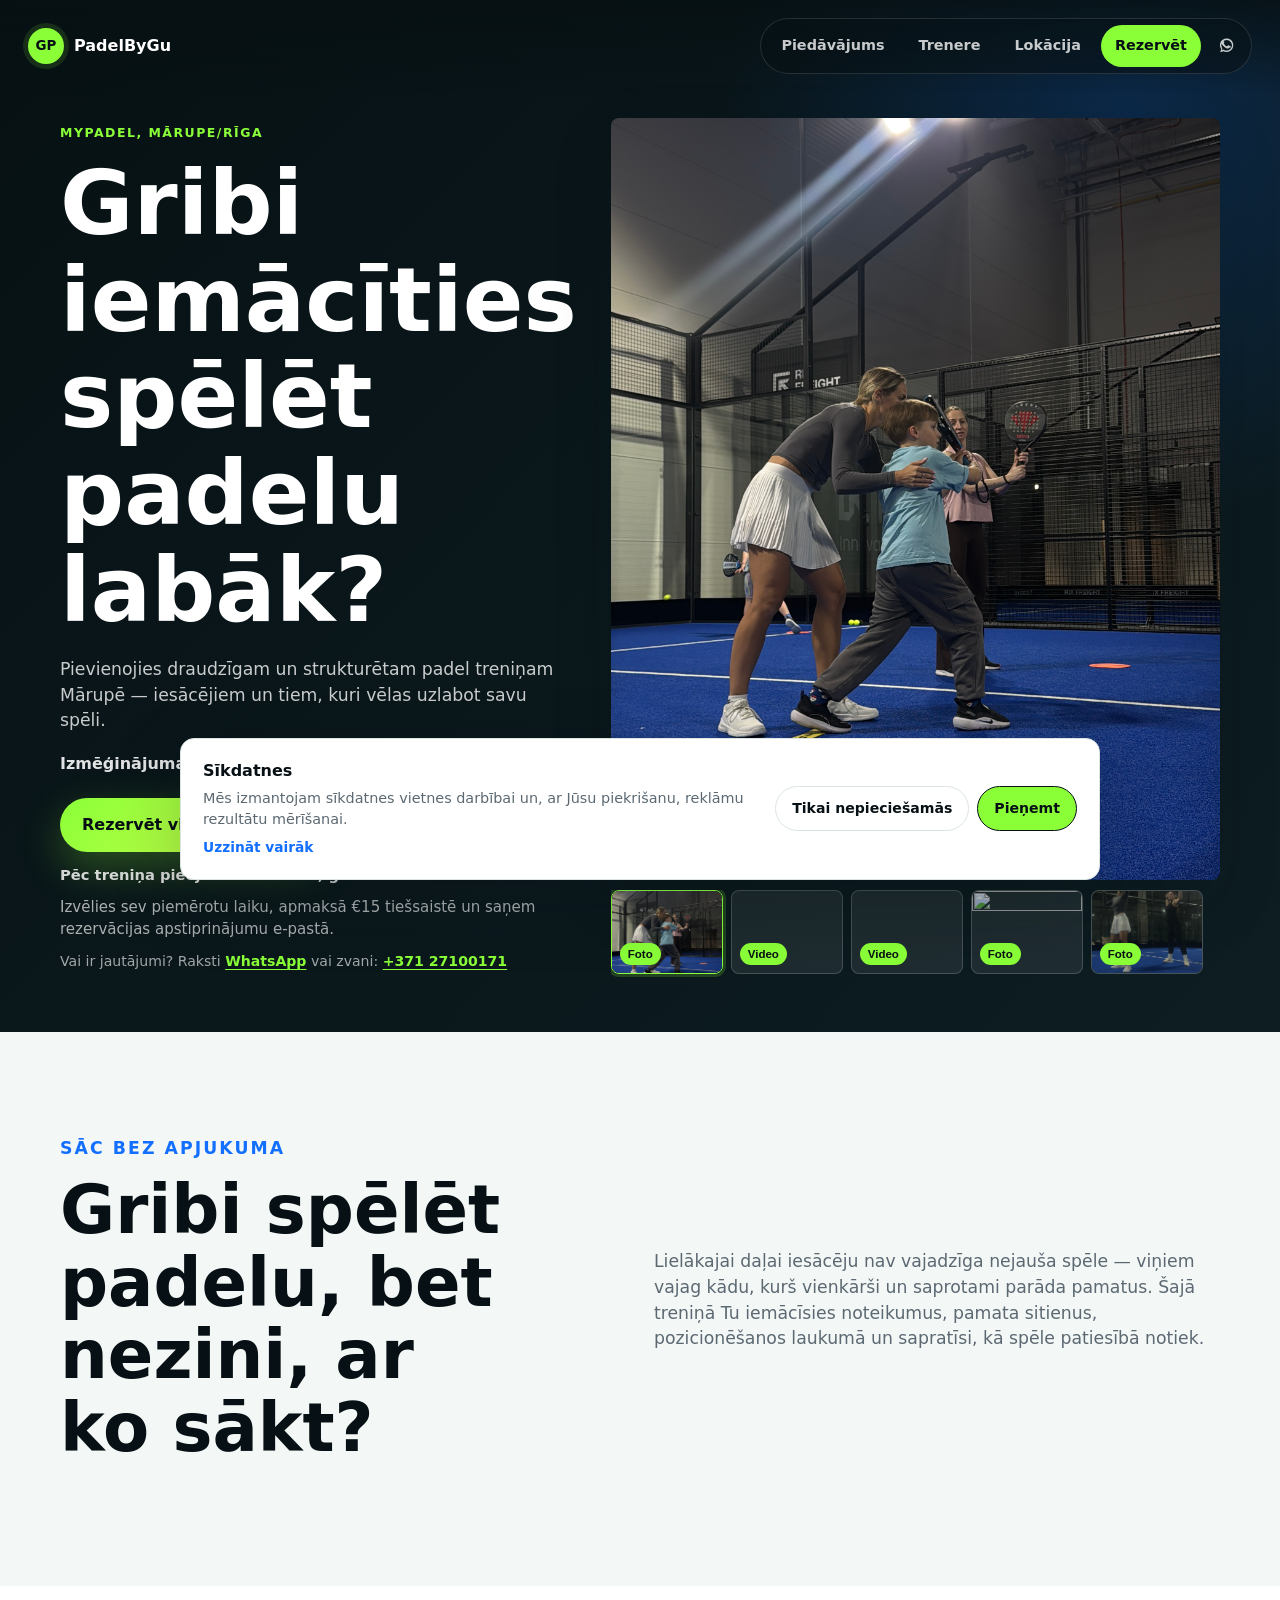
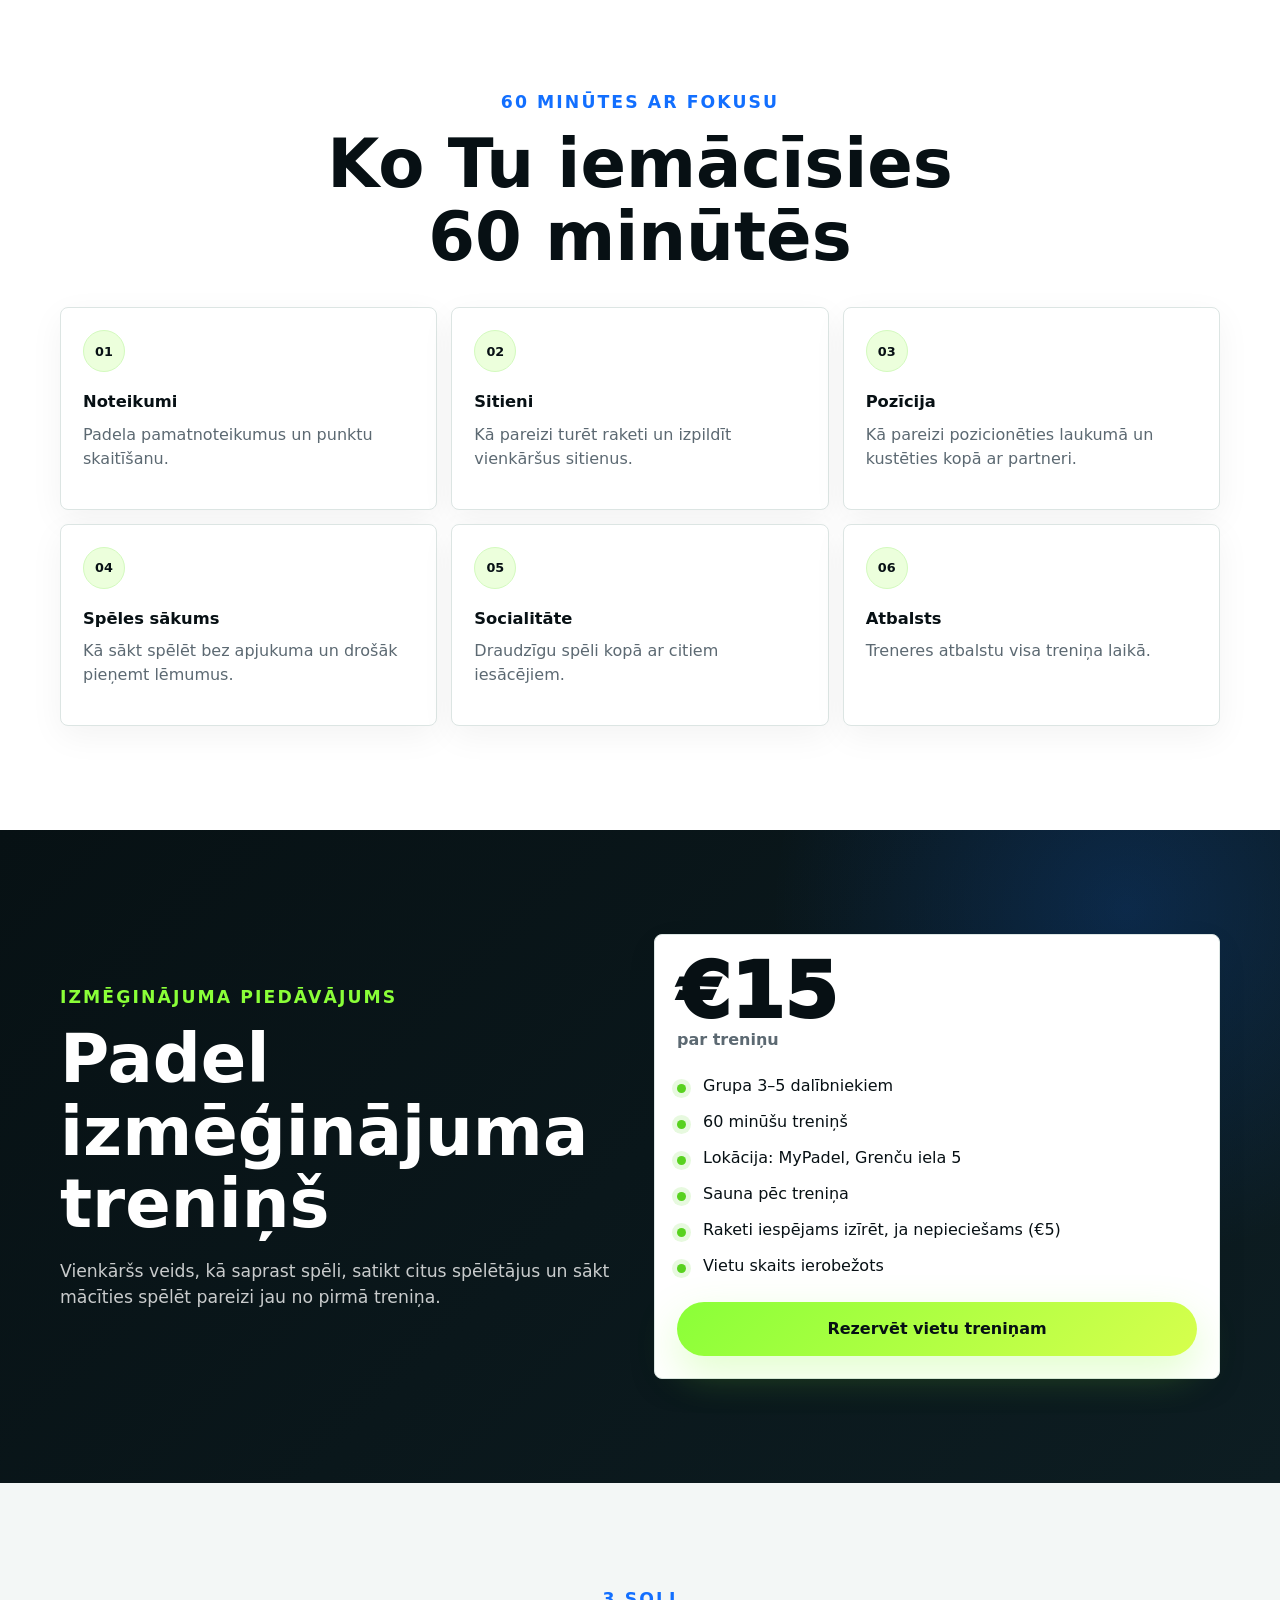
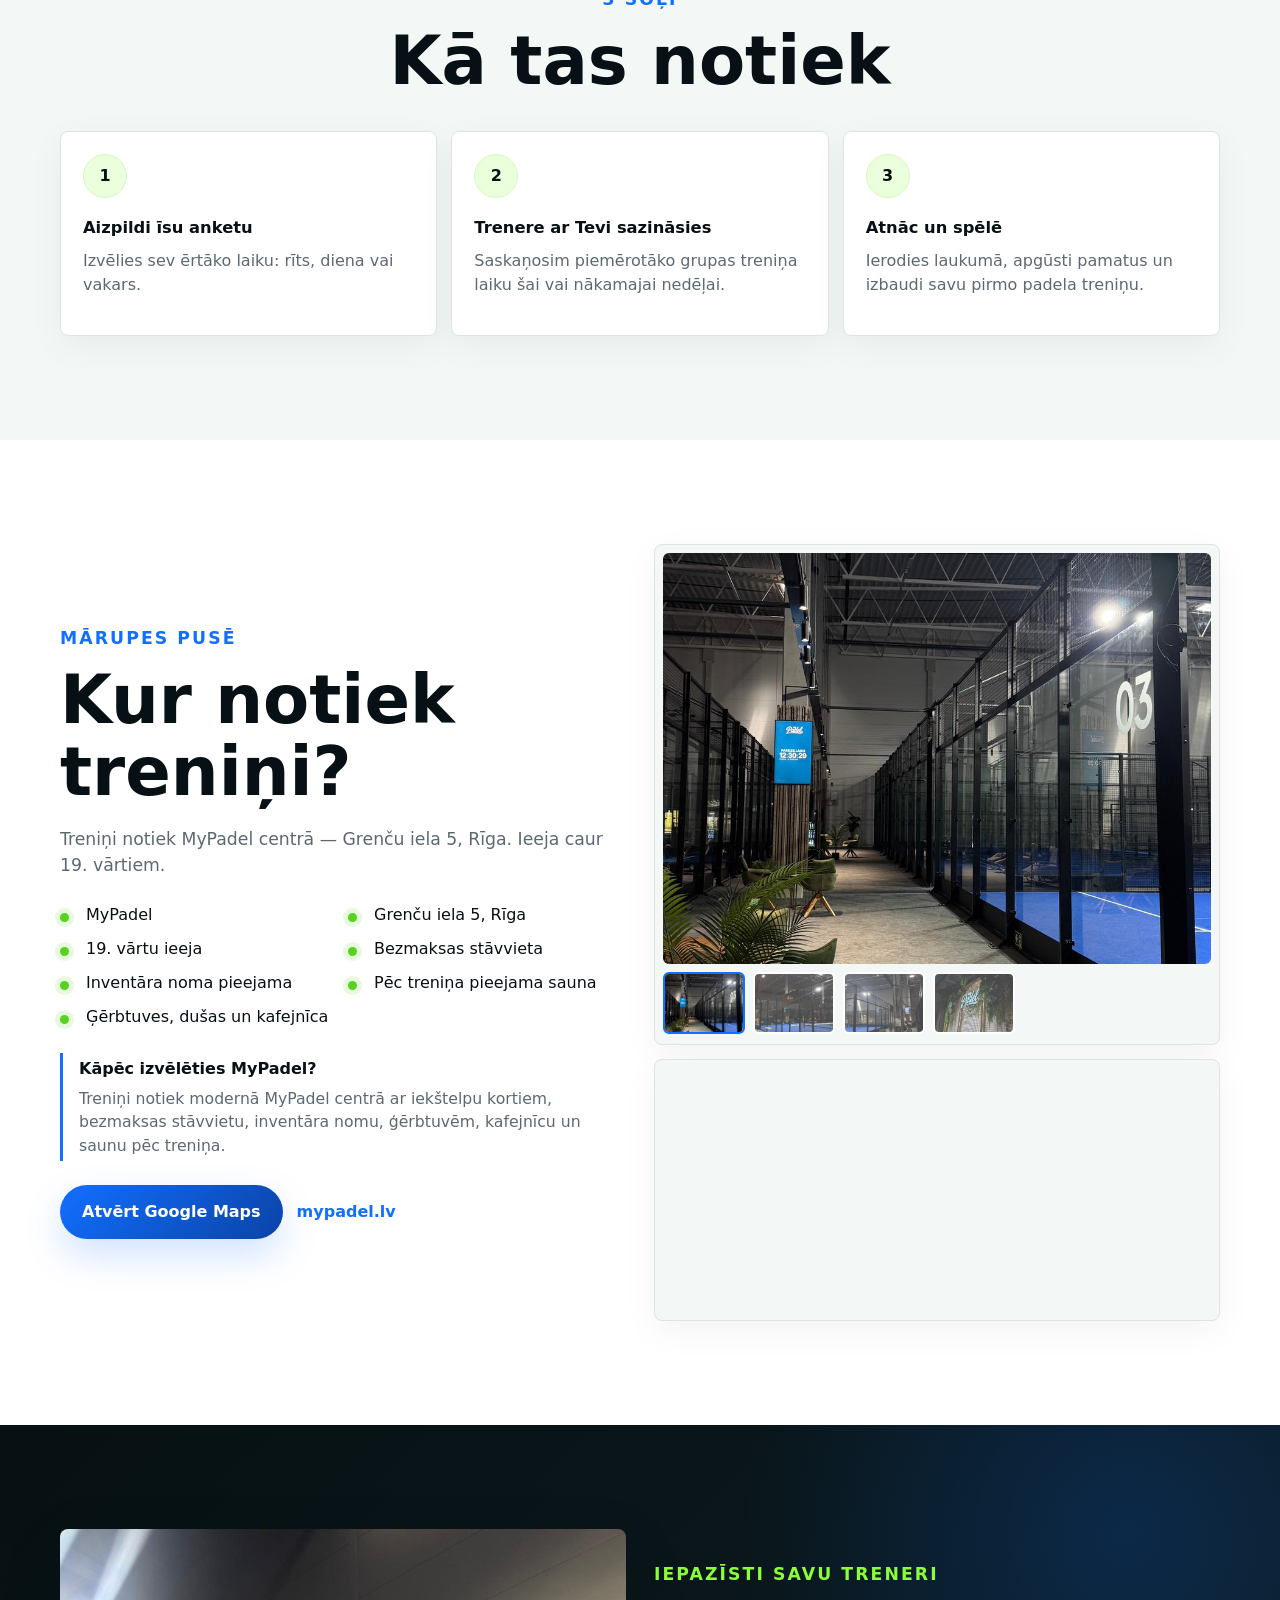
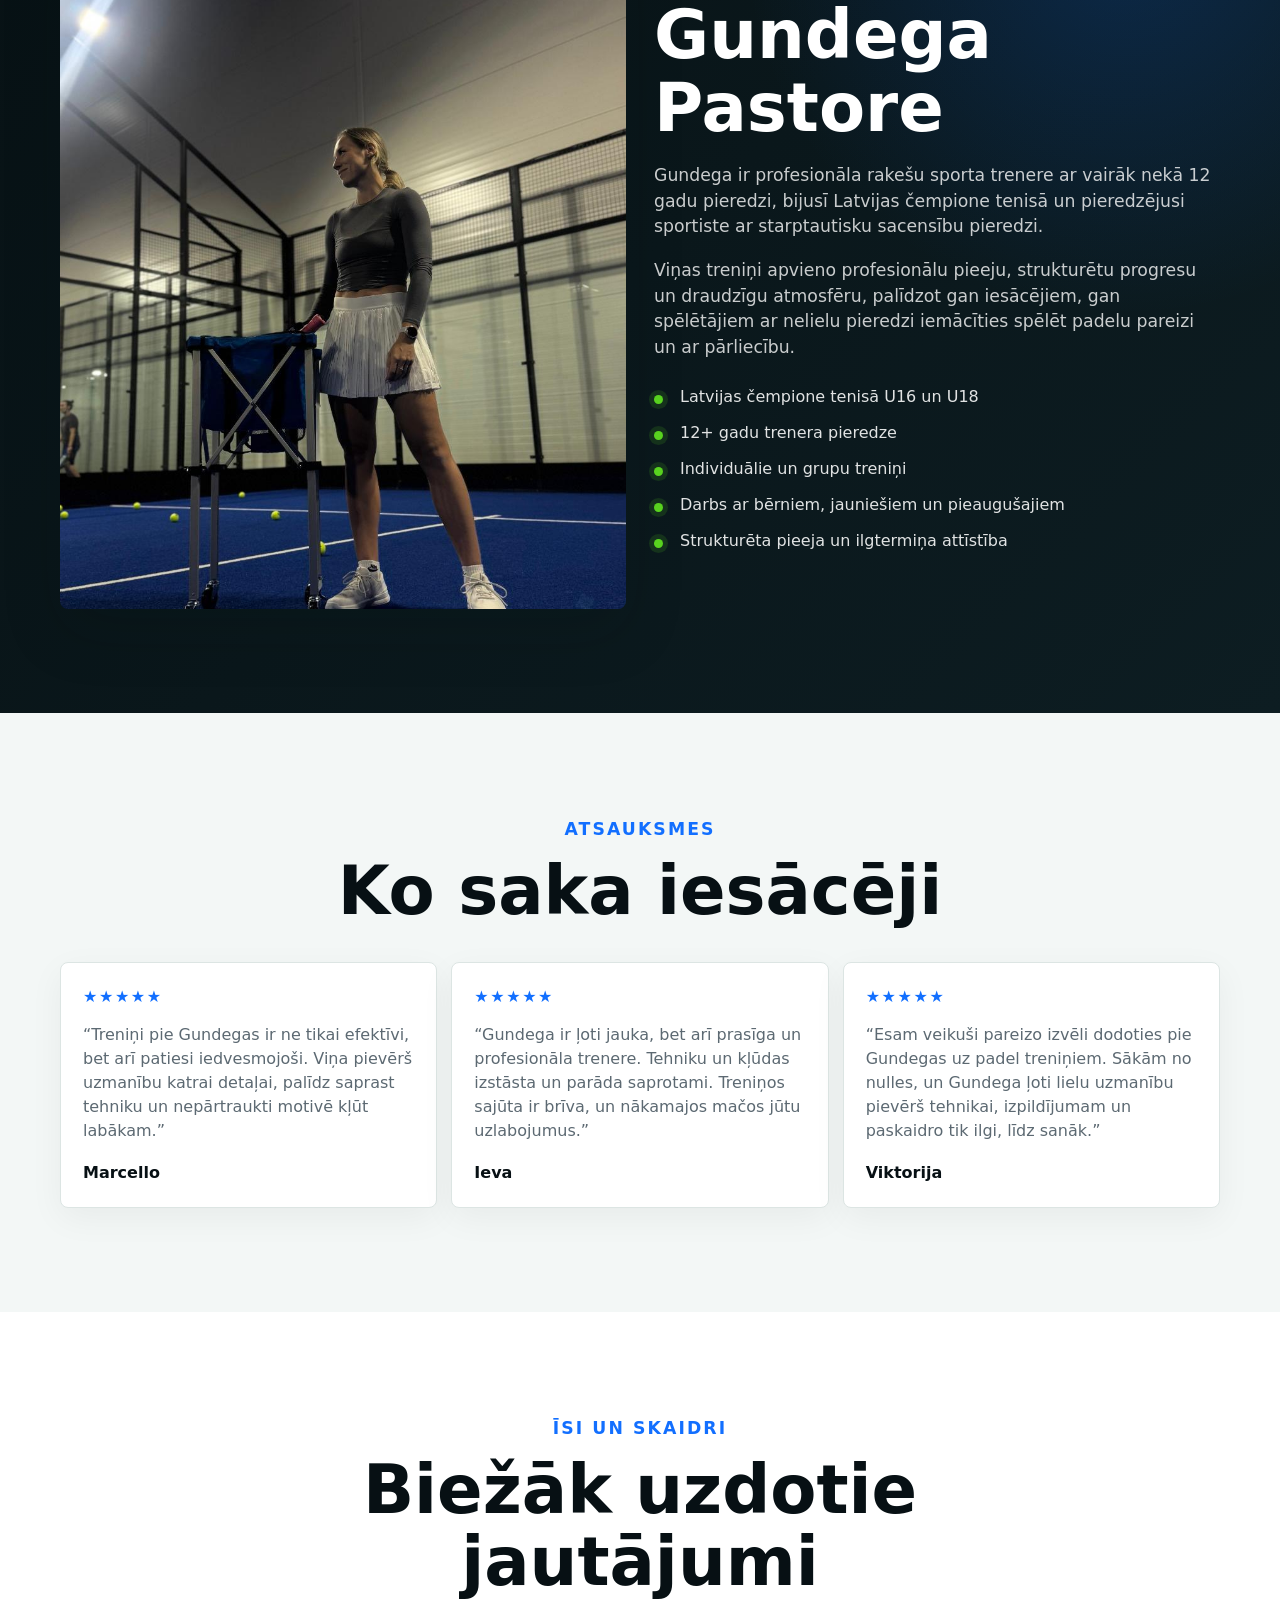
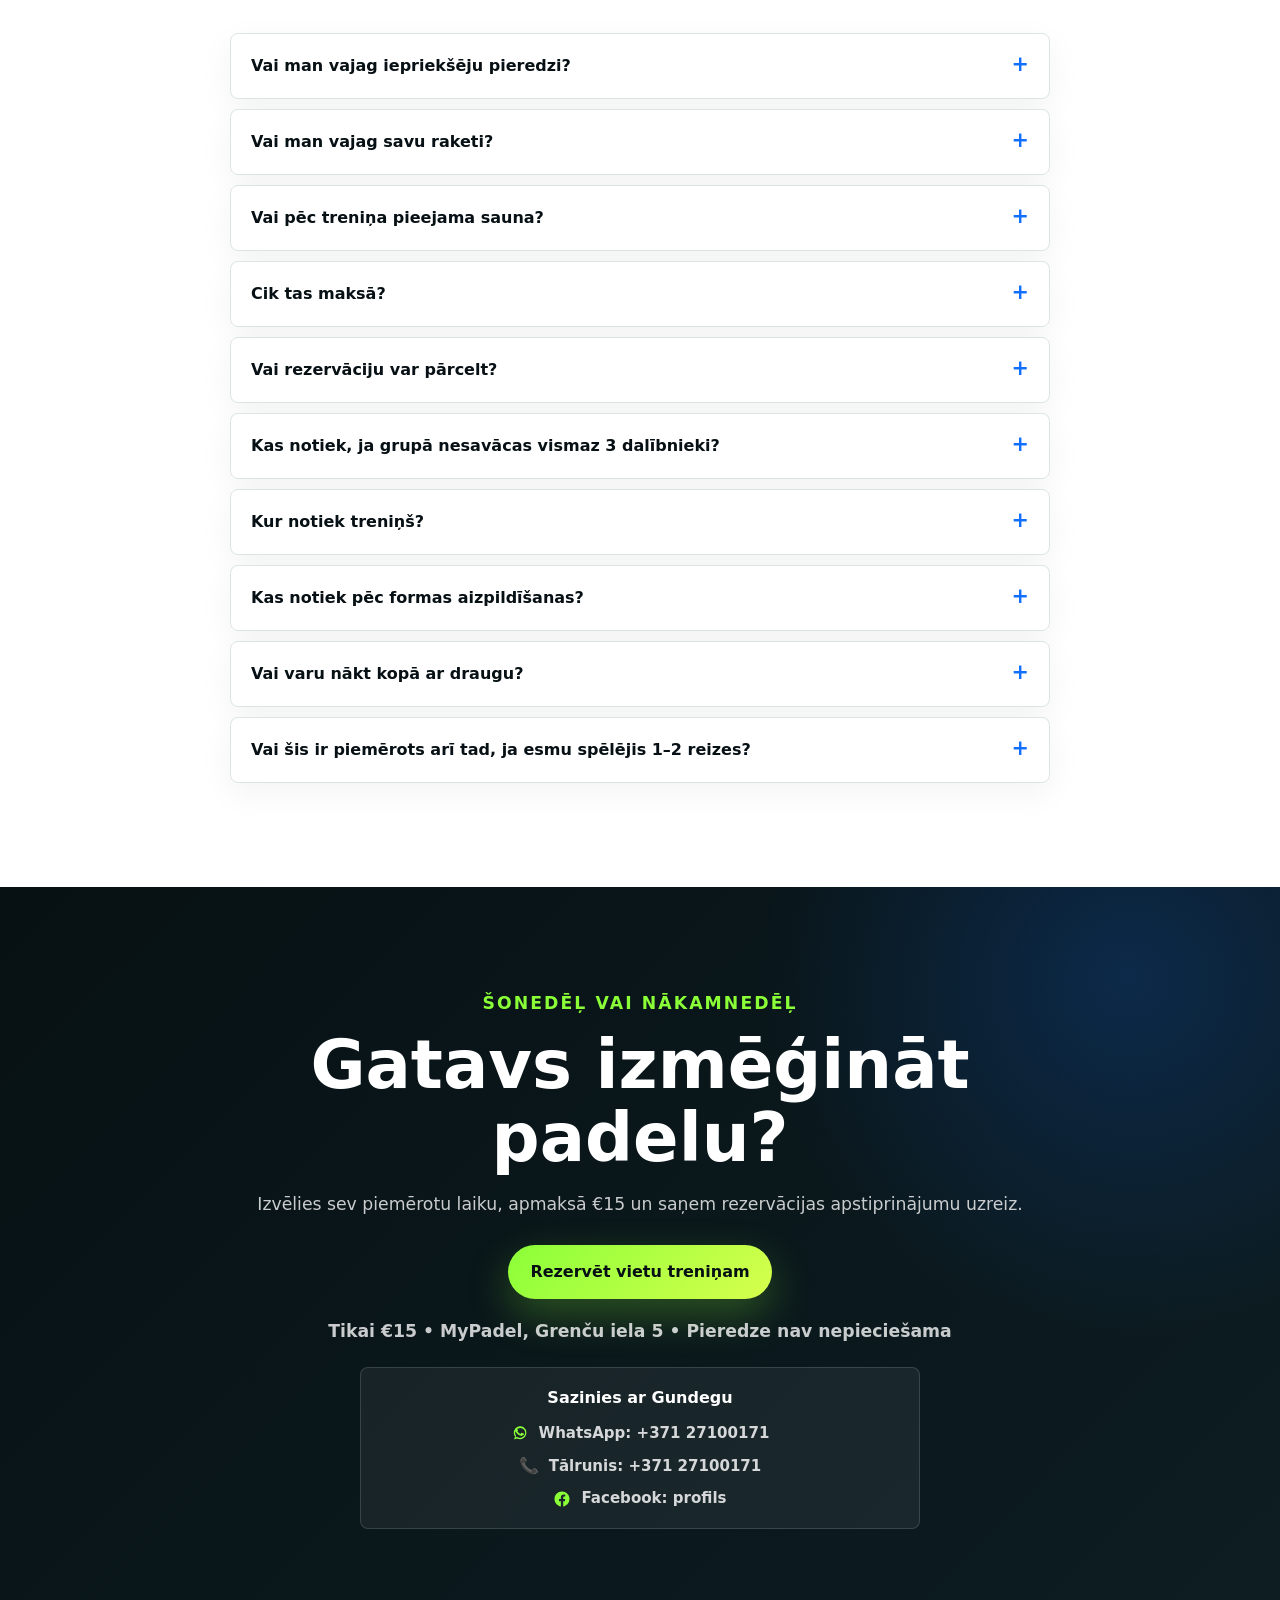
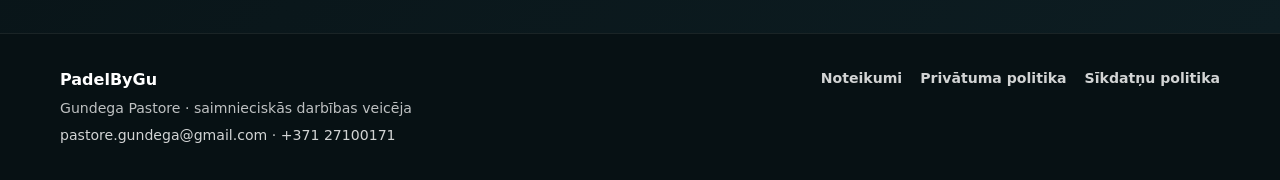
==== index.html @ 67a51bba "Update index.html" ====
<!doctype html>
<html lang="lv">
  <head>
    <meta charset="utf-8">
    <meta name="viewport" content="width=device-width, initial-scale=1">
    <title>PadelByGu | Padela treniņi Rīgā</title>
    <meta name="description" content="Rezervē PadelByGu izmēģinājuma treniņu Rīgā. 60 minūtes, korts un sauna iekļauti cenā. €15 par treniņu.">
    <meta property="og:title" content="PadelByGu | Padela treniņi Rīgā">
    <meta property="og:description" content="Rezervē savu PadelByGu izmēģinājuma treniņu. 60 minūtes, korts un sauna iekļauti cenā. Tikai €15.">
    <meta property="og:type" content="website">
    <meta property="og:image" content="assets/training-detail.jpeg">
    <link rel="preload" href="assets/training-detail.jpeg" as="image">
    <link rel="stylesheet" href="styles.css">
    <link rel="canonical" href="https://padelbygu.com/">
    <link rel="icon" href="assets/favicon.svg" type="image/svg+xml">
</head>
  <body>
    <header class="site-header" aria-label="Galvene">
      <a class="brand" href="#top" aria-label="Uz lapas sākumu">
        <span class="brand-mark">GP</span>
        <span>PadelByGu</span>
      </a>
      <nav class="desktop-nav" aria-label="Lapas sadaļas">
        <a href="#offer">Piedāvājums</a>
        <a href="#coach">Trenere</a>
        <a href="#location">Lokācija</a>
        <a class="nav-cta js-booking-link" href="/booking">Rezervēt</a>
        <a class="nav-icon-link" href="https://wa.me/37127100171" target="_blank" rel="noopener" aria-label="Rakstīt WhatsApp">
          <svg viewBox="0 0 24 24" aria-hidden="true">
            <path d="M20.5 11.8a8.4 8.4 0 0 1-12.4 7.4L4 20.5l1.4-4A8.4 8.4 0 1 1 20.5 11.8Zm-8.4-6.6a6.6 6.6 0 0 0-5.5 10.2l.2.3-.8 2.2 2.3-.8.3.2a6.6 6.6 0 1 0 3.5-12.1Zm3.8 9.4c-.2.6-1.1 1.1-1.6 1.2-.4.1-1 .1-1.6-.1-.4-.1-.9-.3-1.5-.6-2.7-1.2-4.4-3.9-4.5-4.1-.1-.2-1.1-1.5-1.1-2.8 0-1.3.7-2 1-2.2.2-.3.5-.3.7-.3h.5c.2 0 .4 0 .6.5.2.5.7 1.8.8 1.9.1.2.1.4 0 .6l-.4.6c-.1.1-.3.3-.1.6.2.3.7 1.1 1.5 1.8 1 .9 1.9 1.2 2.2 1.3.3.1.5.1.6-.1l.9-1.1c.2-.3.4-.2.7-.1.3.1 1.8.9 2.1 1 .3.2.5.2.6.4.1.1.1.7-.1 1.3Z"/>
          </svg>
        </a>
      </nav>
    </header>

    <main id="top">
      <section class="hero section-dark">
        <div class="section-inner hero-grid">
          <div class="hero-copy reveal">
            <p class="eyebrow">MyPadel, Mārupe/Rīga</p>
            <h1>Gribi iemācīties spēlēt padelu labāk?</h1>
            <p class="hero-subhead">Pievienojies draudzīgam un strukturētam padel treniņam Mārupē — iesācējiem un tiem, kuri vēlas uzlabot savu spēli.</p>
            <p class="trust-line">Izmēģinājuma treniņš tikai €15</p>
            <div class="cta-row">
              <a class="button button-primary js-booking-link" href="/booking">Rezervēt vietu treniņam</a>
            </div>
            <p class="bonus-line">Pēc treniņa pieejama arī sauna<span class="bonus-extra">, ģērbtuves un dušas</span>.</p>
            <p class="microcopy">Izvēlies sev piemērotu laiku, apmaksā €15 tiešsaistē un saņem rezervācijas apstiprinājumu e-pastā.</p>
            <p class="hero-contact-line">Vai ir jautājumi? Raksti <a href="https://wa.me/37127100171" target="_blank" rel="noopener">WhatsApp</a> vai zvani: <a href="tel:+37127100171">+371 27100171</a></p>
          </div>

          <div class="hero-media reveal" aria-label="Padela treniņa foto un video">
            <div class="hero-frame">
              <img class="hero-media-item hero-photo is-active" data-media-id="photo-1" src="assets/training-detail.jpeg" alt="Padela trenere skaidro raketes kustību iesācējai" loading="eager">
              <video class="hero-media-item hero-video" data-media-id="video-1" src="assets/padel-session.mp4" muted loop playsinline preload="metadata"></video>
              <video class="hero-media-item hero-video" data-media-id="video-2" src="assets/Gu_vid_13.mp4" muted loop playsinline preload="metadata"></video>
              <img class="hero-media-item hero-photo" data-media-id="photo-2" src="assets/IMG_9888.jpeg" alt="Gundega trenē padelu MyPadel kortā" loading="lazy">
              <img class="hero-media-item hero-photo" data-media-id="photo-3" src="assets/hero-coach.jpeg" alt="Gundega padela kortā pie bumbiņu groza" loading="lazy">
            </div>
            <div class="media-strip" role="tablist" aria-label="Padela treniņa vizuālie materiāli">
              <button class="media-thumb is-active" type="button" data-target="photo-1" aria-label="Rādīt pirmo foto">
                <img src="assets/training-detail.jpeg" alt="">
                <span>Foto</span>
              </button>
              <button class="media-thumb" type="button" data-target="video-1" aria-label="Rādīt pirmo video">
                <video src="assets/padel-session.mp4" muted playsinline preload="metadata" aria-hidden="true"></video>
                <span>Video</span>
              </button>
              <button class="media-thumb" type="button" data-target="video-2" aria-label="Rādīt otro video">
                <video src="assets/Gu_vid_13.mp4" muted playsinline preload="metadata" aria-hidden="true"></video>
                <span>Video</span>
              </button>
              <button class="media-thumb" type="button" data-target="photo-2" aria-label="Rādīt otro foto">
                <img src="assets/IMG_9888.jpeg" alt="">
                <span>Foto</span>
              </button>
              <button class="media-thumb" type="button" data-target="photo-3" aria-label="Rādīt trešo foto">
                <img src="assets/hero-coach.jpeg" alt="">
                <span>Foto</span>
              </button>
            </div>
          </div>
        </div>
      </section>

      <section class="section-light problem">
        <div class="section-inner two-column">
          <div class="section-heading reveal">
            <p class="eyebrow">Sāc bez apjukuma</p>
            <h2>Gribi spēlēt padelu, bet nezini, ar ko sākt?</h2>
          </div>
          <div class="section-text reveal">
            <p>Lielākajai daļai iesācēju nav vajadzīga nejauša spēle — viņiem vajag kādu, kurš vienkārši un saprotami parāda pamatus. Šajā treniņā Tu iemācīsies noteikumus, pamata sitienus, pozicionēšanos laukumā un sapratīsi, kā spēle patiesībā notiek.</p>
          </div>
        </div>
      </section>

      <section class="section-white" id="learn">
        <div class="section-inner">
          <div class="section-heading centered reveal">
            <p class="eyebrow">60 minūtes ar fokusu</p>
            <h2>Ko Tu iemācīsies 60 minūtēs</h2>
          </div>
          <div class="feature-grid">
            <article class="feature-card reveal">
              <span class="card-icon">01</span>
              <h3>Noteikumi</h3>
              <p>Padela pamatnoteikumus un punktu skaitīšanu.</p>
            </article>
            <article class="feature-card reveal">
              <span class="card-icon">02</span>
              <h3>Sitieni</h3>
              <p>Kā pareizi turēt raketi un izpildīt vienkāršus sitienus.</p>
            </article>
            <article class="feature-card reveal">
              <span class="card-icon">03</span>
              <h3>Pozīcija</h3>
              <p>Kā pareizi pozicionēties laukumā un kustēties kopā ar partneri.</p>
            </article>
            <article class="feature-card reveal">
              <span class="card-icon">04</span>
              <h3>Spēles sākums</h3>
              <p>Kā sākt spēlēt bez apjukuma un drošāk pieņemt lēmumus.</p>
            </article>
            <article class="feature-card reveal">
              <span class="card-icon">05</span>
              <h3>Socialitāte</h3>
              <p>Draudzīgu spēli kopā ar citiem iesācējiem.</p>
            </article>
            <article class="feature-card reveal">
              <span class="card-icon">06</span>
              <h3>Atbalsts</h3>
              <p>Treneres atbalstu visa treniņa laikā.</p>
            </article>
          </div>
        </div>
      </section>

      <section class="section-dark offer-band" id="offer">
        <div class="section-inner offer-layout">
          <div class="section-heading reveal">
            <p class="eyebrow">Izmēģinājuma piedāvājums</p>
            <h2>Padel izmēģinājuma treniņš</h2>
            <p>Vienkāršs veids, kā saprast spēli, satikt citus spēlētājus un sākt mācīties spēlēt pareizi jau no pirmā treniņa.</p>
          </div>
          <article class="offer-card reveal">
            <div class="price">€15</div>
            <p class="price-label">par treniņu</p>
            <ul class="clean-list">
              <li>Grupa 3–5 dalībniekiem</li>
              <li>60 minūšu treniņš</li>
              <li>Lokācija: MyPadel, Grenču iela 5</li>
              <li>Sauna pēc treniņa</li>
              <li>Raketi iespējams izīrēt, ja nepieciešams (€5)</li>
              <li>Vietu skaits ierobežots</li>
            </ul>
            <a class="button button-primary full-width js-booking-link" href="/booking">Rezervēt vietu treniņam</a>
          </article>
        </div>
      </section>

      <section class="section-light" id="steps">
        <div class="section-inner">
          <div class="section-heading centered reveal">
            <p class="eyebrow">3 soļi</p>
            <h2>Kā tas notiek</h2>
          </div>
          <div class="steps">
            <article class="step-card reveal">
              <span>1</span>
              <h3>Aizpildi īsu anketu</h3>
              <p>Izvēlies sev ērtāko laiku: rīts, diena vai vakars.</p>
            </article>
            <article class="step-card reveal">
              <span>2</span>
              <h3>Trenere ar Tevi sazināsies</h3>
              <p>Saskaņosim piemērotāko grupas treniņa laiku šai vai nākamajai nedēļai.</p>
            </article>
            <article class="step-card reveal">
              <span>3</span>
              <h3>Atnāc un spēlē</h3>
              <p>Ierodies laukumā, apgūsti pamatus un izbaudi savu pirmo padela treniņu.</p>
            </article>
          </div>
        </div>
      </section>

      <section class="section-white" id="location">
        <div class="section-inner location-layout">
          <div class="location-copy reveal">
            <p class="eyebrow">Mārupes pusē</p>
            <h2>Kur notiek treniņi?</h2>
            <p>Treniņi notiek MyPadel centrā — Grenču iela 5, Rīga. Ieeja caur 19. vārtiem.</p>
            <div class="detail-grid">
              <span>MyPadel</span>
              <span>Grenču iela 5, Rīga</span>
              <span>19. vārtu ieeja</span>
              <span>Bezmaksas stāvvieta</span>
              <span>Inventāra noma pieejama</span>
              <span>Pēc treniņa pieejama sauna</span>
              <span>Ģērbtuves, dušas un kafejnīca</span>
            </div>
            <div class="facility-note">
              <h3>Kāpēc izvēlēties MyPadel?</h3>
              <p>Treniņi notiek modernā MyPadel centrā ar iekštelpu kortiem, bezmaksas stāvvietu, inventāra nomu, ģērbtuvēm, kafejnīcu un saunu pēc treniņa.</p>
            </div>
            <div class="cta-row">
              <a class="button button-secondary" href="https://www.google.com/maps/search/?api=1&query=MyPadel%20Gren%C4%8Du%20iela%205%20R%C4%ABga" target="_blank" rel="noopener">Atvērt Google Maps</a>
              <a class="text-link" href="https://mypadel.lv" target="_blank" rel="noopener">mypadel.lv</a>
            </div>
          </div>
          <div class="location-visuals reveal">
            <div class="court-gallery" aria-label="MyPadel kortu foto galerija">
              <div class="court-frame">
                <img class="court-slide is-active" data-court-id="court-1" src="assets/mypadel-court.jpg" alt="MyPadel iekštelpu korti un atpūtas zona" loading="lazy">
                <img class="court-slide" data-court-id="court-2" src="assets/mypadel-court-2.jpg" alt="MyPadel padela korti ar zilo segumu" loading="lazy">
                <img class="court-slide" data-court-id="court-3" src="assets/mypadel-court-3.jpg" alt="MyPadel kortu zona ar galdiņu un krēsliem" loading="lazy">
                <img class="court-slide" data-court-id="court-4" src="assets/mypadel-logo.jpg" alt="MyPadel logo pie ieejas zonas" loading="lazy">
              </div>
              <div class="court-controls" role="tablist" aria-label="Izvēlies MyPadel foto">
                <button class="court-thumb is-active" type="button" data-target="court-1" aria-label="Rādīt MyPadel kortu gaiteni">
                  <img src="assets/mypadel-court.jpg" alt="">
                </button>
                <button class="court-thumb" type="button" data-target="court-2" aria-label="Rādīt MyPadel kortus">
                  <img src="assets/mypadel-court-2.jpg" alt="">
                </button>
                <button class="court-thumb" type="button" data-target="court-3" aria-label="Rādīt MyPadel atpūtas zonu">
                  <img src="assets/mypadel-court-3.jpg" alt="">
                </button>
                <button class="court-thumb" type="button" data-target="court-4" aria-label="Rādīt MyPadel logo">
                  <img src="assets/mypadel-logo.jpg" alt="">
                </button>
              </div>
            </div>
            <div class="map-card">
              <iframe title="MyPadel karte" src="https://www.google.com/maps/embed?pb=!1m17!1m12!1m3!1d2176.8269512260895!2d23.998720076956786!3d56.93463207354449!2m3!1f0!2f0!3f0!3m2!1i1024!2i768!4f13.1!3m2!1m1!2zNTbCsDU2JzA0LjciTiAyNMKwMDAnMDQuNyJF!5e0!3m2!1sen!2slv!4v1777225760147!5m2!1sen!2slv" allowfullscreen loading="lazy" referrerpolicy="no-referrer-when-downgrade"></iframe>
            </div>
          </div>
        </div>
      </section>

      <section class="section-dark coach-section" id="coach">
        <div class="section-inner coach-layout">
          <div class="coach-photo reveal">
            <img src="assets/coach-cover.jpg" alt="Trenere Gundega Pastore MyPadel kortā" loading="lazy">
          </div>
          <div class="coach-copy reveal">
            <p class="eyebrow">Iepazīsti savu treneri</p>
            <h2>Gundega Pastore</h2>
            <p>Gundega ir profesionāla rakešu sporta trenere ar vairāk nekā 12 gadu pieredzi, bijusī Latvijas čempione tenisā un pieredzējusi sportiste ar starptautisku sacensību pieredzi.</p>
            <p>Viņas treniņi apvieno profesionālu pieeju, strukturētu progresu un draudzīgu atmosfēru, palīdzot gan iesācējiem, gan spēlētājiem ar nelielu pieredzi iemācīties spēlēt padelu pareizi un ar pārliecību.</p>
            <ul class="cred-list">
              <li>Latvijas čempione tenisā U16 un U18</li>
              <li>12+ gadu trenera pieredze</li>
              <li>Individuālie un grupu treniņi</li>
              <li>Darbs ar bērniem, jauniešiem un pieaugušajiem</li>
              <li>Strukturēta pieeja un ilgtermiņa attīstība</li>
            </ul>
          </div>
        </div>
      </section>

      <section class="section-light" id="testimonials">
        <div class="section-inner">
          <div class="section-heading centered reveal">
            <p class="eyebrow">Atsauksmes</p>
            <h2>Ko saka iesācēji</h2>
          </div>
          <div class="testimonial-grid">
            <article class="testimonial-card reveal">
              <div class="stars" aria-label="Piecas zvaigznes">★★★★★</div>
              <p>“Treniņi pie Gundegas ir ne tikai efektīvi, bet arī patiesi iedvesmojoši. Viņa pievērš uzmanību katrai detaļai, palīdz saprast tehniku un nepārtraukti motivē kļūt labākam.”</p>
              <span>Marcello</span>
            </article>
            <article class="testimonial-card reveal">
              <div class="stars" aria-label="Piecas zvaigznes">★★★★★</div>
              <p>“Gundega ir ļoti jauka, bet arī prasīga un profesionāla trenere. Tehniku un kļūdas izstāsta un parāda saprotami. Treniņos sajūta ir brīva, un nākamajos mačos jūtu uzlabojumus.”</p>
              <span>Ieva</span>
            </article>
            <article class="testimonial-card reveal">
              <div class="stars" aria-label="Piecas zvaigznes">★★★★★</div>
              <p>“Esam veikuši pareizo izvēli dodoties pie Gundegas uz padel treniņiem. Sākām no nulles, un Gundega ļoti lielu uzmanību pievērš tehnikai, izpildījumam un paskaidro tik ilgi, līdz sanāk.”</p>
              <span>Viktorija</span>
            </article>
          </div>
        </div>
      </section>

      <section class="section-white faq-section" id="faq">
        <div class="section-inner narrow">
          <div class="section-heading centered reveal">
            <p class="eyebrow">Īsi un skaidri</p>
            <h2>Biežāk uzdotie jautājumi</h2>
          </div>
          <div class="faq-list reveal">
            <details>
              <summary>Vai man vajag iepriekšēju pieredzi?</summary>
              <p>Nē. Šis treniņš ir paredzēts pilnīgiem iesācējiem.</p>
            </details>
            <details>
              <summary>Vai man vajag savu raketi?</summary>
              <p>Uz treniņu var ņemt līdzi savu raketi vai to ir iespējams izīrēt uz vietas (5€)</p>
            </details>
            <details>
              <summary>Vai pēc treniņa pieejama sauna?</summary>
              <p>Jā, MyPadel centrā pēc treniņa ir pieejama arī sauna.</p>
            </details>
            <details>
              <summary>Cik tas maksā?</summary>
              <p>Izmēģinājuma treniņš maksā €15.</p>
            </details>
            <details>
              <summary>Vai rezervāciju var pārcelt?</summary>
              <p>Jā. Rezervāciju vari pārcelt uz citu pieejamu laiku ne vēlāk kā 24 stundas pirms treniņa.</p>
            </details>
            <details>
              <summary>Kas notiek, ja grupā nesavācas vismaz 3 dalībnieki?</summary>
              <p>PadelByGu piedāvās citu pieejamu treniņa laiku. Ja neviens piedāvātais laiks neder, €15 maksājums tiks pilnībā atmaksāts.</p>
            </details>
            <details>
              <summary>Kur notiek treniņš?</summary>
              <p>Treniņš notiek MyPadel centrā, Grenču iela 5, Rīga. Ieeja caur 19. vārtiem.</p>
            </details>
            <details>
              <summary>Kas notiek pēc formas aizpildīšanas?</summary>
              <p>Trenere ar Tevi sazināsies un saskaņos piemērotāko pieejamo grupas treniņa laiku.</p>
            </details>
            <details>
              <summary>Vai varu nākt kopā ar draugu?</summary>
              <p>Jā. Draugi ir laipni gaidīti. Katram dalībniekam vēlams rezervēt savu vietu.</p>
            </details>
            <details>
              <summary>Vai šis ir piemērots arī tad, ja esmu spēlējis 1–2 reizes?</summary>
              <p>Jā. Treniņš ir piemērots gan pilnīgiem iesācējiem, gan tiem, kuri padelu ir mēģinājuši tikai dažas reizes.</p>
            </details>
          </div>
        </div>
      </section>

      <section class="final-cta section-dark">
        <div class="section-inner narrow reveal">
          <p class="eyebrow">Šonedēļ vai nākamnedēļ</p>
          <h2>Gatavs izmēģināt padelu?</h2>
          <p>Izvēlies sev piemērotu laiku, apmaksā €15 un saņem rezervācijas apstiprinājumu uzreiz.</p>
          <a class="button button-primary js-booking-link" href="/booking">Rezervēt vietu treniņam</a>
          <p class="trust-line">Tikai €15 • MyPadel, Grenču iela 5 • Pieredze nav nepieciešama</p>
          <div class="final-contact" aria-label="Sazinies ar Gundegu">
            <h3>Sazinies ar Gundegu</h3>
            <div class="contact-links">
              <a href="https://wa.me/37127100171" target="_blank" rel="noopener">
                <svg viewBox="0 0 24 24" aria-hidden="true">
                  <path d="M20.5 11.8a8.4 8.4 0 0 1-12.4 7.4L4 20.5l1.4-4A8.4 8.4 0 1 1 20.5 11.8Zm-8.4-6.6a6.6 6.6 0 0 0-5.5 10.2l.2.3-.8 2.2 2.3-.8.3.2a6.6 6.6 0 1 0 3.5-12.1Zm3.8 9.4c-.2.6-1.1 1.1-1.6 1.2-.4.1-1 .1-1.6-.1-.4-.1-.9-.3-1.5-.6-2.7-1.2-4.4-3.9-4.5-4.1-.1-.2-1.1-1.5-1.1-2.8 0-1.3.7-2 1-2.2.2-.3.5-.3.7-.3h.5c.2 0 .4 0 .6.5.2.5.7 1.8.8 1.9.1.2.1.4 0 .6l-.4.6c-.1.1-.3.3-.1.6.2.3.7 1.1 1.5 1.8 1 .9 1.9 1.2 2.2 1.3.3.1.5.1.6-.1l.9-1.1c.2-.3.4-.2.7-.1.3.1 1.8.9 2.1 1 .3.2.5.2.6.4.1.1.1.7-.1 1.3Z"/>
                </svg>
                WhatsApp: +371 27100171
              </a>
              <a href="tel:+37127100171">
                <span class="phone-emoji" aria-hidden="true">📞</span>
                Tālrunis: +371 27100171
              </a>
              <a href="https://www.facebook.com/profile.php?id=61562829606005" target="_blank" rel="noopener">
                <svg viewBox="0 0 24 24" aria-hidden="true">
                  <path d="M22 12.1C22 6.5 17.5 2 11.9 2S2 6.5 2 12.1c0 5 3.7 9.2 8.5 10v-7.1H8v-2.9h2.5V9.8c0-2.5 1.5-3.8 3.7-3.8 1.1 0 2.2.2 2.2.2v2.4h-1.2c-1.2 0-1.6.8-1.6 1.5v1.9h2.7l-.4 2.9h-2.3v7.1c4.8-.8 8.4-5 8.4-10Z"/>
                </svg>
                Facebook: profils
              </a>
            </div>
          </div>
        </div>
      </section>
    </main>


    <footer class="site-footer">
      <div class="section-inner footer-grid">
        <div>
          <strong>PadelByGu</strong>
          <p>Gundega Pastore · saimnieciskās darbības veicēja</p>
          <p><a href="mailto:pastore.gundega@gmail.com">pastore.gundega@gmail.com</a> · <a href="tel:+37127100171">+371 27100171</a></p>
        </div>
        <nav class="footer-links" aria-label="Juridiskā informācija">
          <a href="/noteikumi">Noteikumi</a>
          <a href="/privatuma-politika">Privātuma politika</a>
          <a href="/sikdatnu-politika">Sīkdatņu politika</a>
        </nav>
      </div>
    </footer>

    <div class="cookie-banner" id="cookieBanner" hidden role="dialog" aria-live="polite" aria-label="Sīkdatņu izvēle">
  <div class="cookie-banner__content">
    <div>
      <strong>Sīkdatnes</strong>
      <p>
        Mēs izmantojam sīkdatnes vietnes darbībai un, ar Jūsu piekrišanu,
        reklāmu rezultātu mērīšanai.
      </p>
      <a href="/sikdatnu-politika">Uzzināt vairāk</a>
    </div>

    <div class="cookie-banner__actions">
      <button
        class="cookie-button cookie-button--secondary"
        id="cookieReject"
        type="button"
      >
        Tikai nepieciešamās
      </button>

      <button
        class="cookie-button cookie-button--primary"
        id="cookieAccept"
        type="button"
      >
        Pieņemt
      </button>
    </div>
  </div>
</div>

    <a class="sticky-cta js-booking-link" href="/booking">Rezervēt vietu treniņam</a>
<script src="script.js"></script>
  </body>
</html>
---- styles.css ----
:root {
  --ink: #071014;
  --muted: #5c6972;
  --paper: #ffffff;
  --soft: #f3f7f6;
  --line: #dce5e3;
  --dark: #071114;
  --dark-2: #0d1d22;
  --green: #8aff38;
  --green-deep: #58d21f;
  --blue: #126fff;
  --blue-deep: #0b43a7;
  --shadow: 0 22px 60px rgba(7, 16, 20, 0.16);
  --radius: 8px;
  --max: 1160px;
}

* {
  box-sizing: border-box;
}

html {
  scroll-behavior: smooth;
}

body {
  margin: 0;
  font-family: Inter, ui-sans-serif, system-ui, -apple-system, BlinkMacSystemFont, "Segoe UI", sans-serif;
  color: var(--ink);
  background: var(--paper);
  line-height: 1.5;
  padding-bottom: 84px;
}

img,
video,
iframe {
  display: block;
  max-width: 100%;
}

a {
  color: inherit;
  text-decoration: none;
}

.site-header {
  position: fixed;
  z-index: 50;
  top: 0;
  left: 0;
  right: 0;
  display: flex;
  align-items: center;
  justify-content: space-between;
  gap: 18px;
  padding: 14px 18px;
  color: #fff;
  background: linear-gradient(180deg, rgba(7, 17, 20, 0.86), rgba(7, 17, 20, 0));
  pointer-events: none;
}

.brand,
.desktop-nav {
  pointer-events: auto;
}

.brand {
  display: inline-flex;
  align-items: center;
  gap: 10px;
  font-weight: 800;
  letter-spacing: 0;
}

.brand-mark {
  display: grid;
  place-items: center;
  width: 36px;
  height: 36px;
  border-radius: 50%;
  color: var(--ink);
  background: var(--green);
  font-size: 0.84rem;
  box-shadow: 0 0 0 5px rgba(138, 255, 56, 0.12);
}

.desktop-nav {
  display: none;
}

.nav-icon-link {
  display: inline-flex;
  width: 38px;
  height: 38px;
  align-items: center;
  justify-content: center;
  border-radius: 999px;
}

.nav-icon-link svg {
  width: 19px;
  height: 19px;
  fill: currentColor;
}

.section-inner {
  width: min(100% - 36px, var(--max));
  margin: 0 auto;
}

.section-dark {
  color: #fff;
  background:
    radial-gradient(circle at 88% 12%, rgba(18, 111, 255, 0.2), transparent 28%),
    linear-gradient(135deg, var(--dark), var(--dark-2));
}

.section-light {
  background: var(--soft);
}

.section-white {
  background: var(--paper);
}

section {
  padding: 76px 0;
}

.hero {
  min-height: 100svh;
  padding: 96px 0 54px;
  overflow: hidden;
}

.hero-grid {
  display: grid;
  gap: 34px;
}

.hero-copy {
  display: grid;
  align-content: center;
  min-height: 42svh;
}

.eyebrow {
  margin: 0 0 12px;
  color: var(--blue);
  font-size: 0.78rem;
  font-weight: 850;
  letter-spacing: 0.12em;
  text-transform: uppercase;
}

.section-dark .eyebrow {
  color: var(--green);
}

.section-light .eyebrow,
.section-white .eyebrow,
.section-light .section-heading .eyebrow,
.section-white .section-heading .eyebrow,
.section-white .location-copy .eyebrow {
  color: var(--blue);
}

h1,
h2,
h3,
p {
  margin-top: 0;
}

h1 {
  max-width: 760px;
  margin-bottom: 18px;
  font-size: clamp(2.7rem, 13vw, 5.6rem);
  line-height: 1.08;
  letter-spacing: 0;
  text-wrap: balance;
}

h2 {
  margin-bottom: 18px;
  font-size: clamp(2rem, 8vw, 4.2rem);
  line-height: 1.08;
  letter-spacing: 0;
  text-wrap: balance;
}

h3 {
  margin-bottom: 8px;
  font-size: 1.02rem;
  letter-spacing: 0;
}

.hero-subhead,
.section-heading p,
.section-text p,
.coach-copy p,
.final-cta p,
.location-copy p {
  color: rgba(255, 255, 255, 0.78);
  font-size: 1.08rem;
}

.section-light .section-heading p,
.section-white .section-heading p,
.section-light .section-text p,
.section-white .section-text p,
.location-copy p {
  color: var(--muted);
}

.trust-line {
  margin-bottom: 22px;
  color: rgba(255, 255, 255, 0.88);
  font-weight: 800;
}

.button {
  display: inline-flex;
  min-height: 54px;
  align-items: center;
  justify-content: center;
  border: 0;
  border-radius: 999px;
  padding: 16px 22px;
  font-weight: 850;
  line-height: 1;
  transition: transform 180ms ease, box-shadow 180ms ease, background 180ms ease;
}

.button:hover {
  transform: translateY(-2px);
}

.button-primary {
  color: #061014;
  background: linear-gradient(135deg, var(--green), #d7ff4d);
  box-shadow: 0 16px 42px rgba(138, 255, 56, 0.26);
}

.button-secondary {
  color: #fff;
  background: linear-gradient(135deg, var(--blue), var(--blue-deep));
  box-shadow: 0 16px 38px rgba(18, 111, 255, 0.2);
}

.full-width {
  width: 100%;
}

.cta-row {
  display: flex;
  flex-wrap: wrap;
  align-items: center;
  gap: 14px;
}

.microcopy {
  max-width: 540px;
  margin: 10px 0 0;
  color: rgba(255, 255, 255, 0.66);
  font-size: 0.94rem;
}

.bonus-line {
  max-width: 540px;
  margin: 12px 0 0;
  color: rgba(255, 255, 255, 0.82);
  font-size: 0.92rem;
  font-weight: 800;
}

.hero-contact-line {
  max-width: 540px;
  margin: 10px 0 0;
  color: rgba(255, 255, 255, 0.62);
  font-size: 0.88rem;
}

.hero-contact-line a {
  color: var(--green);
  font-weight: 850;
  text-decoration: underline;
  text-decoration-thickness: 1px;
  text-underline-offset: 3px;
}

.hero-media {
  position: relative;
}

.hero-frame {
  position: relative;
  width: 100%;
  aspect-ratio: 4 / 5;
  border-radius: var(--radius);
  overflow: hidden;
  box-shadow: var(--shadow);
  background: #061014;
}

.hero-media-item {
  display: none;
  width: 100%;
  height: 100%;
  object-fit: cover;
}

.hero-media-item.is-active {
  display: block;
}

.media-strip {
  display: flex;
  gap: 8px;
  margin-top: 8px;
  overflow-x: auto;
  overscroll-behavior-x: contain;
  padding-bottom: 4px;
  scroll-snap-type: x proximity;
  scrollbar-width: thin;
}

.media-thumb {
  position: relative;
  flex: 0 0 112px;
  border: 1px solid rgba(255, 255, 255, 0.18);
  border-radius: var(--radius);
  padding: 0;
  overflow: hidden;
  color: #fff;
  background: rgba(255, 255, 255, 0.08);
  cursor: pointer;
  scroll-snap-align: start;
}

.media-thumb img,
.media-thumb video {
  width: 100%;
  aspect-ratio: 4 / 3;
  object-fit: cover;
  opacity: 0.72;
  transition: opacity 180ms ease, transform 180ms ease;
}

.media-thumb span {
  position: absolute;
  left: 8px;
  bottom: 8px;
  border-radius: 999px;
  padding: 5px 8px;
  color: #061014;
  background: var(--green);
  font-size: 0.72rem;
  font-weight: 900;
}

.media-thumb:hover img,
.media-thumb:hover video,
.media-thumb.is-active img,
.media-thumb.is-active video {
  opacity: 1;
  transform: scale(1.04);
}

.media-thumb.is-active {
  border-color: var(--green);
  box-shadow: 0 0 0 3px rgba(138, 255, 56, 0.18);
}

.two-column,
.offer-layout,
.location-layout,
.coach-layout {
  display: grid;
  gap: 28px;
}

.centered {
  max-width: 760px;
  margin: 0 auto 34px;
  text-align: center;
}

.feature-grid,
.steps,
.testimonial-grid {
  display: grid;
  gap: 14px;
}

.feature-card,
.step-card,
.testimonial-card,
.offer-card,
.map-card,
.faq-list details {
  border: 1px solid var(--line);
  border-radius: var(--radius);
  background: #fff;
  box-shadow: 0 10px 34px rgba(7, 16, 20, 0.05);
}

.feature-card,
.step-card,
.testimonial-card,
.offer-card {
  padding: 22px;
}

.feature-card p,
.step-card p,
.testimonial-card p,
.faq-list p {
  color: var(--muted);
}

.card-icon,
.step-card span {
  display: inline-flex;
  align-items: center;
  justify-content: center;
  margin-bottom: 18px;
  color: var(--ink);
  background: #ecffdc;
  border: 1px solid #d3fabe;
  font-weight: 900;
}

.card-icon {
  width: 42px;
  height: 42px;
  border-radius: 50%;
  font-size: 0.8rem;
}

.offer-band {
  position: relative;
  overflow: hidden;
}

.offer-card {
  color: var(--ink);
  background: #fff;
}

.price {
  margin-bottom: 0;
  font-size: 4.8rem;
  font-weight: 950;
  line-height: 0.92;
  letter-spacing: 0;
}

.price-label {
  margin-bottom: 22px;
  color: var(--muted);
  font-weight: 800;
}

.clean-list,
.cred-list {
  display: grid;
  gap: 12px;
  padding: 0;
  margin: 0 0 24px;
  list-style: none;
}

.clean-list li,
.cred-list li,
.detail-grid span {
  position: relative;
  padding-left: 26px;
}

.clean-list li::before,
.cred-list li::before,
.detail-grid span::before {
  content: "";
  position: absolute;
  left: 0;
  top: 0.62em;
  width: 9px;
  height: 9px;
  border-radius: 50%;
  background: var(--green-deep);
  box-shadow: 0 0 0 5px rgba(88, 210, 31, 0.14);
}

.step-card span {
  width: 44px;
  height: 44px;
  border-radius: 50%;
}

.detail-grid {
  display: grid;
  gap: 10px;
  margin: 24px 0;
}

.facility-note {
  margin: 0 0 24px;
  border-left: 3px solid var(--blue);
  padding: 4px 0 4px 16px;
}

.facility-note h3 {
  margin-bottom: 6px;
  font-size: 1rem;
}

.facility-note p {
  margin: 0;
  color: var(--muted);
  font-size: 0.98rem;
}

.text-link {
  color: var(--blue);
  font-weight: 850;
}

.location-visuals {
  display: grid;
  gap: 14px;
}

.court-gallery,
.map-card {
  overflow: hidden;
  border: 1px solid var(--line);
  border-radius: var(--radius);
  background: var(--soft);
  box-shadow: 0 10px 34px rgba(7, 16, 20, 0.05);
}

.court-gallery {
  padding: 8px;
}

.court-frame {
  position: relative;
  aspect-ratio: 4 / 3;
  overflow: hidden;
  border-radius: 6px;
  background: #071014;
}

.court-slide {
  display: none;
  width: 100%;
  height: 100%;
  object-fit: cover;
}

.court-slide.is-active {
  display: block;
}

.court-controls {
  display: flex;
  gap: 8px;
  margin-top: 8px;
  overflow-x: auto;
  overscroll-behavior-x: contain;
  padding-bottom: 2px;
  scrollbar-width: thin;
}

.court-thumb {
  flex: 0 0 82px;
  border: 2px solid transparent;
  border-radius: 6px;
  padding: 0;
  overflow: hidden;
  background: #fff;
  cursor: pointer;
}

.court-thumb img {
  width: 100%;
  aspect-ratio: 4 / 3;
  object-fit: cover;
  opacity: 0.72;
  transition: opacity 180ms ease, transform 180ms ease;
}

.court-thumb:hover img,
.court-thumb.is-active img {
  opacity: 1;
  transform: scale(1.04);
}

.court-thumb.is-active {
  border-color: var(--blue);
}

.map-card {
  min-height: 260px;
  background: var(--soft);
}

.map-card iframe {
  width: 100%;
  height: 100%;
  min-height: 260px;
  border: 0;
}

.coach-photo img {
  width: 100%;
  max-height: 680px;
  border-radius: var(--radius);
  object-fit: cover;
  object-position: center 38%;
  box-shadow: var(--shadow);
}

.cred-list {
  margin-top: 24px;
  color: rgba(255, 255, 255, 0.88);
}

.stars {
  margin-bottom: 14px;
  color: var(--blue);
  font-size: 1rem;
  letter-spacing: 0.1em;
}

.testimonial-card span {
  display: block;
  margin-top: 18px;
  font-weight: 850;
}

.narrow {
  max-width: 820px;
}

.faq-list {
  display: grid;
  gap: 10px;
}

.faq-list details {
  padding: 0;
}

.faq-list summary {
  cursor: pointer;
  padding: 20px;
  font-weight: 850;
  list-style: none;
}

.faq-list summary::-webkit-details-marker {
  display: none;
}

.faq-list summary::after {
  content: "+";
  float: right;
  color: var(--blue);
  font-size: 1.3rem;
  line-height: 1;
}

.faq-list details[open] summary::after {
  content: "−";
}

.faq-list p {
  margin: 0;
  padding: 0 20px 20px;
}

.final-cta {
  text-align: center;
}

.final-cta .button {
  margin: 10px 0 20px;
}

.final-contact {
  width: min(100%, 560px);
  margin: 20px auto 0;
  border: 1px solid rgba(255, 255, 255, 0.14);
  border-radius: var(--radius);
  padding: 18px;
  background: rgba(255, 255, 255, 0.06);
}

.final-contact h3 {
  margin-bottom: 12px;
  color: #fff;
  font-size: 1rem;
}

.contact-links {
  display: grid;
  gap: 10px;
}

.contact-links a {
  display: inline-flex;
  align-items: center;
  justify-content: center;
  gap: 10px;
  color: rgba(255, 255, 255, 0.82);
  font-size: 0.94rem;
  font-weight: 800;
}

.contact-links svg {
  width: 18px;
  height: 18px;
  flex: 0 0 auto;
  fill: var(--green);
}

.phone-emoji {
  color: var(--green);
  font-size: 1rem;
  line-height: 1;
}

.sticky-cta {
  position: fixed;
  z-index: 60;
  left: 16px;
  right: 16px;
  bottom: 16px;
  display: flex;
  min-height: 56px;
  align-items: center;
  justify-content: center;
  border-radius: 999px;
  color: #061014;
  background: linear-gradient(135deg, var(--green), #d7ff4d);
  box-shadow: 0 18px 44px rgba(7, 16, 20, 0.28);
  font-weight: 900;
}

.reveal {
  opacity: 0;
  transform: translateY(18px);
  transition: opacity 600ms ease, transform 600ms ease;
}

.reveal.is-visible {
  opacity: 1;
  transform: translateY(0);
}

@media (prefers-reduced-motion: reduce) {
  html {
    scroll-behavior: auto;
  }

  .button,
  .reveal {
    transition: none;
  }

  .reveal {
    opacity: 1;
    transform: none;
  }
}

@media (max-width: 420px) {
  .bonus-extra {
    display: none;
  }
}

@media (min-width: 720px) {
  body {
    padding-bottom: 0;
  }

  .site-header {
    padding: 18px 28px;
  }

  .desktop-nav {
    display: flex;
    align-items: center;
    gap: 6px;
    padding: 6px;
    border: 1px solid rgba(255, 255, 255, 0.12);
    border-radius: 999px;
    background: rgba(7, 17, 20, 0.44);
    backdrop-filter: blur(18px);
  }

  .desktop-nav a {
    border-radius: 999px;
    padding: 10px 14px;
    color: rgba(255, 255, 255, 0.78);
    font-size: 0.9rem;
    font-weight: 800;
  }

  .desktop-nav a:hover,
  .desktop-nav .nav-cta {
    color: #061014;
    background: var(--green);
  }

  .desktop-nav .nav-icon-link {
    padding: 0;
  }

  .desktop-nav .nav-icon-link:hover {
    color: #061014;
    background: var(--green);
  }

  .sticky-cta {
    display: none;
  }

  section {
    padding: 104px 0;
  }

  .hero {
    padding-top: 118px;
  }

  .hero-grid,
  .two-column,
  .offer-layout,
  .location-layout,
  .coach-layout {
    grid-template-columns: minmax(0, 1fr) minmax(0, 1fr);
    align-items: center;
  }

  .hero-copy {
    min-height: auto;
  }

  .hero-frame {
    min-height: 620px;
  }

  .media-strip {
    margin-top: 10px;
  }

  .feature-grid {
    grid-template-columns: repeat(3, 1fr);
  }

  .steps {
    grid-template-columns: repeat(3, 1fr);
  }

  .testimonial-grid {
    grid-template-columns: repeat(3, 1fr);
  }

  .detail-grid {
    grid-template-columns: repeat(2, 1fr);
  }
}

@media (min-width: 1040px) {
  .section-inner {
    width: min(100% - 64px, var(--max));
  }

  .hero-grid {
    grid-template-columns: 0.9fr 1.1fr;
  }
}

/* =========================================================
   PadelByGu launch additions: footer, cookie banner,
   booking, success and legal pages
========================================================= */

.site-footer {
  padding: 34px 0 110px;
  color: rgba(255, 255, 255, 0.74);
  background: #071114;
  border-top: 1px solid rgba(255, 255, 255, 0.08);
}

.footer-grid {
  display: grid;
  gap: 22px;
}

.site-footer strong {
  color: #fff;
  font-size: 1rem;
}

.site-footer p {
  margin: 6px 0 0;
  font-size: 0.88rem;
}

.site-footer a {
  color: rgba(255, 255, 255, 0.82);
}

.site-footer a:hover {
  color: var(--green);
}

.footer-links {
  display: flex;
  flex-wrap: wrap;
  gap: 10px 18px;
  align-items: flex-start;
}

.footer-links a {
  font-size: 0.88rem;
  font-weight: 750;
}

/* Cookie consent */
.cookie-banner[hidden] {
  display: none !important;
}

.cookie-banner {
  position: fixed;
  z-index: 100;
  left: 14px;
  right: 14px;
  bottom: 86px;
  max-width: 920px;
  margin: 0 auto;
  border: 1px solid var(--line);
  border-radius: 14px;
  background: #fff;
  box-shadow: 0 22px 70px rgba(7, 16, 20, 0.24);
}

.cookie-banner__content {
  display: grid;
  gap: 16px;
  padding: 18px;
}

.cookie-banner strong {
  display: block;
  margin-bottom: 5px;
  font-size: 1rem;
}

.cookie-banner p {
  margin: 0;
  color: var(--muted);
  font-size: 0.9rem;
}

.cookie-banner a {
  display: inline-block;
  margin-top: 6px;
  color: var(--blue);
  font-size: 0.86rem;
  font-weight: 800;
}

.cookie-banner__actions {
  display: flex;
  flex-wrap: wrap;
  gap: 8px;
}

.cookie-button {
  min-height: 44px;
  border-radius: 999px;
  padding: 11px 16px;
  font: inherit;
  font-size: 0.88rem;
  font-weight: 850;
  cursor: pointer;
}

.cookie-button--primary {
  border: 1px solid var(--ink);
  color: #061014;
  background: var(--green);
}

.cookie-button--secondary {
  border: 1px solid var(--line);
  color: var(--ink);
  background: #fff;
}

/* Shared inner-page header */
.inner-page-header {
  position: static;
  color: #fff;
  background: linear-gradient(135deg, var(--dark), var(--dark-2));
}

.inner-page-header .brand {
  pointer-events: auto;
}

/* Booking page */
.booking-page,
.success-page,
.legal-page {
  min-height: 100vh;
  background: var(--soft);
}

.booking-hero,
.success-hero,
.legal-hero {
  padding: 72px 0 30px;
  color: #fff;
  background:
    radial-gradient(circle at 88% 12%, rgba(18, 111, 255, 0.2), transparent 28%),
    linear-gradient(135deg, var(--dark), var(--dark-2));
}

.booking-hero h1,
.success-hero h1,
.legal-hero h1 {
  margin-bottom: 12px;
  font-size: clamp(2.2rem, 8vw, 4.3rem);
}

.booking-hero p,
.success-hero p,
.legal-hero p {
  max-width: 720px;
  margin-bottom: 0;
  color: rgba(255, 255, 255, 0.76);
  font-size: 1rem;
}

.booking-section {
  padding: 36px 0 72px;
}

.booking-layout {
  display: grid;
  gap: 18px;
}

.booking-widget-card,
.booking-trust-card,
.success-card,
.legal-card {
  border: 1px solid var(--line);
  border-radius: 14px;
  background: #fff;
  box-shadow: 0 10px 34px rgba(7, 16, 20, 0.06);
}

.booking-widget-card {
  overflow: hidden;
  padding: 8px;
}

.booking-widget-card iframe {
  width: 100%;
  min-height: 1040px;
  border: 0;
}

.booking-trust-card {
  padding: 22px;
}

.booking-trust-card h2 {
  margin-bottom: 16px;
  font-size: 1.35rem;
}

.booking-trust-list {
  display: grid;
  gap: 12px;
  padding: 0;
  margin: 0;
  list-style: none;
}

.booking-trust-list li {
  position: relative;
  padding-left: 24px;
  color: var(--muted);
}

.booking-trust-list li::before {
  content: "✓";
  position: absolute;
  left: 0;
  color: var(--green-deep);
  font-weight: 900;
}

.booking-small-print {
  margin: 18px 0 0;
  color: var(--muted);
  font-size: 0.82rem;
}

/* Success */
.success-section {
  padding: 52px 0 80px;
}

.success-card {
  max-width: 680px;
  margin: 0 auto;
  padding: 34px;
  text-align: center;
}

.success-icon {
  display: grid;
  width: 62px;
  height: 62px;
  place-items: center;
  margin: 0 auto 18px;
  border-radius: 50%;
  color: #0f7a3c;
  background: #ecfdf5;
  font-size: 1.8rem;
  font-weight: 900;
}

.success-card h1 {
  margin-bottom: 12px;
  font-size: clamp(2rem, 7vw, 3.2rem);
}

.success-card > p {
  color: var(--muted);
}

.success-details {
  display: grid;
  gap: 8px;
  margin: 24px 0;
  border: 1px solid var(--line);
  border-radius: 12px;
  padding: 18px;
  background: var(--soft);
  text-align: left;
}

.success-details strong {
  color: var(--ink);
}

/* Legal pages */
.legal-section {
  padding: 36px 0 80px;
}

.legal-card {
  max-width: 900px;
  margin: 0 auto;
  padding: 28px;
}

.legal-card h2 {
  margin-top: 34px;
  margin-bottom: 10px;
  font-size: 1.45rem;
}

.legal-card h2:first-child {
  margin-top: 0;
}

.legal-card p,
.legal-card li {
  color: var(--muted);
}

.legal-card a {
  color: var(--blue);
  text-decoration: underline;
  text-underline-offset: 3px;
}

.legal-card ul {
  padding-left: 22px;
}

@media (min-width: 720px) {
  .site-footer {
    padding-bottom: 34px;
  }

  .footer-grid {
    grid-template-columns: 1fr auto;
    align-items: start;
  }

  .cookie-banner {
    bottom: 20px;
  }

  .cookie-banner__content {
    grid-template-columns: 1fr auto;
    align-items: center;
    padding: 20px 22px;
  }

  .cookie-banner__actions {
    justify-content: flex-end;
  }

  .booking-layout {
    grid-template-columns: minmax(0, 1fr) 300px;
    align-items: start;
  }

  .booking-trust-card {
    position: sticky;
    top: 24px;
  }

  .legal-card {
    padding: 42px;
  }
}
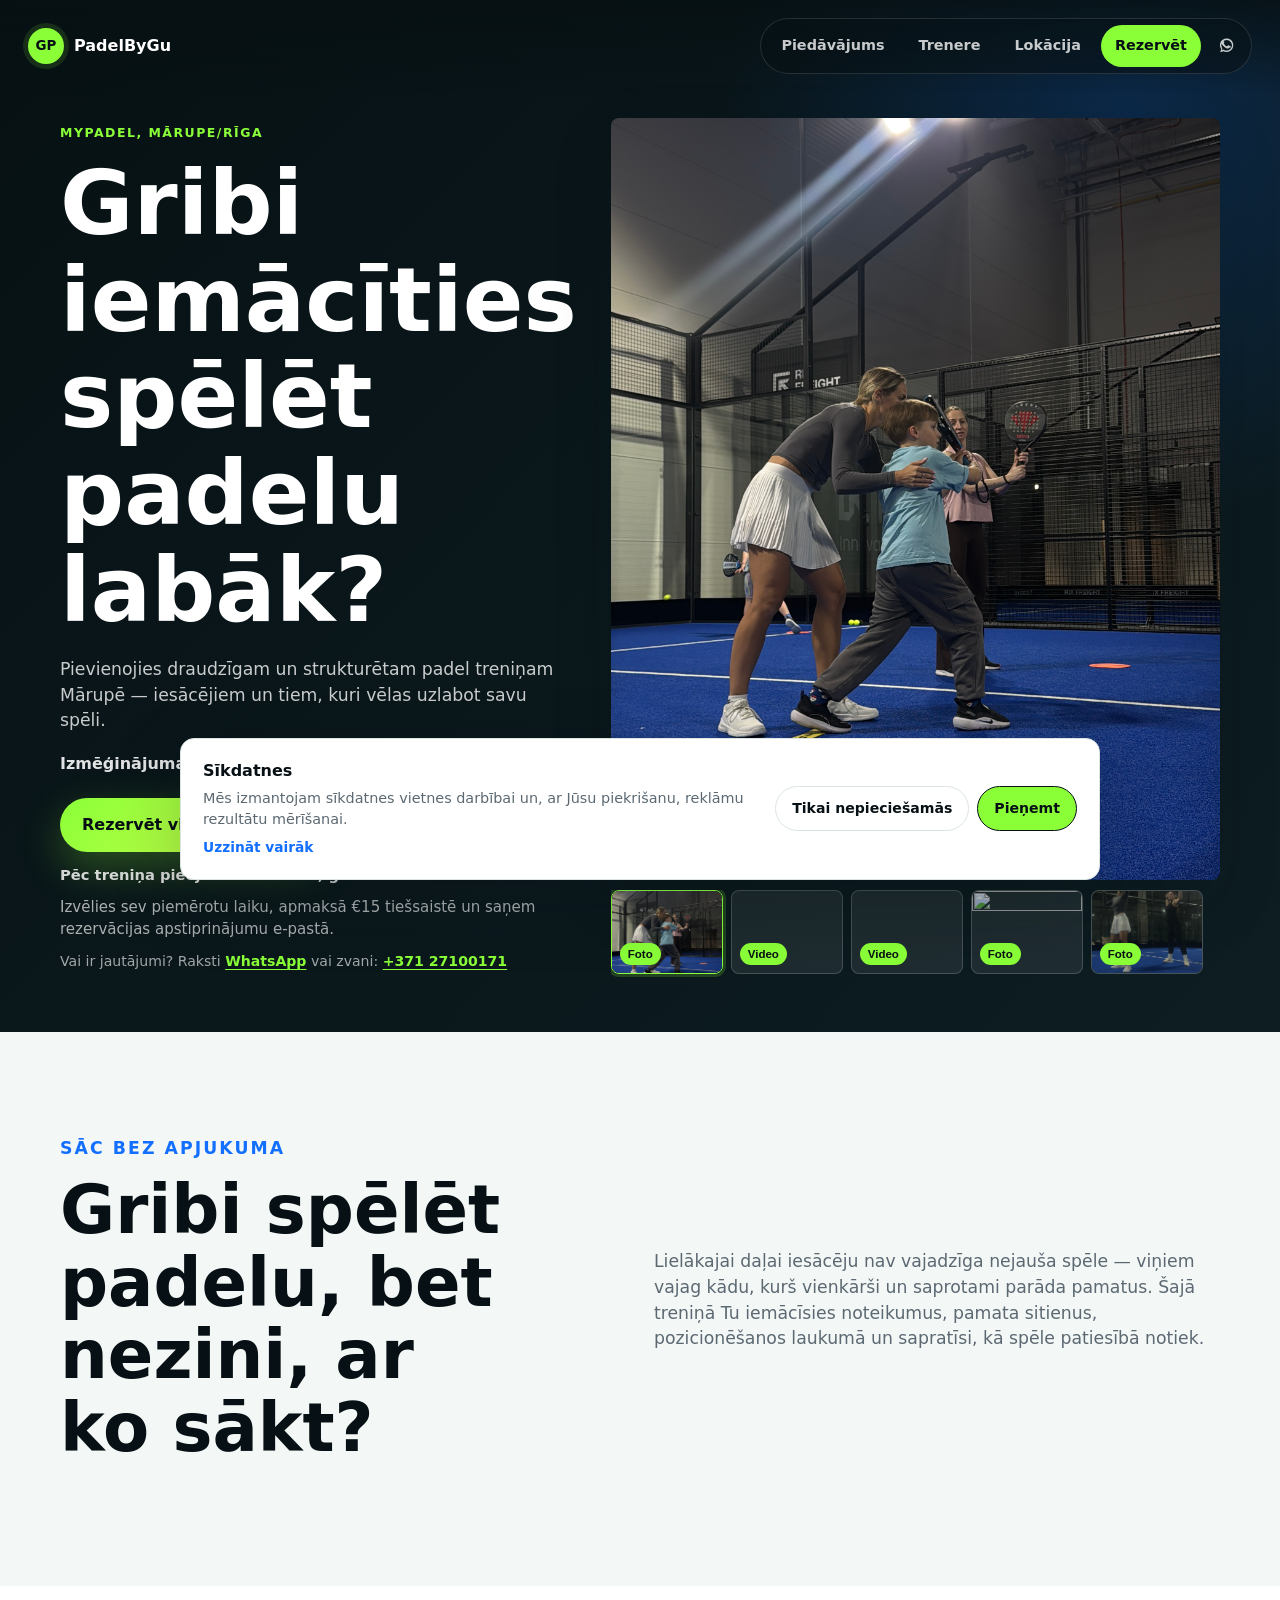
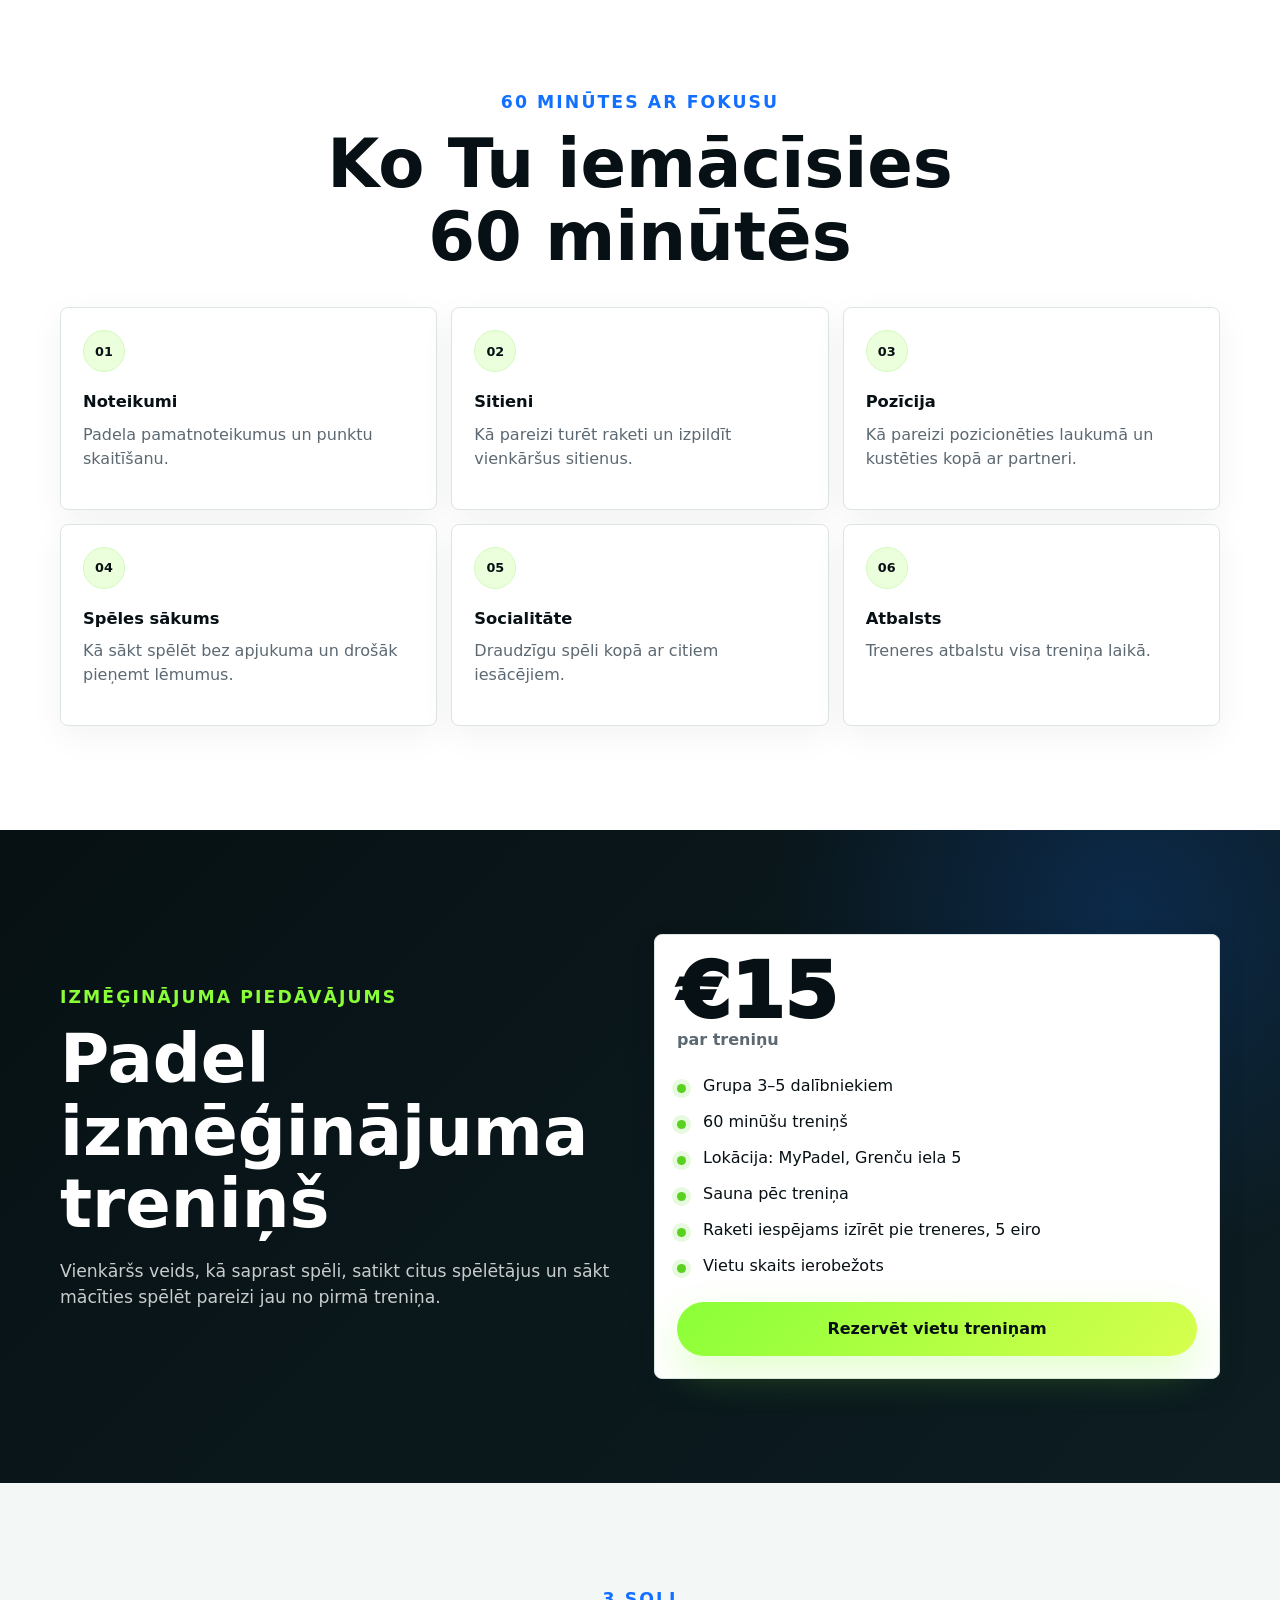
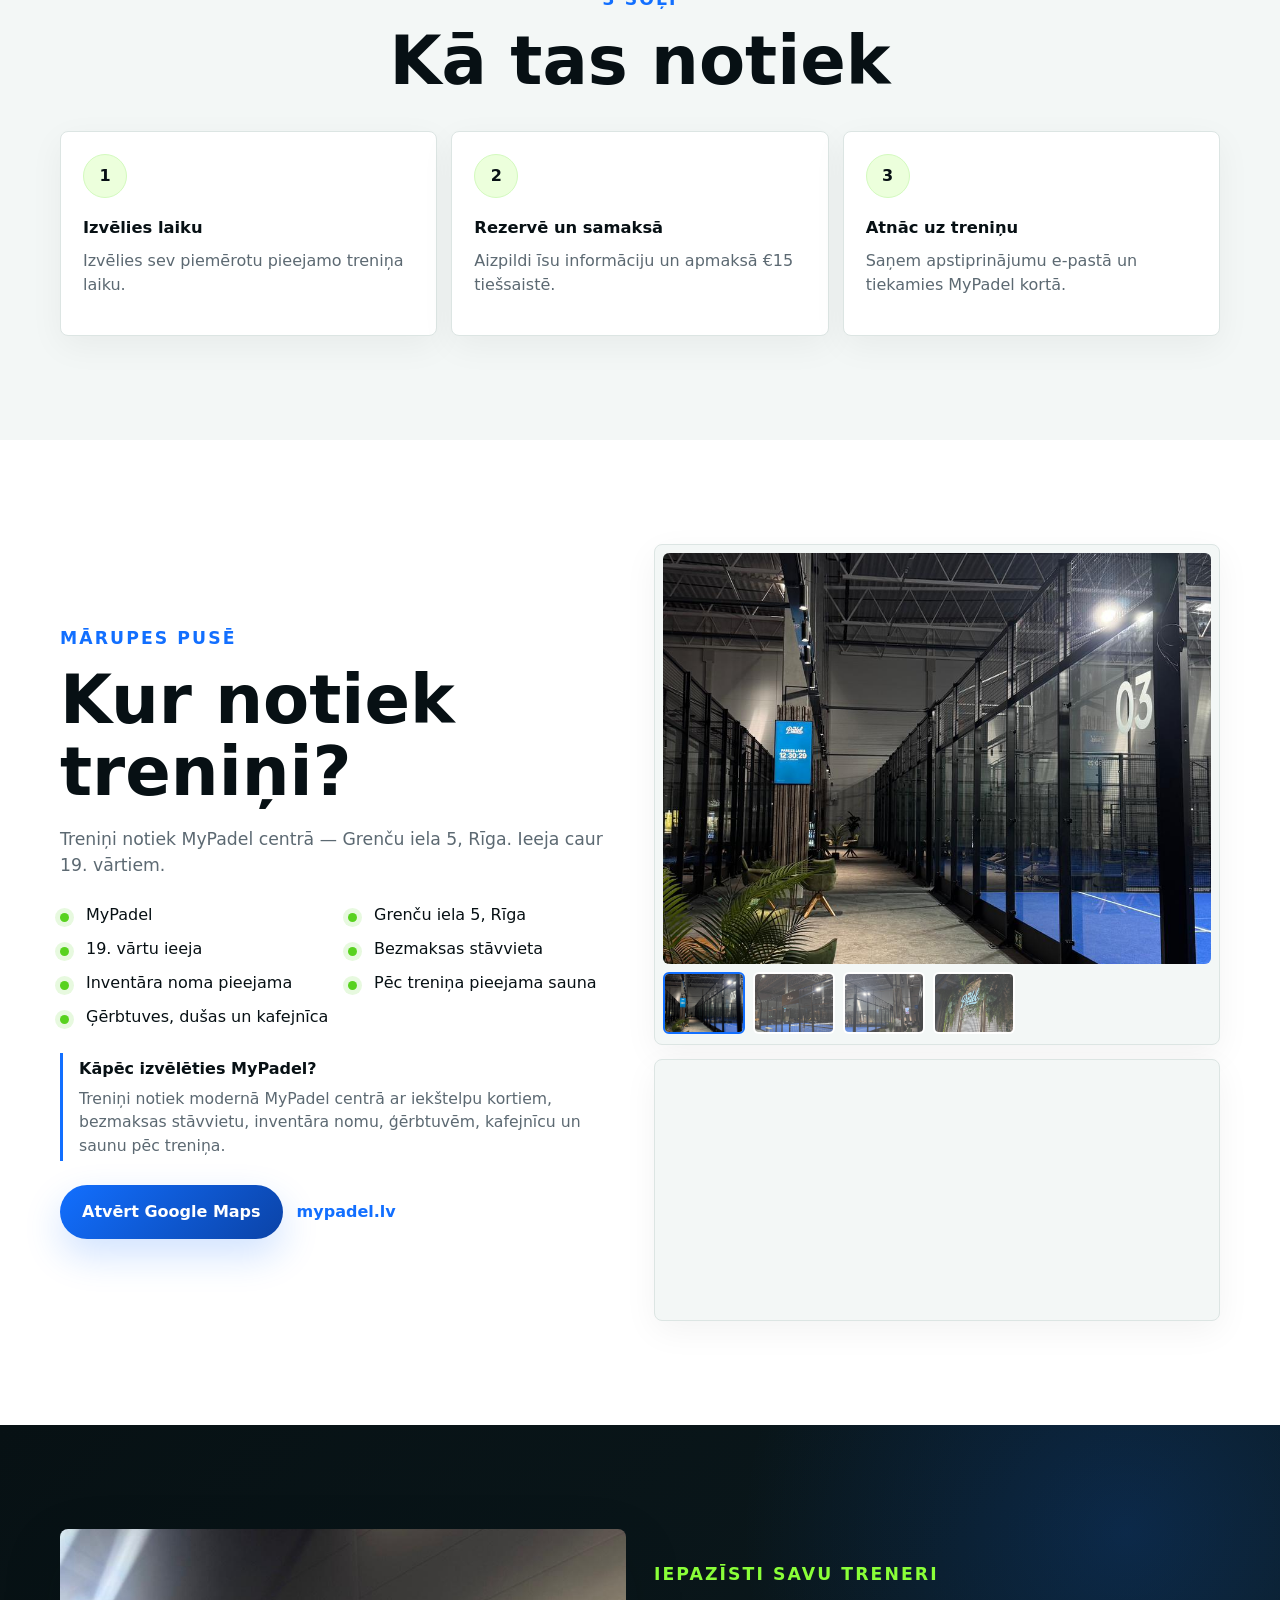
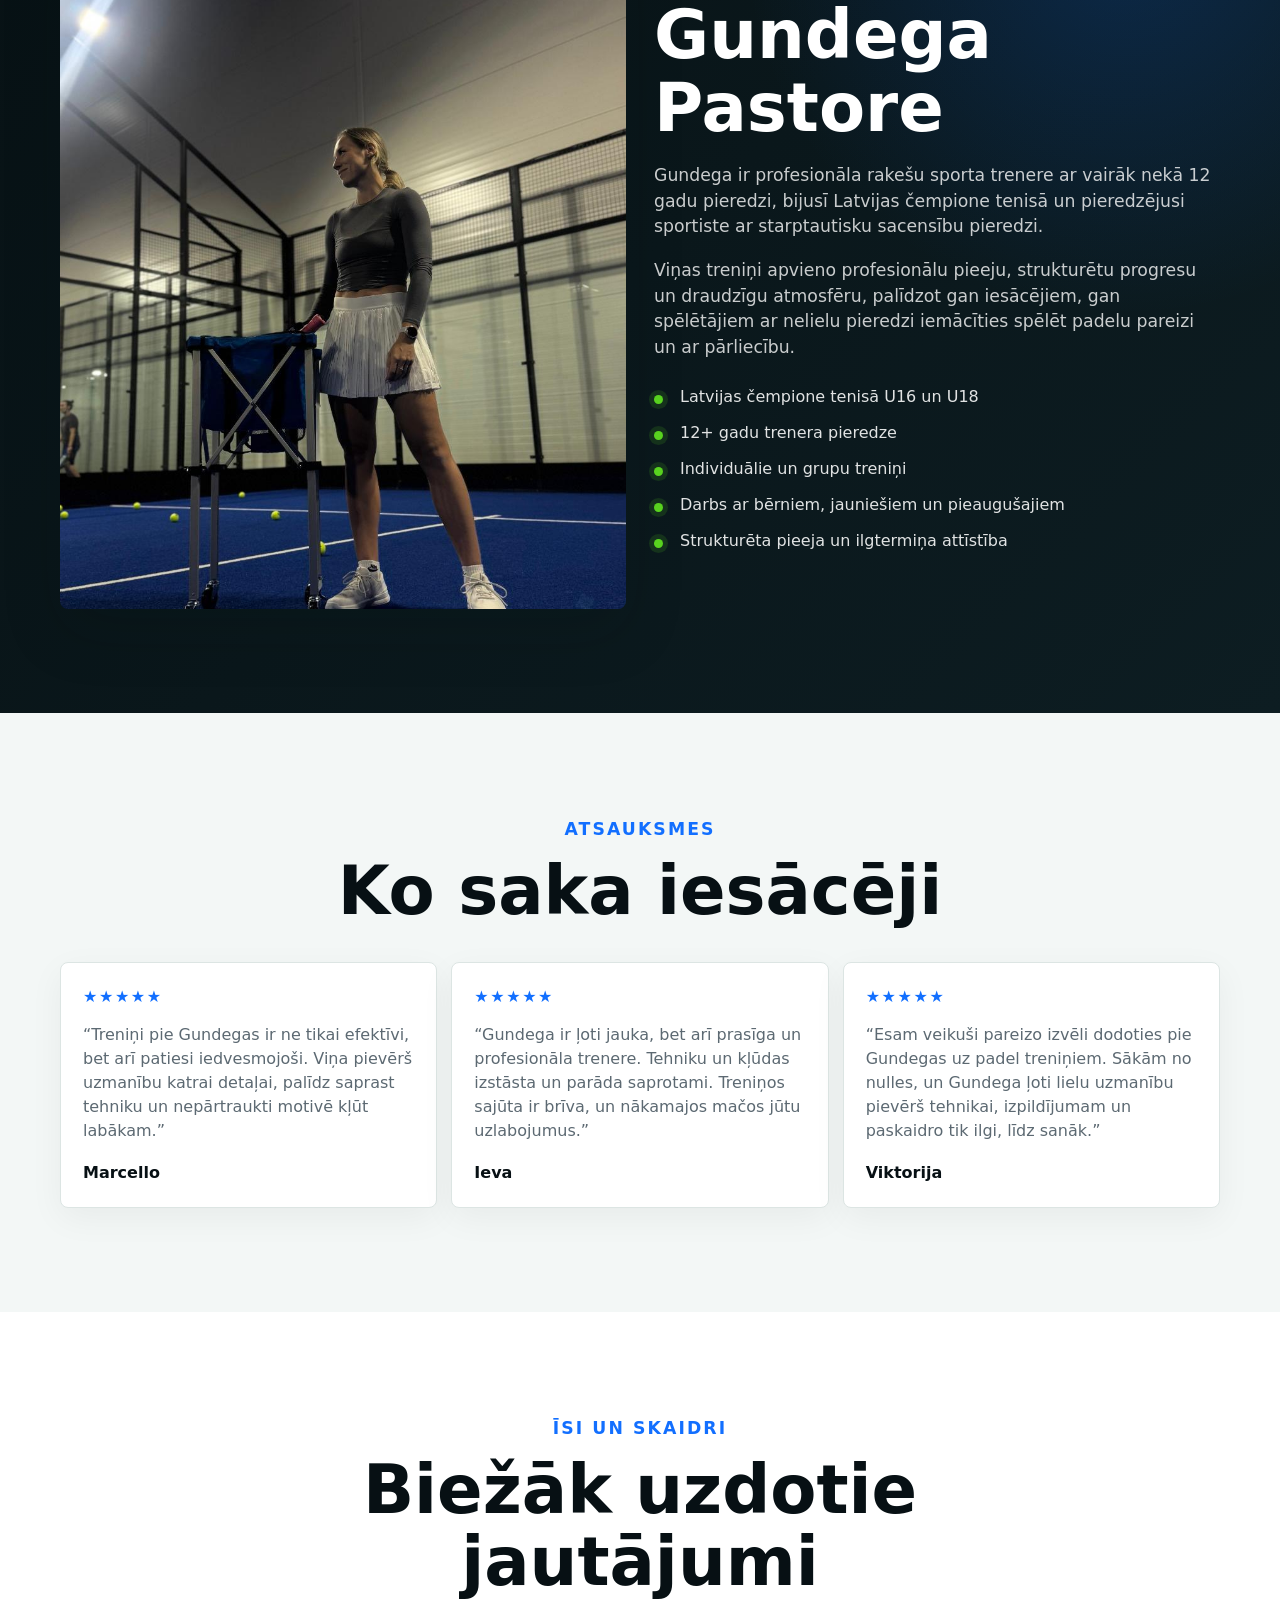
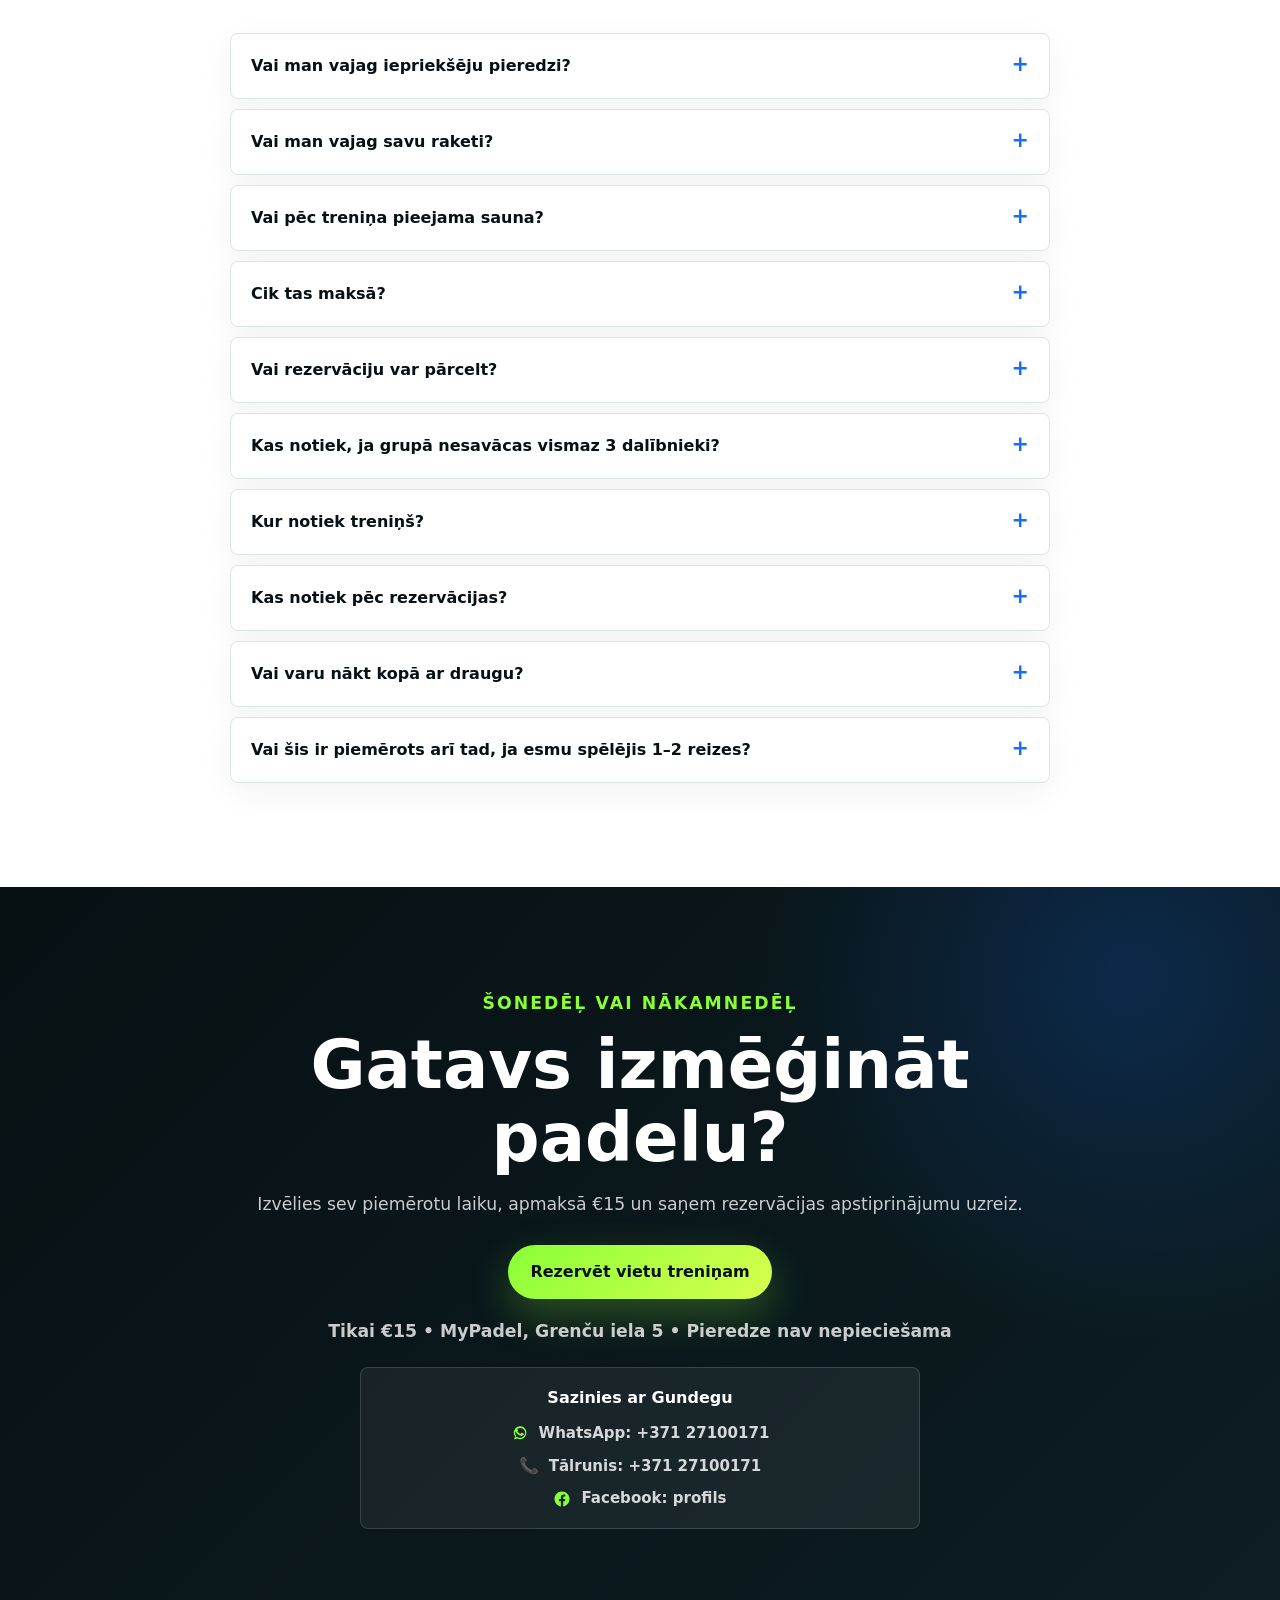
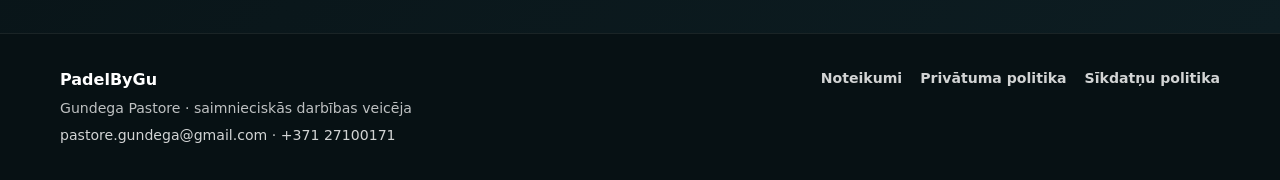
==== commit 5e3885a0: "Update index.html" ====
--- a/index.html
+++ b/index.html
@@ -151,7 +151,7 @@
               <li>60 minūšu treniņš</li>
               <li>Lokācija: MyPadel, Grenču iela 5</li>
               <li>Sauna pēc treniņa</li>
-              <li>Raketi iespējams izīrēt, ja nepieciešams (€5)</li>
+              <li>Raketi iespējams izīrēt pie treneres, 5 eiro</li>
               <li>Vietu skaits ierobežots</li>
             </ul>
             <a class="button button-primary full-width js-booking-link" href="/booking">Rezervēt vietu treniņam</a>
@@ -168,18 +168,18 @@
           <div class="steps">
             <article class="step-card reveal">
               <span>1</span>
-              <h3>Aizpildi īsu anketu</h3>
-              <p>Izvēlies sev ērtāko laiku: rīts, diena vai vakars.</p>
+              <h3>Izvēlies laiku</h3>
+              <p>Izvēlies sev piemērotu pieejamo treniņa laiku.</p>
             </article>
             <article class="step-card reveal">
               <span>2</span>
-              <h3>Trenere ar Tevi sazināsies</h3>
-              <p>Saskaņosim piemērotāko grupas treniņa laiku šai vai nākamajai nedēļai.</p>
+              <h3>Rezervē un samaksā</h3>
+              <p>Aizpildi īsu informāciju un apmaksā €15 tiešsaistē.</p>
             </article>
             <article class="step-card reveal">
               <span>3</span>
-              <h3>Atnāc un spēlē</h3>
-              <p>Ierodies laukumā, apgūsti pamatus un izbaudi savu pirmo padela treniņu.</p>
+              <h3>Atnāc uz treniņu</h3>
+              <p>Saņem apstiprinājumu e-pastā un tiekamies MyPadel kortā.</p>
             </article>
           </div>
         </div>
@@ -322,8 +322,9 @@
               <p>Treniņš notiek MyPadel centrā, Grenču iela 5, Rīga. Ieeja caur 19. vārtiem.</p>
             </details>
             <details>
-              <summary>Kas notiek pēc formas aizpildīšanas?</summary>
-              <p>Trenere ar Tevi sazināsies un saskaņos piemērotāko pieejamo grupas treniņa laiku.</p>
+              <summary>Kas notiek pēc rezervācijas?</summary>
+              <p>Pēc €15 apmaksas rezervācija tiek apstiprināta automātiski.
+    Uz e-pastu saņemsi treniņa informāciju un saiti rezervācijas pārcelšanai.</p>
             </details>
             <details>
               <summary>Vai varu nākt kopā ar draugu?</summary>
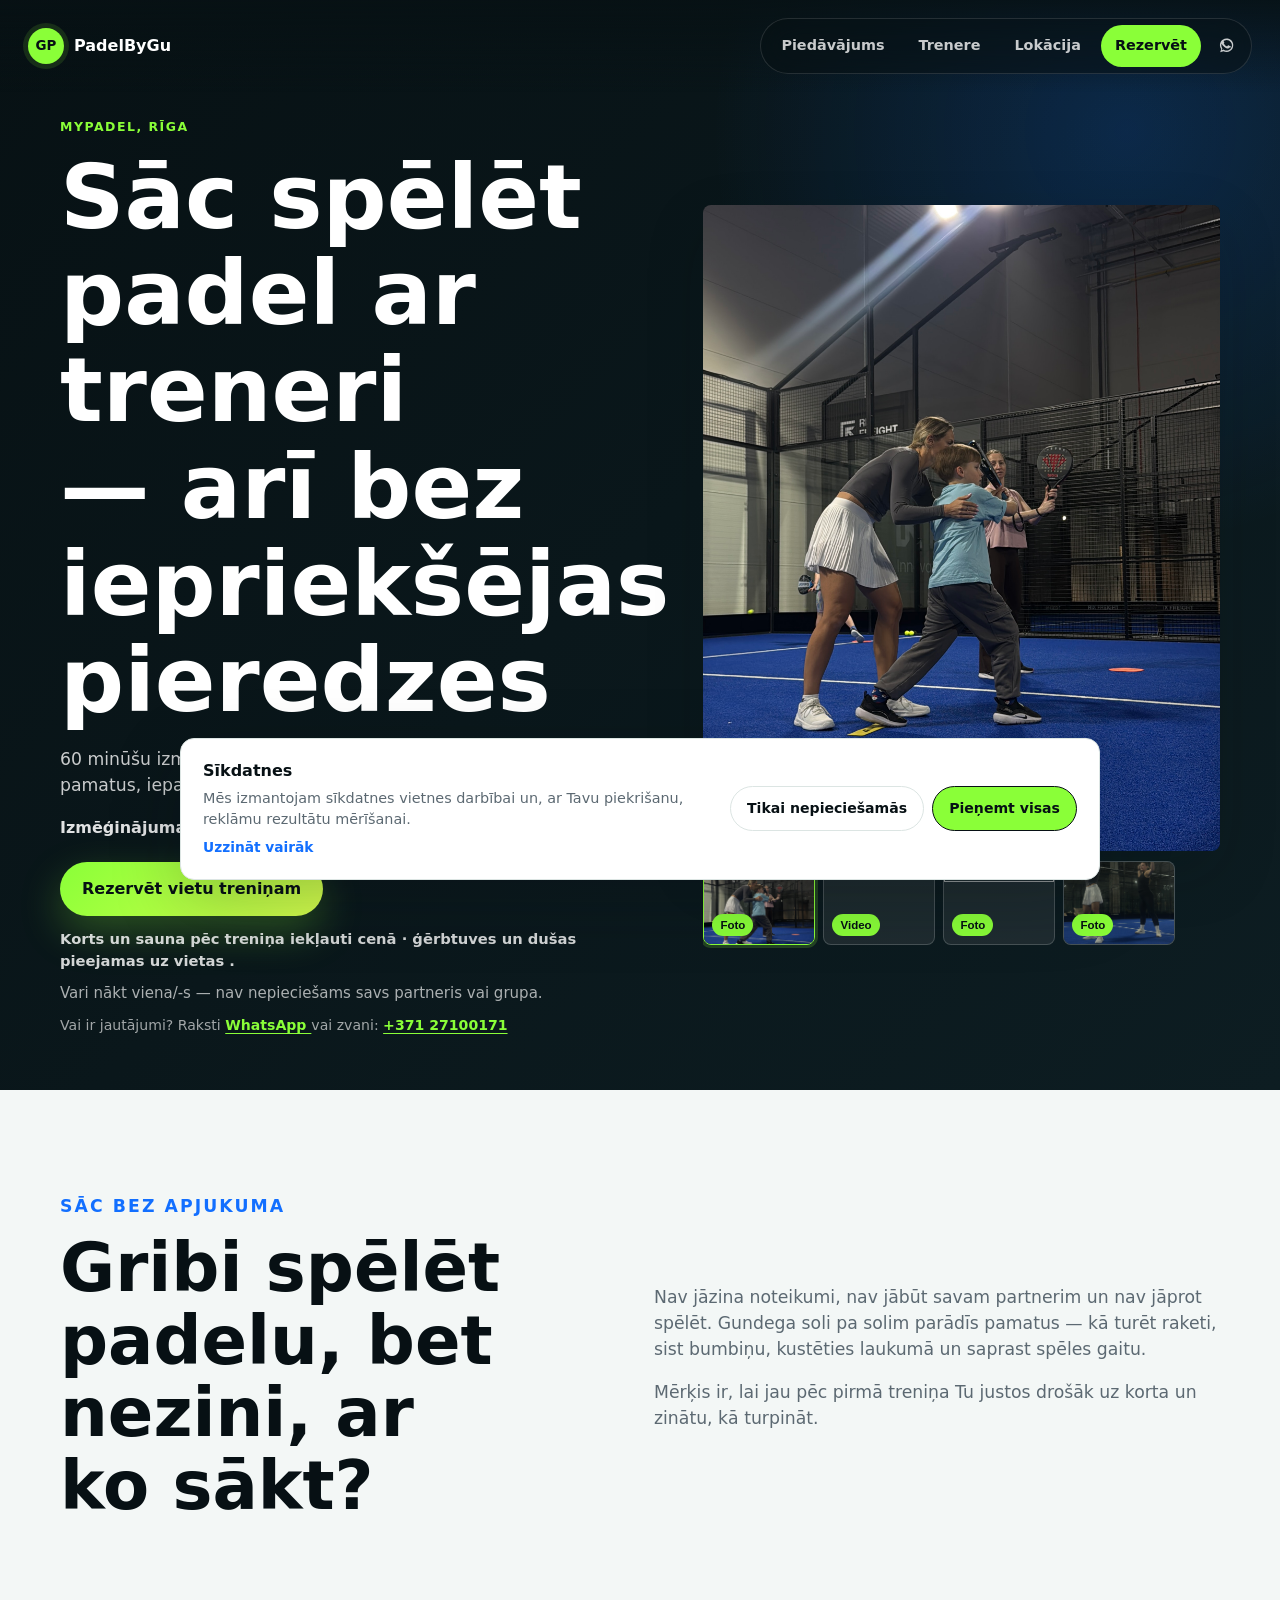
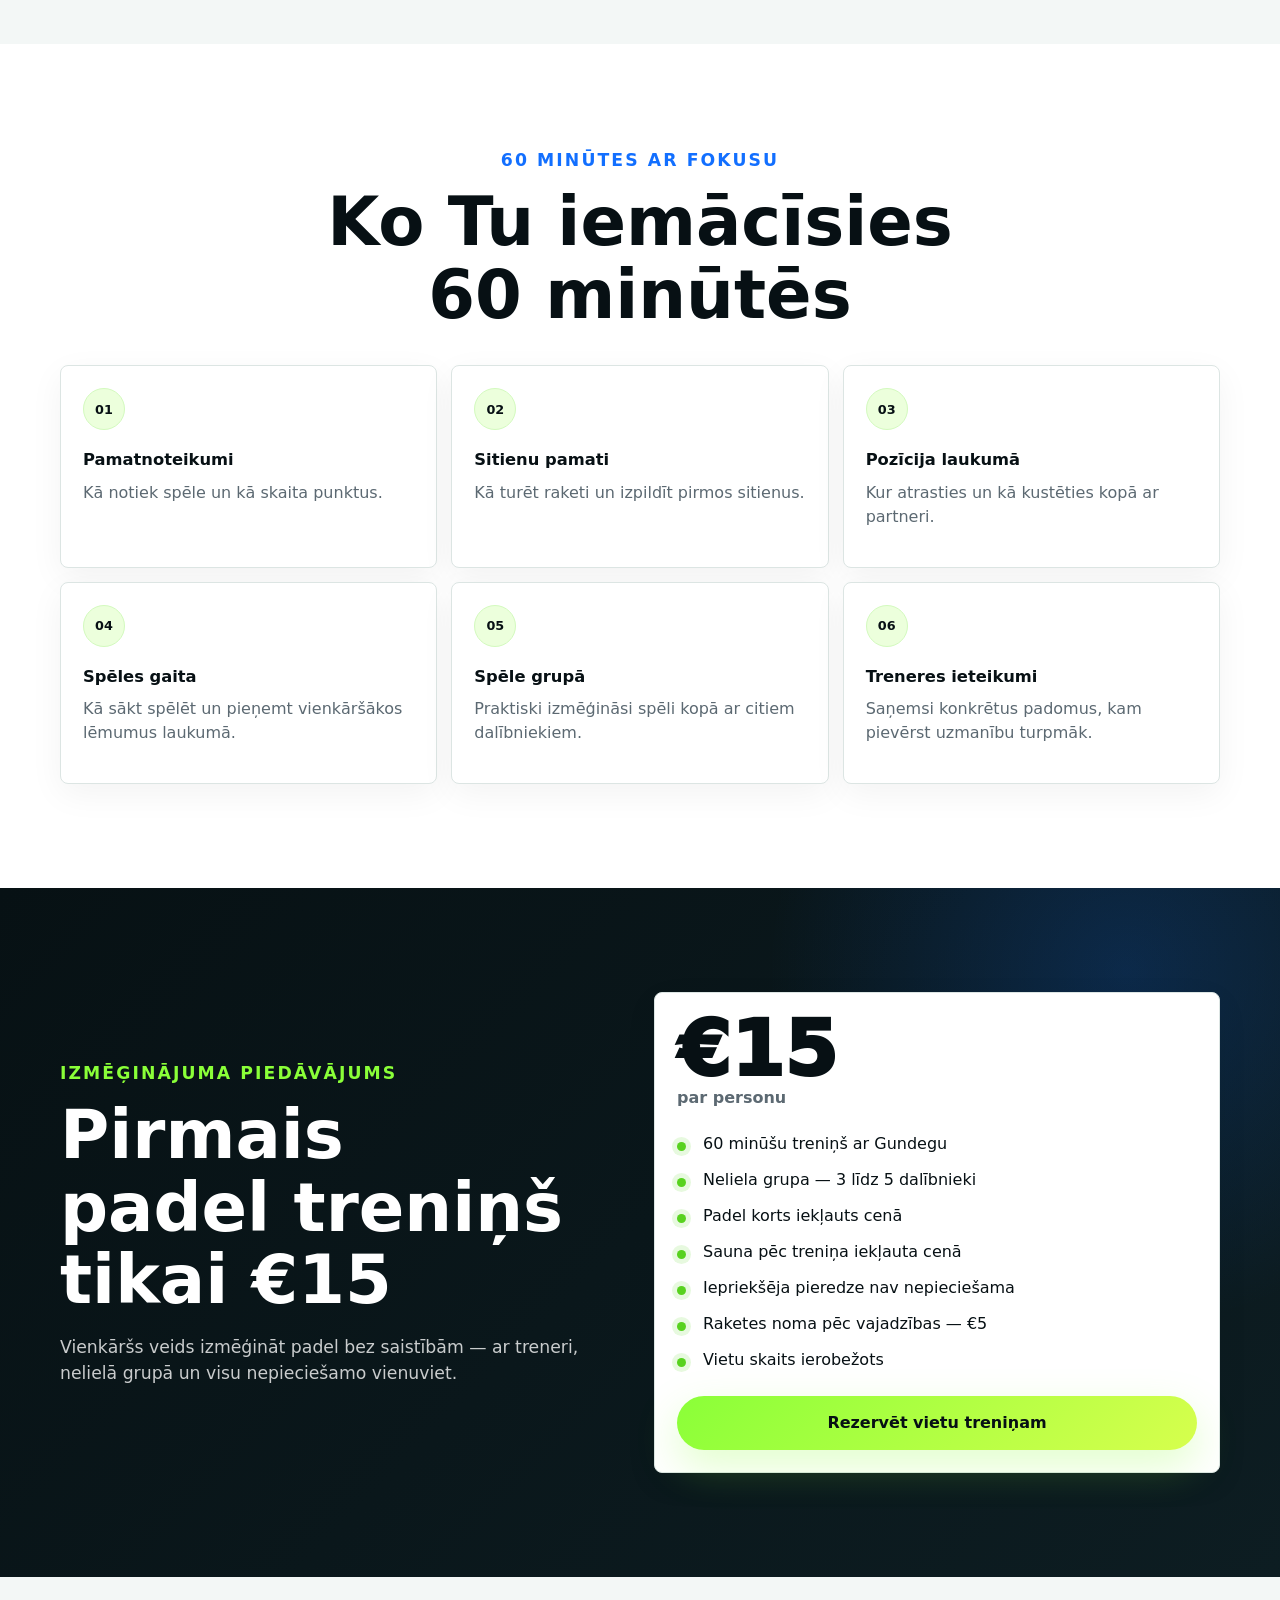
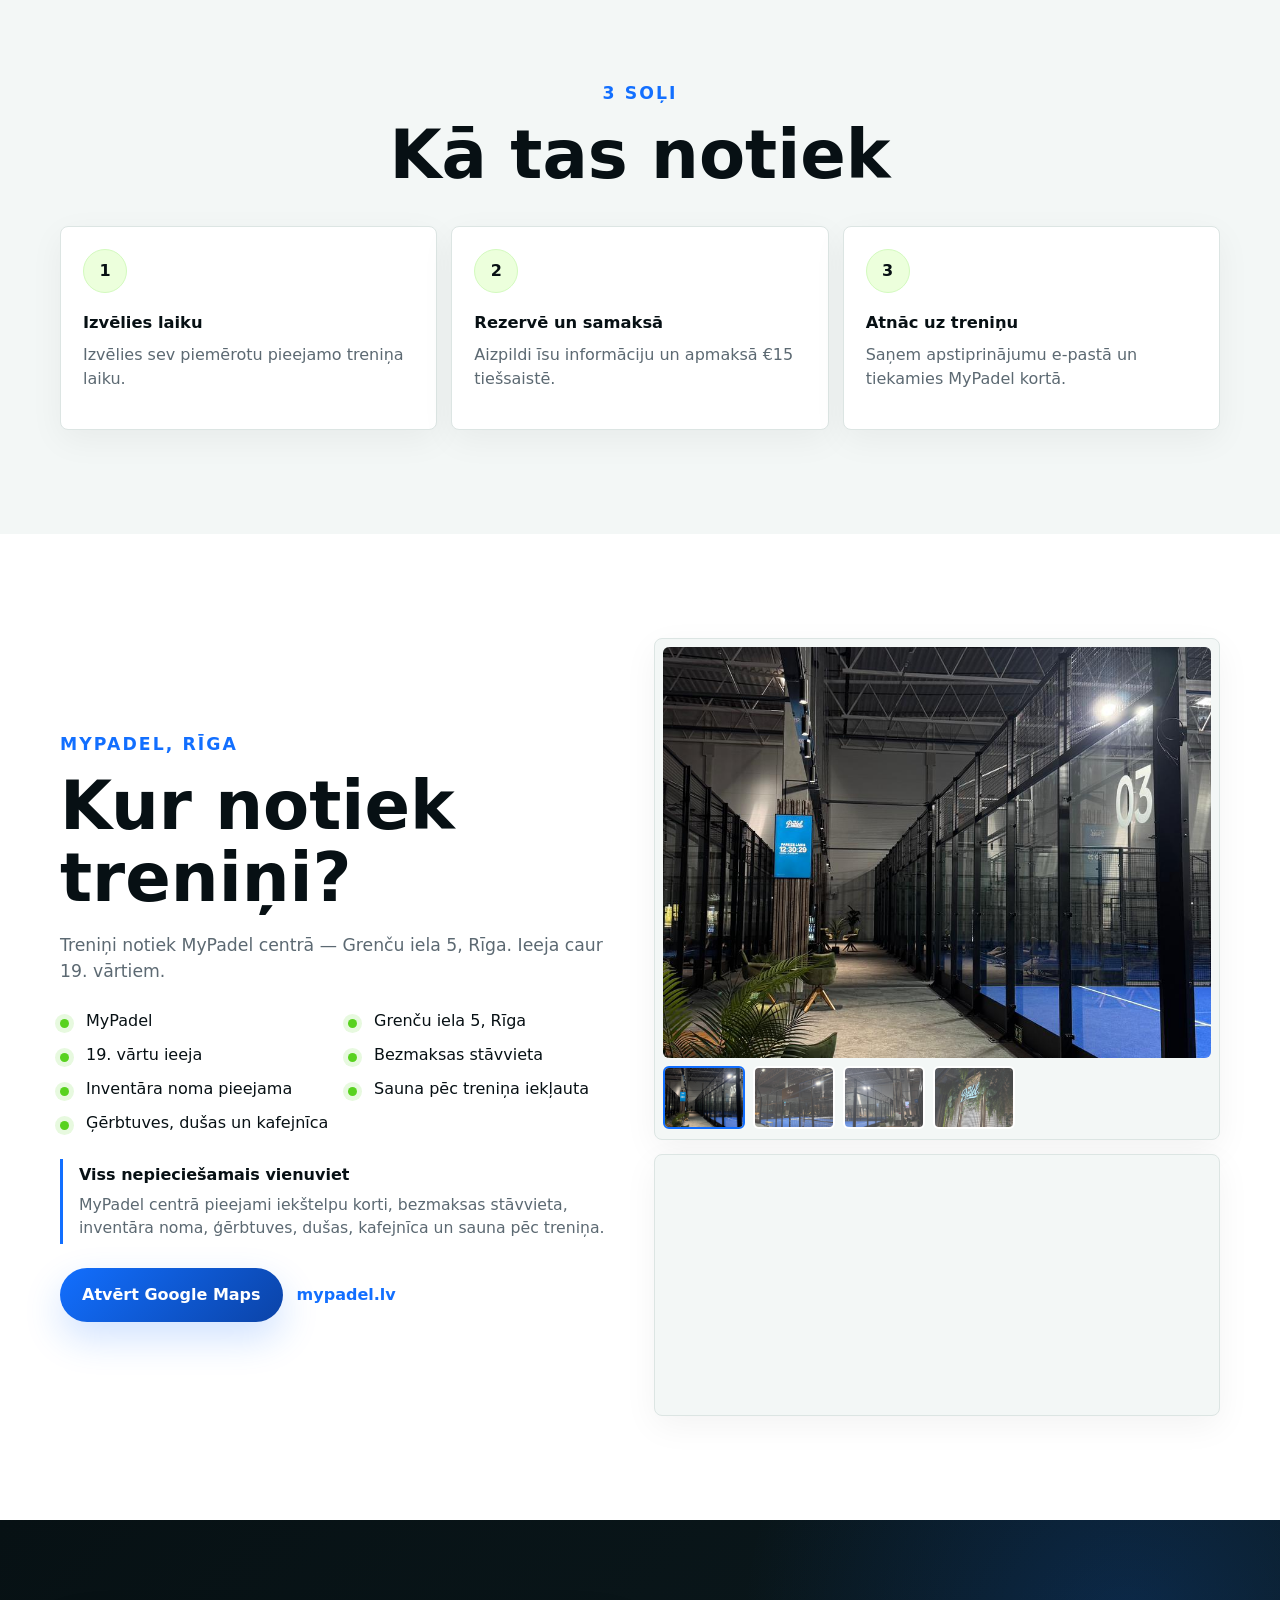
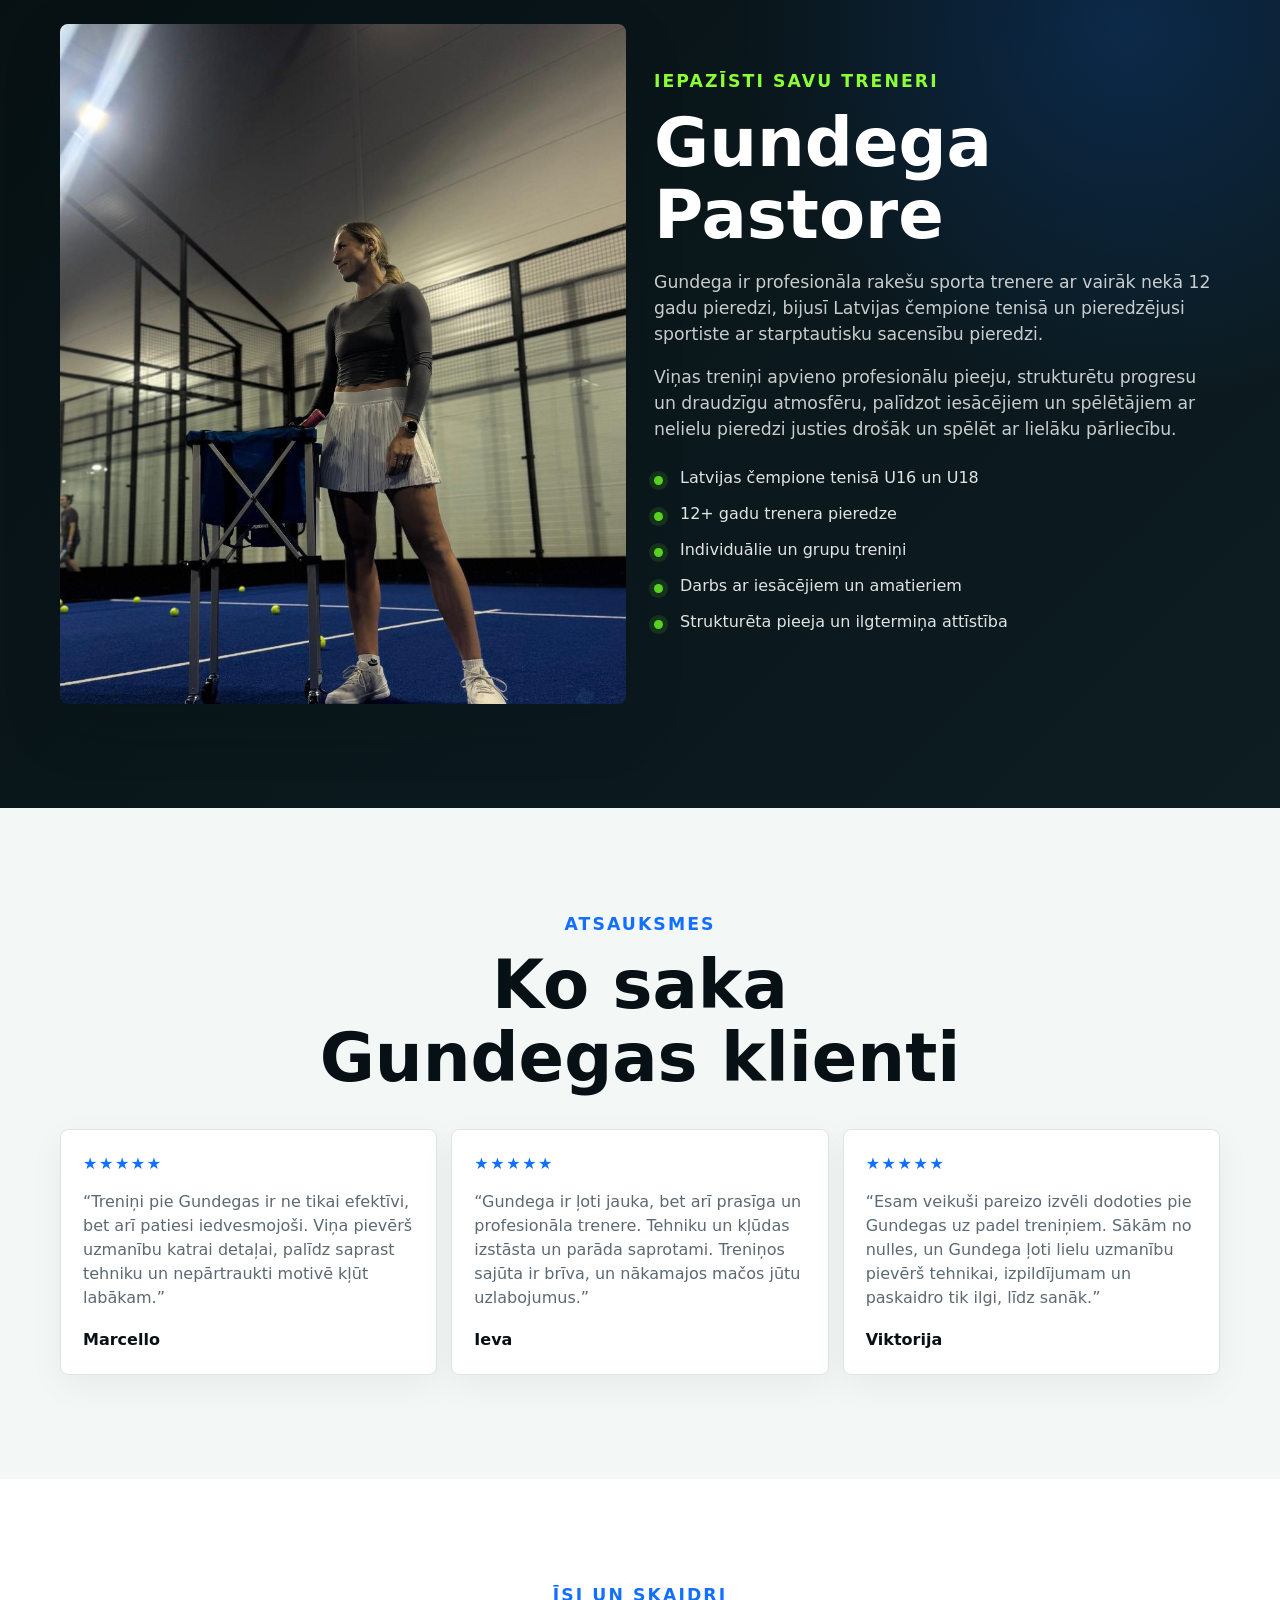
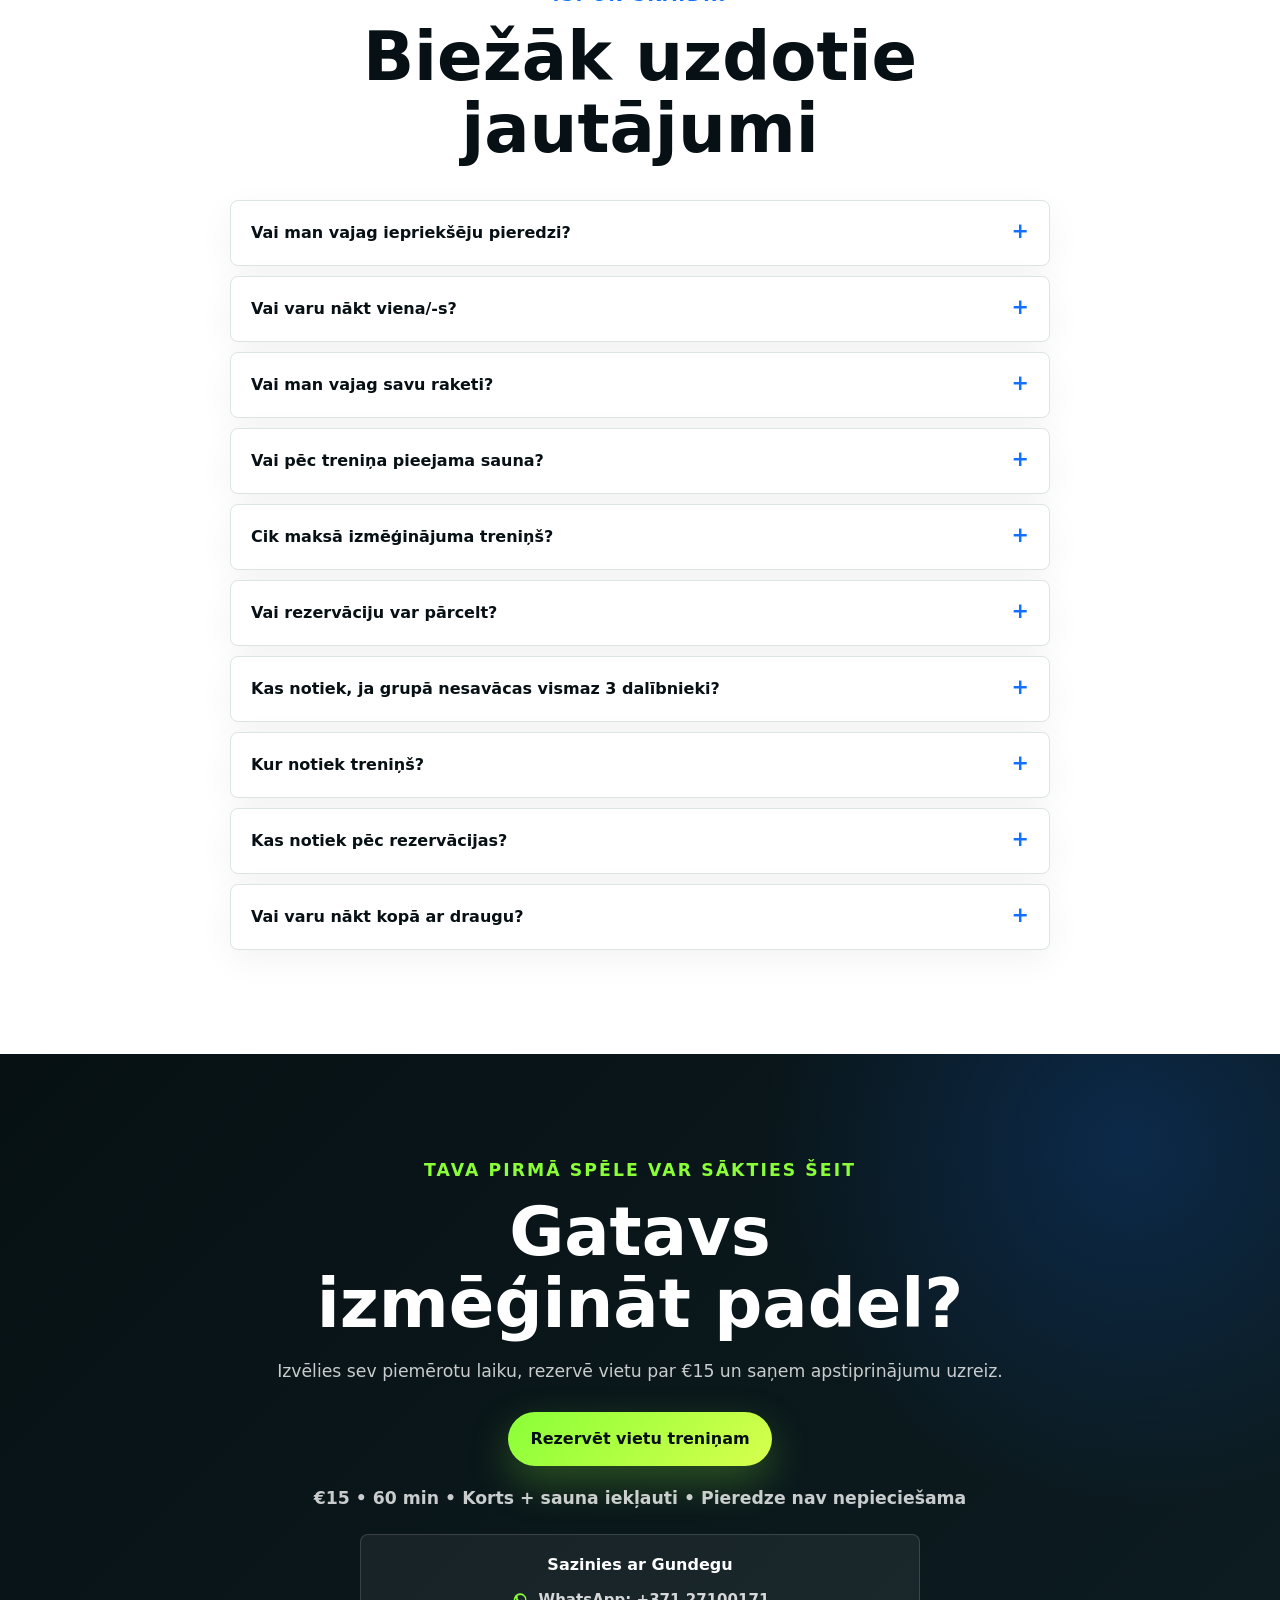
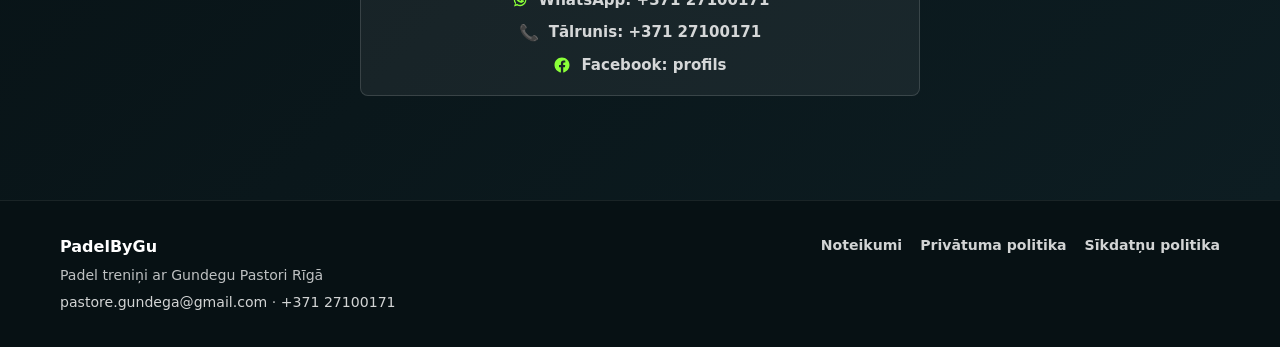
==== commit b2cd34ae: "Update index.html" ====
--- a/index.html
+++ b/index.html
@@ -3,421 +3,1398 @@
   <head>
     <meta charset="utf-8">
     <meta name="viewport" content="width=device-width, initial-scale=1">
-    <title>PadelByGu | Padela treniņi Rīgā</title>
-    <meta name="description" content="Rezervē PadelByGu izmēģinājuma treniņu Rīgā. 60 minūtes, korts un sauna iekļauti cenā. €15 par treniņu.">
-    <meta property="og:title" content="PadelByGu | Padela treniņi Rīgā">
-    <meta property="og:description" content="Rezervē savu PadelByGu izmēģinājuma treniņu. 60 minūtes, korts un sauna iekļauti cenā. Tikai €15.">
+
+    <title>PadelByGu | Padela treniņi iesācējiem Rīgā</title>
+
+    <meta
+      name="description"
+      content="Izmēģini padel ar treneri Rīgā. 60 minūšu treniņš nelielā grupā, korts un sauna iekļauti cenā. Tikai €15. Iepriekšēja pieredze nav nepieciešama."
+    >
+
+    <meta
+      property="og:title"
+      content="PadelByGu | Padela treniņi iesācējiem Rīgā"
+    >
+
+    <meta
+      property="og:description"
+      content="60 minūšu padel izmēģinājuma treniņš ar treneri. Neliela grupa, korts un sauna iekļauti. Tikai €15."
+    >
+
     <meta property="og:type" content="website">
     <meta property="og:image" content="assets/training-detail.jpeg">
-    <link rel="preload" href="assets/training-detail.jpeg" as="image">
-    <link rel="stylesheet" href="styles.css">
-    <link rel="canonical" href="https://padelbygu.com/">
-    <link rel="icon" href="assets/favicon.svg" type="image/svg+xml">
-</head>
+
+    <link
+      rel="preload"
+      href="assets/training-detail.jpeg"
+      as="image"
+    >
+
+    <link
+      rel="stylesheet"
+      href="styles.css"
+    >
+
+    <link
+      rel="canonical"
+      href="https://padelbygu.com/"
+    >
+
+    <link
+      rel="icon"
+      href="assets/favicon.svg"
+      type="image/svg+xml"
+    >
+  </head>
+
   <body>
-    <header class="site-header" aria-label="Galvene">
-      <a class="brand" href="#top" aria-label="Uz lapas sākumu">
+
+    <header
+      class="site-header"
+      aria-label="Galvene"
+    >
+
+      <a
+        class="brand"
+        href="#top"
+        aria-label="Uz lapas sākumu"
+      >
         <span class="brand-mark">GP</span>
         <span>PadelByGu</span>
       </a>
-      <nav class="desktop-nav" aria-label="Lapas sadaļas">
-        <a href="#offer">Piedāvājums</a>
-        <a href="#coach">Trenere</a>
-        <a href="#location">Lokācija</a>
-        <a class="nav-cta js-booking-link" href="/booking">Rezervēt</a>
-        <a class="nav-icon-link" href="https://wa.me/37127100171" target="_blank" rel="noopener" aria-label="Rakstīt WhatsApp">
-          <svg viewBox="0 0 24 24" aria-hidden="true">
+
+      <nav
+        class="desktop-nav"
+        aria-label="Lapas sadaļas"
+      >
+
+        <a href="#offer">
+          Piedāvājums
+        </a>
+
+        <a href="#coach">
+          Trenere
+        </a>
+
+        <a href="#location">
+          Lokācija
+        </a>
+
+        <a
+          class="nav-cta js-booking-link"
+          href="/booking"
+        >
+          Rezervēt
+        </a>
+
+        <a
+          class="nav-icon-link"
+          href="https://wa.me/37127100171"
+          target="_blank"
+          rel="noopener"
+          aria-label="Rakstīt WhatsApp"
+        >
+          <svg
+            viewBox="0 0 24 24"
+            aria-hidden="true"
+          >
             <path d="M20.5 11.8a8.4 8.4 0 0 1-12.4 7.4L4 20.5l1.4-4A8.4 8.4 0 1 1 20.5 11.8Zm-8.4-6.6a6.6 6.6 0 0 0-5.5 10.2l.2.3-.8 2.2 2.3-.8.3.2a6.6 6.6 0 1 0 3.5-12.1Zm3.8 9.4c-.2.6-1.1 1.1-1.6 1.2-.4.1-1 .1-1.6-.1-.4-.1-.9-.3-1.5-.6-2.7-1.2-4.4-3.9-4.5-4.1-.1-.2-1.1-1.5-1.1-2.8 0-1.3.7-2 1-2.2.2-.3.5-.3.7-.3h.5c.2 0 .4 0 .6.5.2.5.7 1.8.8 1.9.1.2.1.4 0 .6l-.4.6c-.1.1-.3.3-.1.6.2.3.7 1.1 1.5 1.8 1 .9 1.9 1.2 2.2 1.3.3.1.5.1.6-.1l.9-1.1c.2-.3.4-.2.7-.1.3.1 1.8.9 2.1 1 .3.2.5.2.6.4.1.1.1.7-.1 1.3Z"/>
           </svg>
         </a>
+
       </nav>
+
     </header>
 
+
     <main id="top">
+
+      <!-- HERO -->
       <section class="hero section-dark">
+
         <div class="section-inner hero-grid">
+
           <div class="hero-copy reveal">
-            <p class="eyebrow">MyPadel, Mārupe/Rīga</p>
-            <h1>Gribi iemācīties spēlēt padelu labāk?</h1>
-            <p class="hero-subhead">Pievienojies draudzīgam un strukturētam padel treniņam Mārupē — iesācējiem un tiem, kuri vēlas uzlabot savu spēli.</p>
-            <p class="trust-line">Izmēģinājuma treniņš tikai €15</p>
+
+            <p class="eyebrow">
+              MyPadel, Rīga
+            </p>
+
+            <h1>
+              Sāc spēlēt padel ar treneri — arī bez iepriekšējas pieredzes
+            </h1>
+
+            <p class="hero-subhead">
+              60 minūšu izmēģinājuma treniņš nelielā 3–5 cilvēku grupā.
+              Apgūsti pamatus, iepazīsti spēli un saproti, vai padel ir
+              Tavs sporta veids.
+            </p>
+
+            <p class="trust-line">
+              Izmēģinājuma treniņš tikai €15
+            </p>
+
             <div class="cta-row">
-              <a class="button button-primary js-booking-link" href="/booking">Rezervēt vietu treniņam</a>
+
+              <a
+                class="button button-primary js-booking-link"
+                href="/booking"
+              >
+                Rezervēt vietu treniņam
+              </a>
+
             </div>
-            <p class="bonus-line">Pēc treniņa pieejama arī sauna<span class="bonus-extra">, ģērbtuves un dušas</span>.</p>
-            <p class="microcopy">Izvēlies sev piemērotu laiku, apmaksā €15 tiešsaistē un saņem rezervācijas apstiprinājumu e-pastā.</p>
-            <p class="hero-contact-line">Vai ir jautājumi? Raksti <a href="https://wa.me/37127100171" target="_blank" rel="noopener">WhatsApp</a> vai zvani: <a href="tel:+37127100171">+371 27100171</a></p>
-          </div>
-
-          <div class="hero-media reveal" aria-label="Padela treniņa foto un video">
+
+            <p class="bonus-line">
+              Korts un sauna pēc treniņa iekļauti cenā
+              <span class="bonus-extra">
+                · ģērbtuves un dušas pieejamas uz vietas
+              </span>.
+            </p>
+
+            <p class="microcopy">
+              Vari nākt viena/-s — nav nepieciešams savs partneris vai grupa.
+            </p>
+
+            <p class="hero-contact-line">
+              Vai ir jautājumi?
+              Raksti
+              <a
+                href="https://wa.me/37127100171"
+                target="_blank"
+                rel="noopener"
+              >
+                WhatsApp
+              </a>
+              vai zvani:
+              <a href="tel:+37127100171">
+                +371 27100171
+              </a>
+            </p>
+
+          </div>
+
+
+          <!-- HERO MEDIA -->
+          <div
+            class="hero-media reveal"
+            aria-label="Padela treniņa foto un video"
+          >
+
             <div class="hero-frame">
-              <img class="hero-media-item hero-photo is-active" data-media-id="photo-1" src="assets/training-detail.jpeg" alt="Padela trenere skaidro raketes kustību iesācējai" loading="eager">
-              <video class="hero-media-item hero-video" data-media-id="video-1" src="assets/padel-session.mp4" muted loop playsinline preload="metadata"></video>
-              <video class="hero-media-item hero-video" data-media-id="video-2" src="assets/Gu_vid_13.mp4" muted loop playsinline preload="metadata"></video>
-              <img class="hero-media-item hero-photo" data-media-id="photo-2" src="assets/IMG_9888.jpeg" alt="Gundega trenē padelu MyPadel kortā" loading="lazy">
-              <img class="hero-media-item hero-photo" data-media-id="photo-3" src="assets/hero-coach.jpeg" alt="Gundega padela kortā pie bumbiņu groza" loading="lazy">
+
+              <img
+                class="hero-media-item hero-photo is-active"
+                data-media-id="photo-1"
+                src="assets/training-detail.jpeg"
+                alt="Gundega māca padela tehniku pieaugušai spēlētājai"
+                loading="eager"
+              >
+
+              <video
+                class="hero-media-item hero-video"
+                data-media-id="video-1"
+                src="assets/Gu_vid_13.mp4"
+                muted
+                loop
+                playsinline
+                preload="metadata"
+              ></video>
+
+              <img
+                class="hero-media-item hero-photo"
+                data-media-id="photo-2"
+                src="assets/IMG_9888.jpeg"
+                alt="Padela treniņš ar Gundegu MyPadel kortā"
+                loading="lazy"
+              >
+
+              <img
+                class="hero-media-item hero-photo"
+                data-media-id="photo-3"
+                src="assets/hero-coach.jpeg"
+                alt="Trenere Gundega Pastore padela kortā"
+                loading="lazy"
+              >
+
             </div>
-            <div class="media-strip" role="tablist" aria-label="Padela treniņa vizuālie materiāli">
-              <button class="media-thumb is-active" type="button" data-target="photo-1" aria-label="Rādīt pirmo foto">
-                <img src="assets/training-detail.jpeg" alt="">
+
+
+            <div
+              class="media-strip"
+              role="tablist"
+              aria-label="Padela treniņa vizuālie materiāli"
+            >
+
+              <button
+                class="media-thumb is-active"
+                type="button"
+                data-target="photo-1"
+                aria-label="Rādīt pirmo foto"
+              >
+                <img
+                  src="assets/training-detail.jpeg"
+                  alt=""
+                >
                 <span>Foto</span>
               </button>
-              <button class="media-thumb" type="button" data-target="video-1" aria-label="Rādīt pirmo video">
-                <video src="assets/padel-session.mp4" muted playsinline preload="metadata" aria-hidden="true"></video>
+
+              <button
+                class="media-thumb"
+                type="button"
+                data-target="video-1"
+                aria-label="Rādīt video"
+              >
+                <video
+                  src="assets/Gu_vid_13.mp4"
+                  muted
+                  playsinline
+                  preload="metadata"
+                  aria-hidden="true"
+                ></video>
+
                 <span>Video</span>
               </button>
-              <button class="media-thumb" type="button" data-target="video-2" aria-label="Rādīt otro video">
-                <video src="assets/Gu_vid_13.mp4" muted playsinline preload="metadata" aria-hidden="true"></video>
-                <span>Video</span>
-              </button>
-              <button class="media-thumb" type="button" data-target="photo-2" aria-label="Rādīt otro foto">
-                <img src="assets/IMG_9888.jpeg" alt="">
+
+              <button
+                class="media-thumb"
+                type="button"
+                data-target="photo-2"
+                aria-label="Rādīt otro foto"
+              >
+                <img
+                  src="assets/IMG_9888.jpeg"
+                  alt=""
+                >
                 <span>Foto</span>
               </button>
-              <button class="media-thumb" type="button" data-target="photo-3" aria-label="Rādīt trešo foto">
-                <img src="assets/hero-coach.jpeg" alt="">
+
+              <button
+                class="media-thumb"
+                type="button"
+                data-target="photo-3"
+                aria-label="Rādīt trešo foto"
+              >
+                <img
+                  src="assets/hero-coach.jpeg"
+                  alt=""
+                >
                 <span>Foto</span>
               </button>
+
             </div>
-          </div>
+
+          </div>
+
         </div>
+
       </section>
 
+
+      <!-- PROBLEM -->
       <section class="section-light problem">
+
         <div class="section-inner two-column">
+
           <div class="section-heading reveal">
-            <p class="eyebrow">Sāc bez apjukuma</p>
-            <h2>Gribi spēlēt padelu, bet nezini, ar ko sākt?</h2>
-          </div>
+
+            <p class="eyebrow">
+              Sāc bez apjukuma
+            </p>
+
+            <h2>
+              Gribi spēlēt padelu, bet nezini, ar ko sākt?
+            </h2>
+
+          </div>
+
+
           <div class="section-text reveal">
-            <p>Lielākajai daļai iesācēju nav vajadzīga nejauša spēle — viņiem vajag kādu, kurš vienkārši un saprotami parāda pamatus. Šajā treniņā Tu iemācīsies noteikumus, pamata sitienus, pozicionēšanos laukumā un sapratīsi, kā spēle patiesībā notiek.</p>
-          </div>
+
+            <p>
+              Nav jāzina noteikumi, nav jābūt savam partnerim un nav jāprot
+              spēlēt. Gundega soli pa solim parādīs pamatus — kā turēt raketi,
+              sist bumbiņu, kustēties laukumā un saprast spēles gaitu.
+            </p>
+
+            <p>
+              Mērķis ir, lai jau pēc pirmā treniņa Tu justos drošāk uz korta
+              un zinātu, kā turpināt.
+            </p>
+
+          </div>
+
         </div>
+
       </section>
 
-      <section class="section-white" id="learn">
+
+      <!-- WHAT YOU LEARN -->
+      <section
+        class="section-white"
+        id="learn"
+      >
+
         <div class="section-inner">
+
           <div class="section-heading centered reveal">
-            <p class="eyebrow">60 minūtes ar fokusu</p>
-            <h2>Ko Tu iemācīsies 60 minūtēs</h2>
-          </div>
+
+            <p class="eyebrow">
+              60 minūtes ar fokusu
+            </p>
+
+            <h2>
+              Ko Tu iemācīsies 60 minūtēs
+            </h2>
+
+          </div>
+
+
           <div class="feature-grid">
+
             <article class="feature-card reveal">
-              <span class="card-icon">01</span>
-              <h3>Noteikumi</h3>
-              <p>Padela pamatnoteikumus un punktu skaitīšanu.</p>
+
+              <span class="card-icon">
+                01
+              </span>
+
+              <h3>
+                Pamatnoteikumi
+              </h3>
+
+              <p>
+                Kā notiek spēle un kā skaita punktus.
+              </p>
+
             </article>
+
+
             <article class="feature-card reveal">
-              <span class="card-icon">02</span>
-              <h3>Sitieni</h3>
-              <p>Kā pareizi turēt raketi un izpildīt vienkāršus sitienus.</p>
+
+              <span class="card-icon">
+                02
+              </span>
+
+              <h3>
+                Sitienu pamati
+              </h3>
+
+              <p>
+                Kā turēt raketi un izpildīt pirmos sitienus.
+              </p>
+
             </article>
+
+
             <article class="feature-card reveal">
-              <span class="card-icon">03</span>
-              <h3>Pozīcija</h3>
-              <p>Kā pareizi pozicionēties laukumā un kustēties kopā ar partneri.</p>
+
+              <span class="card-icon">
+                03
+              </span>
+
+              <h3>
+                Pozīcija laukumā
+              </h3>
+
+              <p>
+                Kur atrasties un kā kustēties kopā ar partneri.
+              </p>
+
             </article>
+
+
             <article class="feature-card reveal">
-              <span class="card-icon">04</span>
-              <h3>Spēles sākums</h3>
-              <p>Kā sākt spēlēt bez apjukuma un drošāk pieņemt lēmumus.</p>
+
+              <span class="card-icon">
+                04
+              </span>
+
+              <h3>
+                Spēles gaita
+              </h3>
+
+              <p>
+                Kā sākt spēlēt un pieņemt vienkāršākos lēmumus laukumā.
+              </p>
+
             </article>
+
+
             <article class="feature-card reveal">
-              <span class="card-icon">05</span>
-              <h3>Socialitāte</h3>
-              <p>Draudzīgu spēli kopā ar citiem iesācējiem.</p>
+
+              <span class="card-icon">
+                05
+              </span>
+
+              <h3>
+                Spēle grupā
+              </h3>
+
+              <p>
+                Praktiski izmēģināsi spēli kopā ar citiem dalībniekiem.
+              </p>
+
             </article>
+
+
             <article class="feature-card reveal">
-              <span class="card-icon">06</span>
-              <h3>Atbalsts</h3>
-              <p>Treneres atbalstu visa treniņa laikā.</p>
+
+              <span class="card-icon">
+                06
+              </span>
+
+              <h3>
+                Treneres ieteikumi
+              </h3>
+
+              <p>
+                Saņemsi konkrētus padomus, kam pievērst uzmanību turpmāk.
+              </p>
+
             </article>
-          </div>
+
+          </div>
+
         </div>
+
       </section>
 
-      <section class="section-dark offer-band" id="offer">
+
+      <!-- OFFER -->
+      <section
+        class="section-dark offer-band"
+        id="offer"
+      >
+
         <div class="section-inner offer-layout">
+
           <div class="section-heading reveal">
-            <p class="eyebrow">Izmēģinājuma piedāvājums</p>
-            <h2>Padel izmēģinājuma treniņš</h2>
-            <p>Vienkāršs veids, kā saprast spēli, satikt citus spēlētājus un sākt mācīties spēlēt pareizi jau no pirmā treniņa.</p>
-          </div>
+
+            <p class="eyebrow">
+              Izmēģinājuma piedāvājums
+            </p>
+
+            <h2>
+              Pirmais padel treniņš tikai €15
+            </h2>
+
+            <p>
+              Vienkāršs veids izmēģināt padel bez saistībām — ar treneri,
+              nelielā grupā un visu nepieciešamo vienuviet.
+            </p>
+
+          </div>
+
+
           <article class="offer-card reveal">
-            <div class="price">€15</div>
-            <p class="price-label">par treniņu</p>
+
+            <div class="price">
+              €15
+            </div>
+
+            <p class="price-label">
+              par personu
+            </p>
+
             <ul class="clean-list">
-              <li>Grupa 3–5 dalībniekiem</li>
-              <li>60 minūšu treniņš</li>
-              <li>Lokācija: MyPadel, Grenču iela 5</li>
-              <li>Sauna pēc treniņa</li>
-              <li>Raketi iespējams izīrēt pie treneres, 5 eiro</li>
-              <li>Vietu skaits ierobežots</li>
+
+              <li>
+                60 minūšu treniņš ar Gundegu
+              </li>
+
+              <li>
+                Neliela grupa — 3 līdz 5 dalībnieki
+              </li>
+
+              <li>
+                Padel korts iekļauts cenā
+              </li>
+
+              <li>
+                Sauna pēc treniņa iekļauta cenā
+              </li>
+
+              <li>
+                Iepriekšēja pieredze nav nepieciešama
+              </li>
+
+              <li>
+                Raketes noma pēc vajadzības — €5
+              </li>
+
+              <li>
+                Vietu skaits ierobežots
+              </li>
+
             </ul>
-            <a class="button button-primary full-width js-booking-link" href="/booking">Rezervēt vietu treniņam</a>
+
+            <a
+              class="button button-primary full-width js-booking-link"
+              href="/booking"
+            >
+              Rezervēt vietu treniņam
+            </a>
+
           </article>
+
         </div>
+
       </section>
 
-      <section class="section-light" id="steps">
+
+      <!-- STEPS -->
+      <section
+        class="section-light"
+        id="steps"
+      >
+
         <div class="section-inner">
+
           <div class="section-heading centered reveal">
-            <p class="eyebrow">3 soļi</p>
-            <h2>Kā tas notiek</h2>
-          </div>
+
+            <p class="eyebrow">
+              3 soļi
+            </p>
+
+            <h2>
+              Kā tas notiek
+            </h2>
+
+          </div>
+
+
           <div class="steps">
+
             <article class="step-card reveal">
-              <span>1</span>
-              <h3>Izvēlies laiku</h3>
-              <p>Izvēlies sev piemērotu pieejamo treniņa laiku.</p>
+
+              <span>
+                1
+              </span>
+
+              <h3>
+                Izvēlies laiku
+              </h3>
+
+              <p>
+                Izvēlies sev piemērotu pieejamo treniņa laiku.
+              </p>
+
             </article>
+
+
             <article class="step-card reveal">
-              <span>2</span>
-              <h3>Rezervē un samaksā</h3>
-              <p>Aizpildi īsu informāciju un apmaksā €15 tiešsaistē.</p>
+
+              <span>
+                2
+              </span>
+
+              <h3>
+                Rezervē un samaksā
+              </h3>
+
+              <p>
+                Aizpildi īsu informāciju un apmaksā €15 tiešsaistē.
+              </p>
+
             </article>
+
+
             <article class="step-card reveal">
-              <span>3</span>
-              <h3>Atnāc uz treniņu</h3>
-              <p>Saņem apstiprinājumu e-pastā un tiekamies MyPadel kortā.</p>
+
+              <span>
+                3
+              </span>
+
+              <h3>
+                Atnāc uz treniņu
+              </h3>
+
+              <p>
+                Saņem apstiprinājumu e-pastā un tiekamies MyPadel kortā.
+              </p>
+
             </article>
-          </div>
+
+          </div>
+
         </div>
+
       </section>
 
-      <section class="section-white" id="location">
+
+      <!-- LOCATION -->
+      <section
+        class="section-white"
+        id="location"
+      >
+
         <div class="section-inner location-layout">
+
           <div class="location-copy reveal">
-            <p class="eyebrow">Mārupes pusē</p>
-            <h2>Kur notiek treniņi?</h2>
-            <p>Treniņi notiek MyPadel centrā — Grenču iela 5, Rīga. Ieeja caur 19. vārtiem.</p>
+
+            <p class="eyebrow">
+              MyPadel, Rīga
+            </p>
+
+            <h2>
+              Kur notiek treniņi?
+            </h2>
+
+            <p>
+              Treniņi notiek MyPadel centrā — Grenču iela 5, Rīga.
+              Ieeja caur 19. vārtiem.
+            </p>
+
+
             <div class="detail-grid">
-              <span>MyPadel</span>
-              <span>Grenču iela 5, Rīga</span>
-              <span>19. vārtu ieeja</span>
-              <span>Bezmaksas stāvvieta</span>
-              <span>Inventāra noma pieejama</span>
-              <span>Pēc treniņa pieejama sauna</span>
-              <span>Ģērbtuves, dušas un kafejnīca</span>
+
+              <span>
+                MyPadel
+              </span>
+
+              <span>
+                Grenču iela 5, Rīga
+              </span>
+
+              <span>
+                19. vārtu ieeja
+              </span>
+
+              <span>
+                Bezmaksas stāvvieta
+              </span>
+
+              <span>
+                Inventāra noma pieejama
+              </span>
+
+              <span>
+                Sauna pēc treniņa iekļauta
+              </span>
+
+              <span>
+                Ģērbtuves, dušas un kafejnīca
+              </span>
+
             </div>
+
+
             <div class="facility-note">
-              <h3>Kāpēc izvēlēties MyPadel?</h3>
-              <p>Treniņi notiek modernā MyPadel centrā ar iekštelpu kortiem, bezmaksas stāvvietu, inventāra nomu, ģērbtuvēm, kafejnīcu un saunu pēc treniņa.</p>
+
+              <h3>
+                Viss nepieciešamais vienuviet
+              </h3>
+
+              <p>
+                MyPadel centrā pieejami iekštelpu korti, bezmaksas stāvvieta,
+                inventāra noma, ģērbtuves, dušas, kafejnīca un sauna pēc treniņa.
+              </p>
+
             </div>
+
+
             <div class="cta-row">
-              <a class="button button-secondary" href="https://www.google.com/maps/search/?api=1&query=MyPadel%20Gren%C4%8Du%20iela%205%20R%C4%ABga" target="_blank" rel="noopener">Atvērt Google Maps</a>
-              <a class="text-link" href="https://mypadel.lv" target="_blank" rel="noopener">mypadel.lv</a>
+
+              <a
+                class="button button-secondary"
+                href="https://www.google.com/maps/search/?api=1&query=MyPadel%20Gren%C4%8Du%20iela%205%20R%C4%ABga"
+                target="_blank"
+                rel="noopener"
+              >
+                Atvērt Google Maps
+              </a>
+
+              <a
+                class="text-link"
+                href="https://mypadel.lv"
+                target="_blank"
+                rel="noopener"
+              >
+                mypadel.lv
+              </a>
+
             </div>
-          </div>
+
+          </div>
+
+
           <div class="location-visuals reveal">
-            <div class="court-gallery" aria-label="MyPadel kortu foto galerija">
+
+            <div
+              class="court-gallery"
+              aria-label="MyPadel kortu foto galerija"
+            >
+
               <div class="court-frame">
-                <img class="court-slide is-active" data-court-id="court-1" src="assets/mypadel-court.jpg" alt="MyPadel iekštelpu korti un atpūtas zona" loading="lazy">
-                <img class="court-slide" data-court-id="court-2" src="assets/mypadel-court-2.jpg" alt="MyPadel padela korti ar zilo segumu" loading="lazy">
-                <img class="court-slide" data-court-id="court-3" src="assets/mypadel-court-3.jpg" alt="MyPadel kortu zona ar galdiņu un krēsliem" loading="lazy">
-                <img class="court-slide" data-court-id="court-4" src="assets/mypadel-logo.jpg" alt="MyPadel logo pie ieejas zonas" loading="lazy">
+
+                <img
+                  class="court-slide is-active"
+                  data-court-id="court-1"
+                  src="assets/mypadel-court.jpg"
+                  alt="MyPadel iekštelpu korti un atpūtas zona"
+                  loading="lazy"
+                >
+
+                <img
+                  class="court-slide"
+                  data-court-id="court-2"
+                  src="assets/mypadel-court-2.jpg"
+                  alt="MyPadel padela korti ar zilo segumu"
+                  loading="lazy"
+                >
+
+                <img
+                  class="court-slide"
+                  data-court-id="court-3"
+                  src="assets/mypadel-court-3.jpg"
+                  alt="MyPadel kortu zona ar galdiņu un krēsliem"
+                  loading="lazy"
+                >
+
+                <img
+                  class="court-slide"
+                  data-court-id="court-4"
+                  src="assets/mypadel-logo.jpg"
+                  alt="MyPadel logo pie ieejas zonas"
+                  loading="lazy"
+                >
+
               </div>
-              <div class="court-controls" role="tablist" aria-label="Izvēlies MyPadel foto">
-                <button class="court-thumb is-active" type="button" data-target="court-1" aria-label="Rādīt MyPadel kortu gaiteni">
-                  <img src="assets/mypadel-court.jpg" alt="">
+
+
+              <div
+                class="court-controls"
+                role="tablist"
+                aria-label="Izvēlies MyPadel foto"
+              >
+
+                <button
+                  class="court-thumb is-active"
+                  type="button"
+                  data-target="court-1"
+                  aria-label="Rādīt MyPadel kortu gaiteni"
+                >
+                  <img
+                    src="assets/mypadel-court.jpg"
+                    alt=""
+                  >
                 </button>
-                <button class="court-thumb" type="button" data-target="court-2" aria-label="Rādīt MyPadel kortus">
-                  <img src="assets/mypadel-court-2.jpg" alt="">
+
+                <button
+                  class="court-thumb"
+                  type="button"
+                  data-target="court-2"
+                  aria-label="Rādīt MyPadel kortus"
+                >
+                  <img
+                    src="assets/mypadel-court-2.jpg"
+                    alt=""
+                  >
                 </button>
-                <button class="court-thumb" type="button" data-target="court-3" aria-label="Rādīt MyPadel atpūtas zonu">
-                  <img src="assets/mypadel-court-3.jpg" alt="">
+
+                <button
+                  class="court-thumb"
+                  type="button"
+                  data-target="court-3"
+                  aria-label="Rādīt MyPadel atpūtas zonu"
+                >
+                  <img
+                    src="assets/mypadel-court-3.jpg"
+                    alt=""
+                  >
                 </button>
-                <button class="court-thumb" type="button" data-target="court-4" aria-label="Rādīt MyPadel logo">
-                  <img src="assets/mypadel-logo.jpg" alt="">
+
+                <button
+                  class="court-thumb"
+                  type="button"
+                  data-target="court-4"
+                  aria-label="Rādīt MyPadel logo"
+                >
+                  <img
+                    src="assets/mypadel-logo.jpg"
+                    alt=""
+                  >
                 </button>
+
               </div>
+
             </div>
+
+
             <div class="map-card">
-              <iframe title="MyPadel karte" src="https://www.google.com/maps/embed?pb=!1m17!1m12!1m3!1d2176.8269512260895!2d23.998720076956786!3d56.93463207354449!2m3!1f0!2f0!3f0!3m2!1i1024!2i768!4f13.1!3m2!1m1!2zNTbCsDU2JzA0LjciTiAyNMKwMDAnMDQuNyJF!5e0!3m2!1sen!2slv!4v1777225760147!5m2!1sen!2slv" allowfullscreen loading="lazy" referrerpolicy="no-referrer-when-downgrade"></iframe>
+
+              <iframe
+                title="MyPadel karte"
+                src="https://www.google.com/maps/embed?pb=!1m17!1m12!1m3!1d2176.8269512260895!2d23.998720076956786!3d56.93463207354449!2m3!1f0!2f0!3f0!3m2!1i1024!2i768!4f13.1!3m2!1m1!2zNTbCsDU2JzA0LjciTiAyNMKwMDAnMDQuNyJF!5e0!3m2!1sen!2slv!4v1777225760147!5m2!1sen!2slv"
+                allowfullscreen
+                loading="lazy"
+                referrerpolicy="no-referrer-when-downgrade"
+              ></iframe>
+
             </div>
-          </div>
+
+          </div>
+
         </div>
+
       </section>
 
-      <section class="section-dark coach-section" id="coach">
+
+      <!-- COACH -->
+      <section
+        class="section-dark coach-section"
+        id="coach"
+      >
+
         <div class="section-inner coach-layout">
+
           <div class="coach-photo reveal">
-            <img src="assets/coach-cover.jpg" alt="Trenere Gundega Pastore MyPadel kortā" loading="lazy">
-          </div>
+
+            <img
+              src="assets/coach-cover.jpg"
+              alt="Trenere Gundega Pastore MyPadel kortā"
+              loading="lazy"
+            >
+
+          </div>
+
+
           <div class="coach-copy reveal">
-            <p class="eyebrow">Iepazīsti savu treneri</p>
-            <h2>Gundega Pastore</h2>
-            <p>Gundega ir profesionāla rakešu sporta trenere ar vairāk nekā 12 gadu pieredzi, bijusī Latvijas čempione tenisā un pieredzējusi sportiste ar starptautisku sacensību pieredzi.</p>
-            <p>Viņas treniņi apvieno profesionālu pieeju, strukturētu progresu un draudzīgu atmosfēru, palīdzot gan iesācējiem, gan spēlētājiem ar nelielu pieredzi iemācīties spēlēt padelu pareizi un ar pārliecību.</p>
+
+            <p class="eyebrow">
+              Iepazīsti savu treneri
+            </p>
+
+            <h2>
+              Gundega Pastore
+            </h2>
+
+            <p>
+              Gundega ir profesionāla rakešu sporta trenere ar vairāk nekā
+              12 gadu pieredzi, bijusī Latvijas čempione tenisā un pieredzējusi
+              sportiste ar starptautisku sacensību pieredzi.
+            </p>
+
+            <p>
+              Viņas treniņi apvieno profesionālu pieeju, strukturētu progresu
+              un draudzīgu atmosfēru, palīdzot iesācējiem un spēlētājiem ar
+              nelielu pieredzi justies drošāk un spēlēt ar lielāku pārliecību.
+            </p>
+
             <ul class="cred-list">
-              <li>Latvijas čempione tenisā U16 un U18</li>
-              <li>12+ gadu trenera pieredze</li>
-              <li>Individuālie un grupu treniņi</li>
-              <li>Darbs ar bērniem, jauniešiem un pieaugušajiem</li>
-              <li>Strukturēta pieeja un ilgtermiņa attīstība</li>
+
+              <li>
+                Latvijas čempione tenisā U16 un U18
+              </li>
+
+              <li>
+                12+ gadu trenera pieredze
+              </li>
+
+              <li>
+                Individuālie un grupu treniņi
+              </li>
+
+              <li>
+                Darbs ar iesācējiem un amatieriem
+              </li>
+
+              <li>
+                Strukturēta pieeja un ilgtermiņa attīstība
+              </li>
+
             </ul>
-          </div>
+
+          </div>
+
         </div>
+
       </section>
 
-      <section class="section-light" id="testimonials">
+
+      <!-- TESTIMONIALS -->
+      <section
+        class="section-light"
+        id="testimonials"
+      >
+
         <div class="section-inner">
+
           <div class="section-heading centered reveal">
-            <p class="eyebrow">Atsauksmes</p>
-            <h2>Ko saka iesācēji</h2>
-          </div>
+
+            <p class="eyebrow">
+              Atsauksmes
+            </p>
+
+            <h2>
+              Ko saka Gundegas klienti
+            </h2>
+
+          </div>
+
+
           <div class="testimonial-grid">
+
             <article class="testimonial-card reveal">
-              <div class="stars" aria-label="Piecas zvaigznes">★★★★★</div>
-              <p>“Treniņi pie Gundegas ir ne tikai efektīvi, bet arī patiesi iedvesmojoši. Viņa pievērš uzmanību katrai detaļai, palīdz saprast tehniku un nepārtraukti motivē kļūt labākam.”</p>
-              <span>Marcello</span>
+
+              <div
+                class="stars"
+                aria-label="Piecas zvaigznes"
+              >
+                ★★★★★
+              </div>
+
+              <p>
+                “Treniņi pie Gundegas ir ne tikai efektīvi, bet arī patiesi
+                iedvesmojoši. Viņa pievērš uzmanību katrai detaļai, palīdz
+                saprast tehniku un nepārtraukti motivē kļūt labākam.”
+              </p>
+
+              <span>
+                Marcello
+              </span>
+
             </article>
+
+
             <article class="testimonial-card reveal">
-              <div class="stars" aria-label="Piecas zvaigznes">★★★★★</div>
-              <p>“Gundega ir ļoti jauka, bet arī prasīga un profesionāla trenere. Tehniku un kļūdas izstāsta un parāda saprotami. Treniņos sajūta ir brīva, un nākamajos mačos jūtu uzlabojumus.”</p>
-              <span>Ieva</span>
+
+              <div
+                class="stars"
+                aria-label="Piecas zvaigznes"
+              >
+                ★★★★★
+              </div>
+
+              <p>
+                “Gundega ir ļoti jauka, bet arī prasīga un profesionāla trenere.
+                Tehniku un kļūdas izstāsta un parāda saprotami. Treniņos sajūta
+                ir brīva, un nākamajos mačos jūtu uzlabojumus.”
+              </p>
+
+              <span>
+                Ieva
+              </span>
+
             </article>
+
+
             <article class="testimonial-card reveal">
-              <div class="stars" aria-label="Piecas zvaigznes">★★★★★</div>
-              <p>“Esam veikuši pareizo izvēli dodoties pie Gundegas uz padel treniņiem. Sākām no nulles, un Gundega ļoti lielu uzmanību pievērš tehnikai, izpildījumam un paskaidro tik ilgi, līdz sanāk.”</p>
-              <span>Viktorija</span>
+
+              <div
+                class="stars"
+                aria-label="Piecas zvaigznes"
+              >
+                ★★★★★
+              </div>
+
+              <p>
+                “Esam veikuši pareizo izvēli dodoties pie Gundegas uz padel
+                treniņiem. Sākām no nulles, un Gundega ļoti lielu uzmanību
+                pievērš tehnikai, izpildījumam un paskaidro tik ilgi, līdz sanāk.”
+              </p>
+
+              <span>
+                Viktorija
+              </span>
+
             </article>
-          </div>
+
+          </div>
+
         </div>
+
       </section>
 
-      <section class="section-white faq-section" id="faq">
+
+      <!-- FAQ -->
+      <section
+        class="section-white faq-section"
+        id="faq"
+      >
+
         <div class="section-inner narrow">
+
           <div class="section-heading centered reveal">
-            <p class="eyebrow">Īsi un skaidri</p>
-            <h2>Biežāk uzdotie jautājumi</h2>
-          </div>
+
+            <p class="eyebrow">
+              Īsi un skaidri
+            </p>
+
+            <h2>
+              Biežāk uzdotie jautājumi
+            </h2>
+
+          </div>
+
+
           <div class="faq-list reveal">
+
             <details>
-              <summary>Vai man vajag iepriekšēju pieredzi?</summary>
-              <p>Nē. Šis treniņš ir paredzēts pilnīgiem iesācējiem.</p>
+
+              <summary>
+                Vai man vajag iepriekšēju pieredzi?
+              </summary>
+
+              <p>
+                Nē. Treniņš ir piemērots gan pilnīgiem iesācējiem, gan tiem,
+                kuri padel ir izmēģinājuši tikai dažas reizes.
+              </p>
+
             </details>
+
+
             <details>
-              <summary>Vai man vajag savu raketi?</summary>
-              <p>Uz treniņu var ņemt līdzi savu raketi vai to ir iespējams izīrēt uz vietas (5€)</p>
+
+              <summary>
+                Vai varu nākt viena/-s?
+              </summary>
+
+              <p>
+                Jā. Tev nav jāmeklē savs partneris vai jāveido grupa.
+                Rezervē savu vietu, un Gundega nokomplektēs treniņa grupu.
+              </p>
+
             </details>
+
+
             <details>
-              <summary>Vai pēc treniņa pieejama sauna?</summary>
-              <p>Jā, MyPadel centrā pēc treniņa ir pieejama arī sauna.</p>
+
+              <summary>
+                Vai man vajag savu raketi?
+              </summary>
+
+              <p>
+                Nē. Vari ņemt līdzi savu raketi vai izīrēt to uz vietas
+                par €5.
+              </p>
+
             </details>
+
+
             <details>
-              <summary>Cik tas maksā?</summary>
-              <p>Izmēģinājuma treniņš maksā €15.</p>
+
+              <summary>
+                Vai pēc treniņa pieejama sauna?
+              </summary>
+
+              <p>
+                Jā. Sauna pēc treniņa ir iekļauta €15 izmēģinājuma
+                treniņa cenā.
+              </p>
+
             </details>
+
+
             <details>
-              <summary>Vai rezervāciju var pārcelt?</summary>
-              <p>Jā. Rezervāciju vari pārcelt uz citu pieejamu laiku ne vēlāk kā 24 stundas pirms treniņa.</p>
+
+              <summary>
+                Cik maksā izmēģinājuma treniņš?
+              </summary>
+
+              <p>
+                Izmēģinājuma treniņš maksā €15 par personu.
+                Cenā iekļauts 60 minūšu treniņš, korts un sauna pēc treniņa.
+              </p>
+
             </details>
+
+
             <details>
-              <summary>Kas notiek, ja grupā nesavācas vismaz 3 dalībnieki?</summary>
-              <p>PadelByGu piedāvās citu pieejamu treniņa laiku. Ja neviens piedāvātais laiks neder, €15 maksājums tiks pilnībā atmaksāts.</p>
+
+              <summary>
+                Vai rezervāciju var pārcelt?
+              </summary>
+
+              <p>
+                Jā. Rezervāciju vari pārcelt uz citu pieejamu laiku
+                ne vēlāk kā 24 stundas pirms treniņa.
+              </p>
+
             </details>
+
+
             <details>
-              <summary>Kur notiek treniņš?</summary>
-              <p>Treniņš notiek MyPadel centrā, Grenču iela 5, Rīga. Ieeja caur 19. vārtiem.</p>
+
+              <summary>
+                Kas notiek, ja grupā nesavācas vismaz 3 dalībnieki?
+              </summary>
+
+              <p>
+                PadelByGu piedāvās citu pieejamu treniņa laiku.
+                Ja neviens piedāvātais laiks neder, €15 maksājums
+                tiks pilnībā atmaksāts.
+              </p>
+
             </details>
+
+
             <details>
-              <summary>Kas notiek pēc rezervācijas?</summary>
-              <p>Pēc €15 apmaksas rezervācija tiek apstiprināta automātiski.
-    Uz e-pastu saņemsi treniņa informāciju un saiti rezervācijas pārcelšanai.</p>
+
+              <summary>
+                Kur notiek treniņš?
+              </summary>
+
+              <p>
+                Treniņš notiek MyPadel centrā, Grenču iela 5, Rīga.
+                Ieeja caur 19. vārtiem.
+              </p>
+
             </details>
+
+
             <details>
-              <summary>Vai varu nākt kopā ar draugu?</summary>
-              <p>Jā. Draugi ir laipni gaidīti. Katram dalībniekam vēlams rezervēt savu vietu.</p>
+
+              <summary>
+                Kas notiek pēc rezervācijas?
+              </summary>
+
+              <p>
+                Pēc €15 apmaksas rezervācija tiek apstiprināta automātiski.
+                Uz e-pastu saņemsi treniņa informāciju un saiti rezervācijas
+                pārcelšanai.
+              </p>
+
             </details>
+
+
             <details>
-              <summary>Vai šis ir piemērots arī tad, ja esmu spēlējis 1–2 reizes?</summary>
-              <p>Jā. Treniņš ir piemērots gan pilnīgiem iesācējiem, gan tiem, kuri padelu ir mēģinājuši tikai dažas reizes.</p>
+
+              <summary>
+                Vai varu nākt kopā ar draugu?
+              </summary>
+
+              <p>
+                Jā. Katram dalībniekam jārezervē sava vieta izvēlētajā
+                treniņa laikā.
+              </p>
+
             </details>
-          </div>
+
+          </div>
+
         </div>
+
       </section>
 
+
+      <!-- FINAL CTA -->
       <section class="final-cta section-dark">
+
         <div class="section-inner narrow reveal">
-          <p class="eyebrow">Šonedēļ vai nākamnedēļ</p>
-          <h2>Gatavs izmēģināt padelu?</h2>
-          <p>Izvēlies sev piemērotu laiku, apmaksā €15 un saņem rezervācijas apstiprinājumu uzreiz.</p>
-          <a class="button button-primary js-booking-link" href="/booking">Rezervēt vietu treniņam</a>
-          <p class="trust-line">Tikai €15 • MyPadel, Grenču iela 5 • Pieredze nav nepieciešama</p>
-          <div class="final-contact" aria-label="Sazinies ar Gundegu">
-            <h3>Sazinies ar Gundegu</h3>
+
+          <p class="eyebrow">
+            Tava pirmā spēle var sākties šeit
+          </p>
+
+          <h2>
+            Gatavs izmēģināt padel?
+          </h2>
+
+          <p>
+            Izvēlies sev piemērotu laiku, rezervē vietu par €15
+            un saņem apstiprinājumu uzreiz.
+          </p>
+
+          <a
+            class="button button-primary js-booking-link"
+            href="/booking"
+          >
+            Rezervēt vietu treniņam
+          </a>
+
+          <p class="trust-line">
+            €15 • 60 min • Korts + sauna iekļauti • Pieredze nav nepieciešama
+          </p>
+
+
+          <div
+            class="final-contact"
+            aria-label="Sazinies ar Gundegu"
+          >
+
+            <h3>
+              Sazinies ar Gundegu
+            </h3>
+
             <div class="contact-links">
-              <a href="https://wa.me/37127100171" target="_blank" rel="noopener">
-                <svg viewBox="0 0 24 24" aria-hidden="true">
+
+              <a
+                href="https://wa.me/37127100171"
+                target="_blank"
+                rel="noopener"
+              >
+
+                <svg
+                  viewBox="0 0 24 24"
+                  aria-hidden="true"
+                >
                   <path d="M20.5 11.8a8.4 8.4 0 0 1-12.4 7.4L4 20.5l1.4-4A8.4 8.4 0 1 1 20.5 11.8Zm-8.4-6.6a6.6 6.6 0 0 0-5.5 10.2l.2.3-.8 2.2 2.3-.8.3.2a6.6 6.6 0 1 0 3.5-12.1Zm3.8 9.4c-.2.6-1.1 1.1-1.6 1.2-.4.1-1 .1-1.6-.1-.4-.1-.9-.3-1.5-.6-2.7-1.2-4.4-3.9-4.5-4.1-.1-.2-1.1-1.5-1.1-2.8 0-1.3.7-2 1-2.2.2-.3.5-.3.7-.3h.5c.2 0 .4 0 .6.5.2.5.7 1.8.8 1.9.1.2.1.4 0 .6l-.4.6c-.1.1-.3.3-.1.6.2.3.7 1.1 1.5 1.8 1 .9 1.9 1.2 2.2 1.3.3.1.5.1.6-.1l.9-1.1c.2-.3.4-.2.7-.1.3.1 1.8.9 2.1 1 .3.2.5.2.6.4.1.1.1.7-.1 1.3Z"/>
                 </svg>
+
                 WhatsApp: +371 27100171
+
               </a>
+
+
               <a href="tel:+37127100171">
-                <span class="phone-emoji" aria-hidden="true">📞</span>
+
+                <span
+                  class="phone-emoji"
+                  aria-hidden="true"
+                >
+                  📞
+                </span>
+
                 Tālrunis: +371 27100171
+
               </a>
-              <a href="https://www.facebook.com/profile.php?id=61562829606005" target="_blank" rel="noopener">
-                <svg viewBox="0 0 24 24" aria-hidden="true">
+
+
+              <a
+                href="https://www.facebook.com/profile.php?id=61562829606005"
+                target="_blank"
+                rel="noopener"
+              >
+
+                <svg
+                  viewBox="0 0 24 24"
+                  aria-hidden="true"
+                >
                   <path d="M22 12.1C22 6.5 17.5 2 11.9 2S2 6.5 2 12.1c0 5 3.7 9.2 8.5 10v-7.1H8v-2.9h2.5V9.8c0-2.5 1.5-3.8 3.7-3.8 1.1 0 2.2.2 2.2.2v2.4h-1.2c-1.2 0-1.6.8-1.6 1.5v1.9h2.7l-.4 2.9h-2.3v7.1c4.8-.8 8.4-5 8.4-10Z"/>
                 </svg>
+
                 Facebook: profils
+
               </a>
+
             </div>
-          </div>
+
+          </div>
+
         </div>
+
       </section>
+
     </main>
 
 
+    <!-- FOOTER -->
     <footer class="site-footer">
+
       <div class="section-inner footer-grid">
+
         <div>
-          <strong>PadelByGu</strong>
-          <p>Gundega Pastore · saimnieciskās darbības veicēja</p>
-          <p><a href="mailto:pastore.gundega@gmail.com">pastore.gundega@gmail.com</a> · <a href="tel:+37127100171">+371 27100171</a></p>
+
+          <strong>
+            PadelByGu
+          </strong>
+
+          <p>
+            Padel treniņi ar Gundegu Pastori Rīgā
+          </p>
+
+          <p>
+            <a href="mailto:pastore.gundega@gmail.com">
+              pastore.gundega@gmail.com
+            </a>
+            ·
+            <a href="tel:+37127100171">
+              +371 27100171
+            </a>
+          </p>
+
         </div>
-        <nav class="footer-links" aria-label="Juridiskā informācija">
-          <a href="/noteikumi">Noteikumi</a>
-          <a href="/privatuma-politika">Privātuma politika</a>
-          <a href="/sikdatnu-politika">Sīkdatņu politika</a>
+
+
+        <nav
+          class="footer-links"
+          aria-label="Juridiskā informācija"
+        >
+
+          <a href="/noteikumi">
+            Noteikumi
+          </a>
+
+          <a href="/privatuma-politika">
+            Privātuma politika
+          </a>
+
+          <a href="/sikdatnu-politika">
+            Sīkdatņu politika
+          </a>
+
         </nav>
+
       </div>
+
     </footer>
 
-    <div class="cookie-banner" id="cookieBanner" hidden role="dialog" aria-live="polite" aria-label="Sīkdatņu izvēle">
-  <div class="cookie-banner__content">
-    <div>
-      <strong>Sīkdatnes</strong>
-      <p>
-        Mēs izmantojam sīkdatnes vietnes darbībai un, ar Jūsu piekrišanu,
-        reklāmu rezultātu mērīšanai.
-      </p>
-      <a href="/sikdatnu-politika">Uzzināt vairāk</a>
+
+    <!-- COOKIE BANNER -->
+    <div
+      class="cookie-banner"
+      id="cookieBanner"
+      hidden
+      role="dialog"
+      aria-live="polite"
+      aria-label="Sīkdatņu izvēle"
+    >
+
+      <div class="cookie-banner__content">
+
+        <div>
+
+          <strong>
+            Sīkdatnes
+          </strong>
+
+          <p>
+            Mēs izmantojam sīkdatnes vietnes darbībai un,
+            ar Tavu piekrišanu, reklāmu rezultātu mērīšanai.
+          </p>
+
+          <a href="/sikdatnu-politika">
+            Uzzināt vairāk
+          </a>
+
+        </div>
+
+
+        <div class="cookie-banner__actions">
+
+          <button
+            class="cookie-button cookie-button--secondary"
+            id="cookieReject"
+            type="button"
+          >
+            Tikai nepieciešamās
+          </button>
+
+          <button
+            class="cookie-button cookie-button--primary"
+            id="cookieAccept"
+            type="button"
+          >
+            Pieņemt visas
+          </button>
+
+        </div>
+
+      </div>
+
     </div>
 
-    <div class="cookie-banner__actions">
-      <button
-        class="cookie-button cookie-button--secondary"
-        id="cookieReject"
-        type="button"
-      >
-        Tikai nepieciešamās
-      </button>
-
-      <button
-        class="cookie-button cookie-button--primary"
-        id="cookieAccept"
-        type="button"
-      >
-        Pieņemt
-      </button>
-    </div>
-  </div>
-</div>
-
-    <a class="sticky-cta js-booking-link" href="/booking">Rezervēt vietu treniņam</a>
-<script src="script.js"></script>
+
+    <a
+      class="sticky-cta js-booking-link"
+      href="/booking"
+    >
+      Rezervēt vietu treniņam
+    </a>
+
+
+    <script src="script.js"></script>
+
   </body>
 </html>
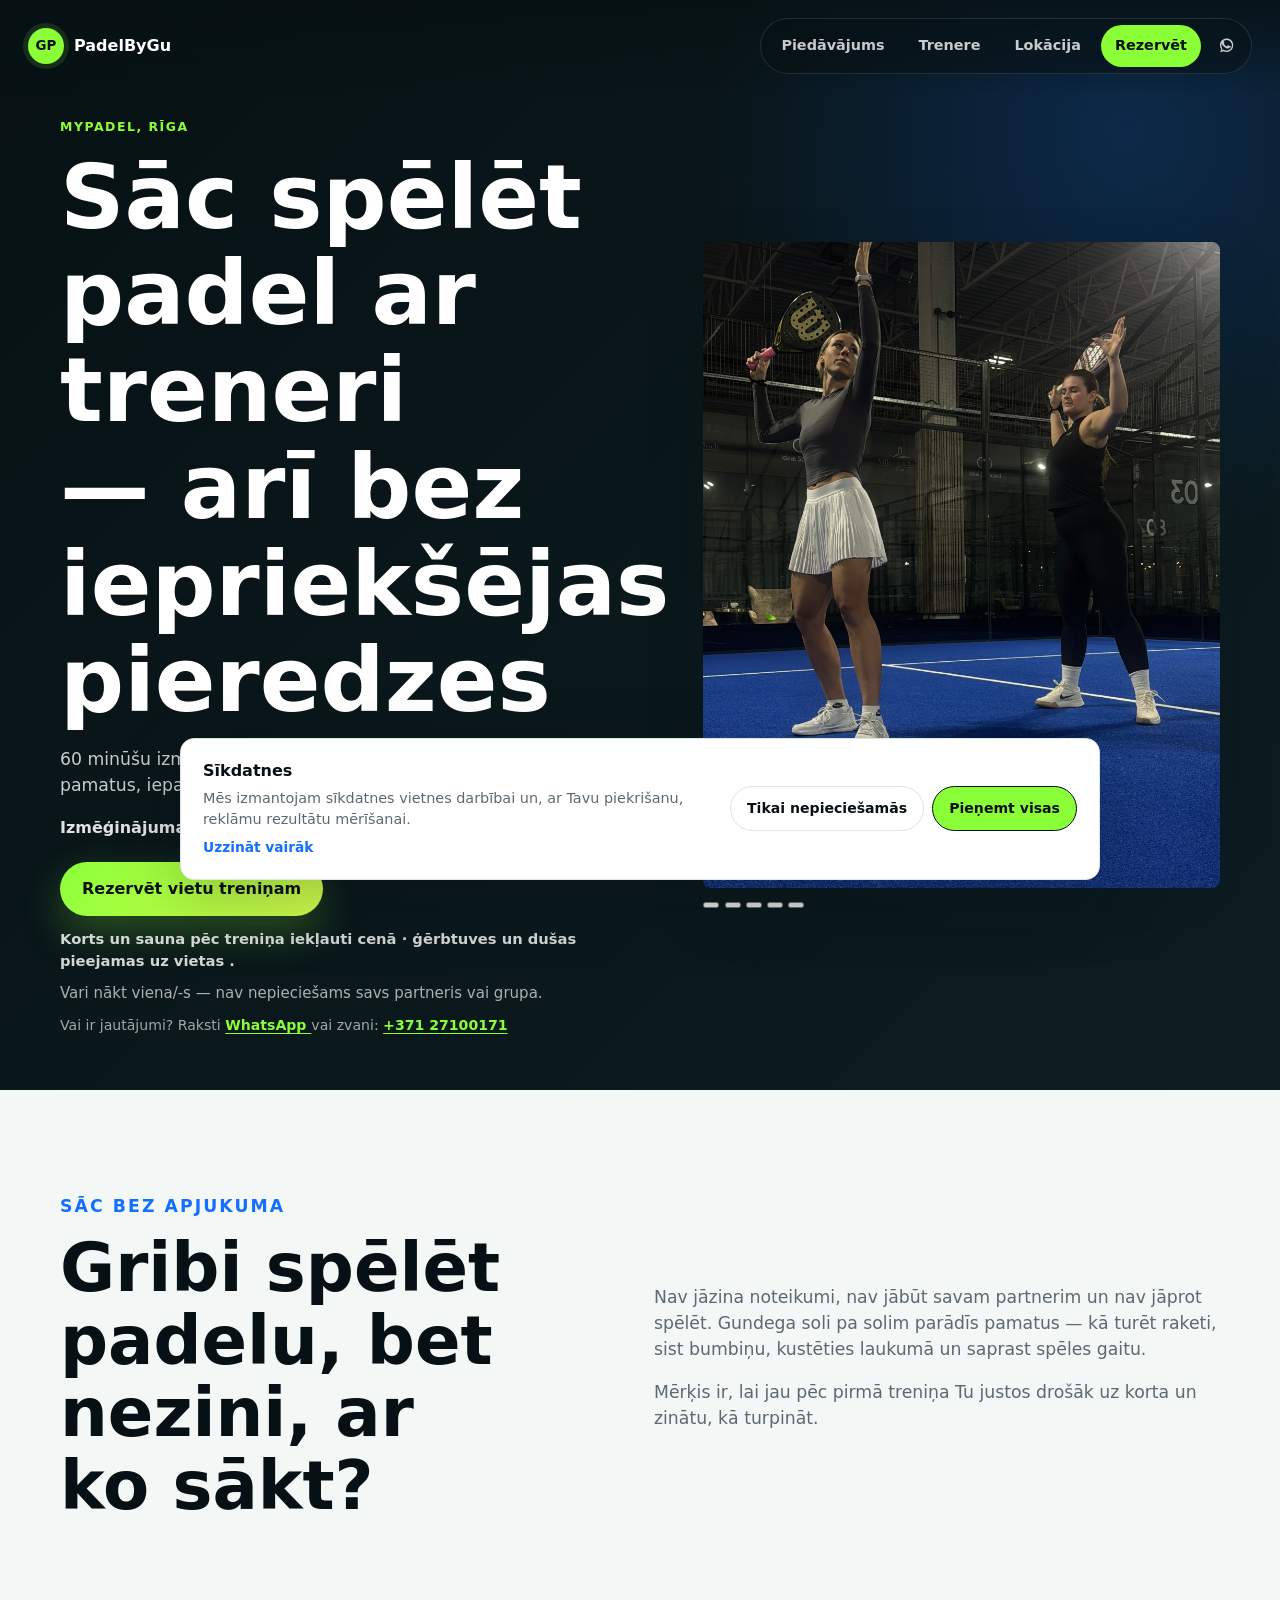
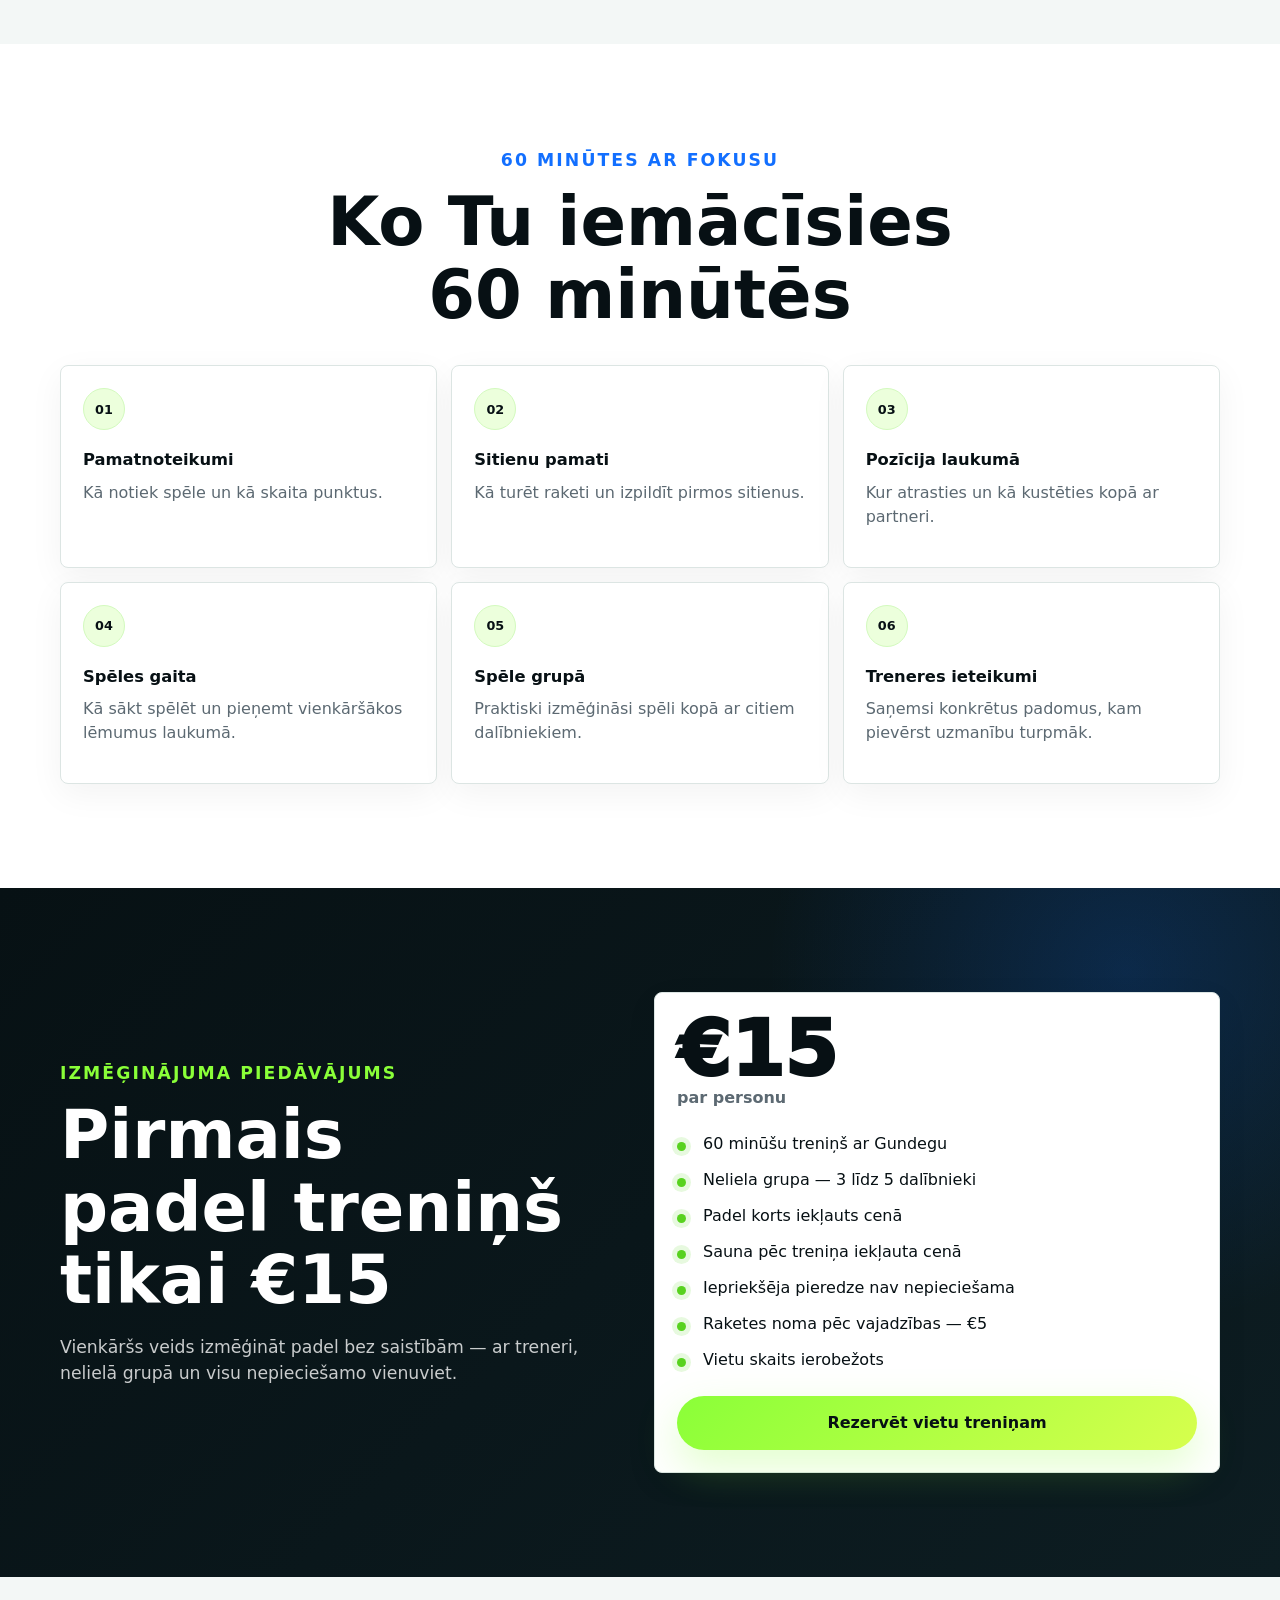
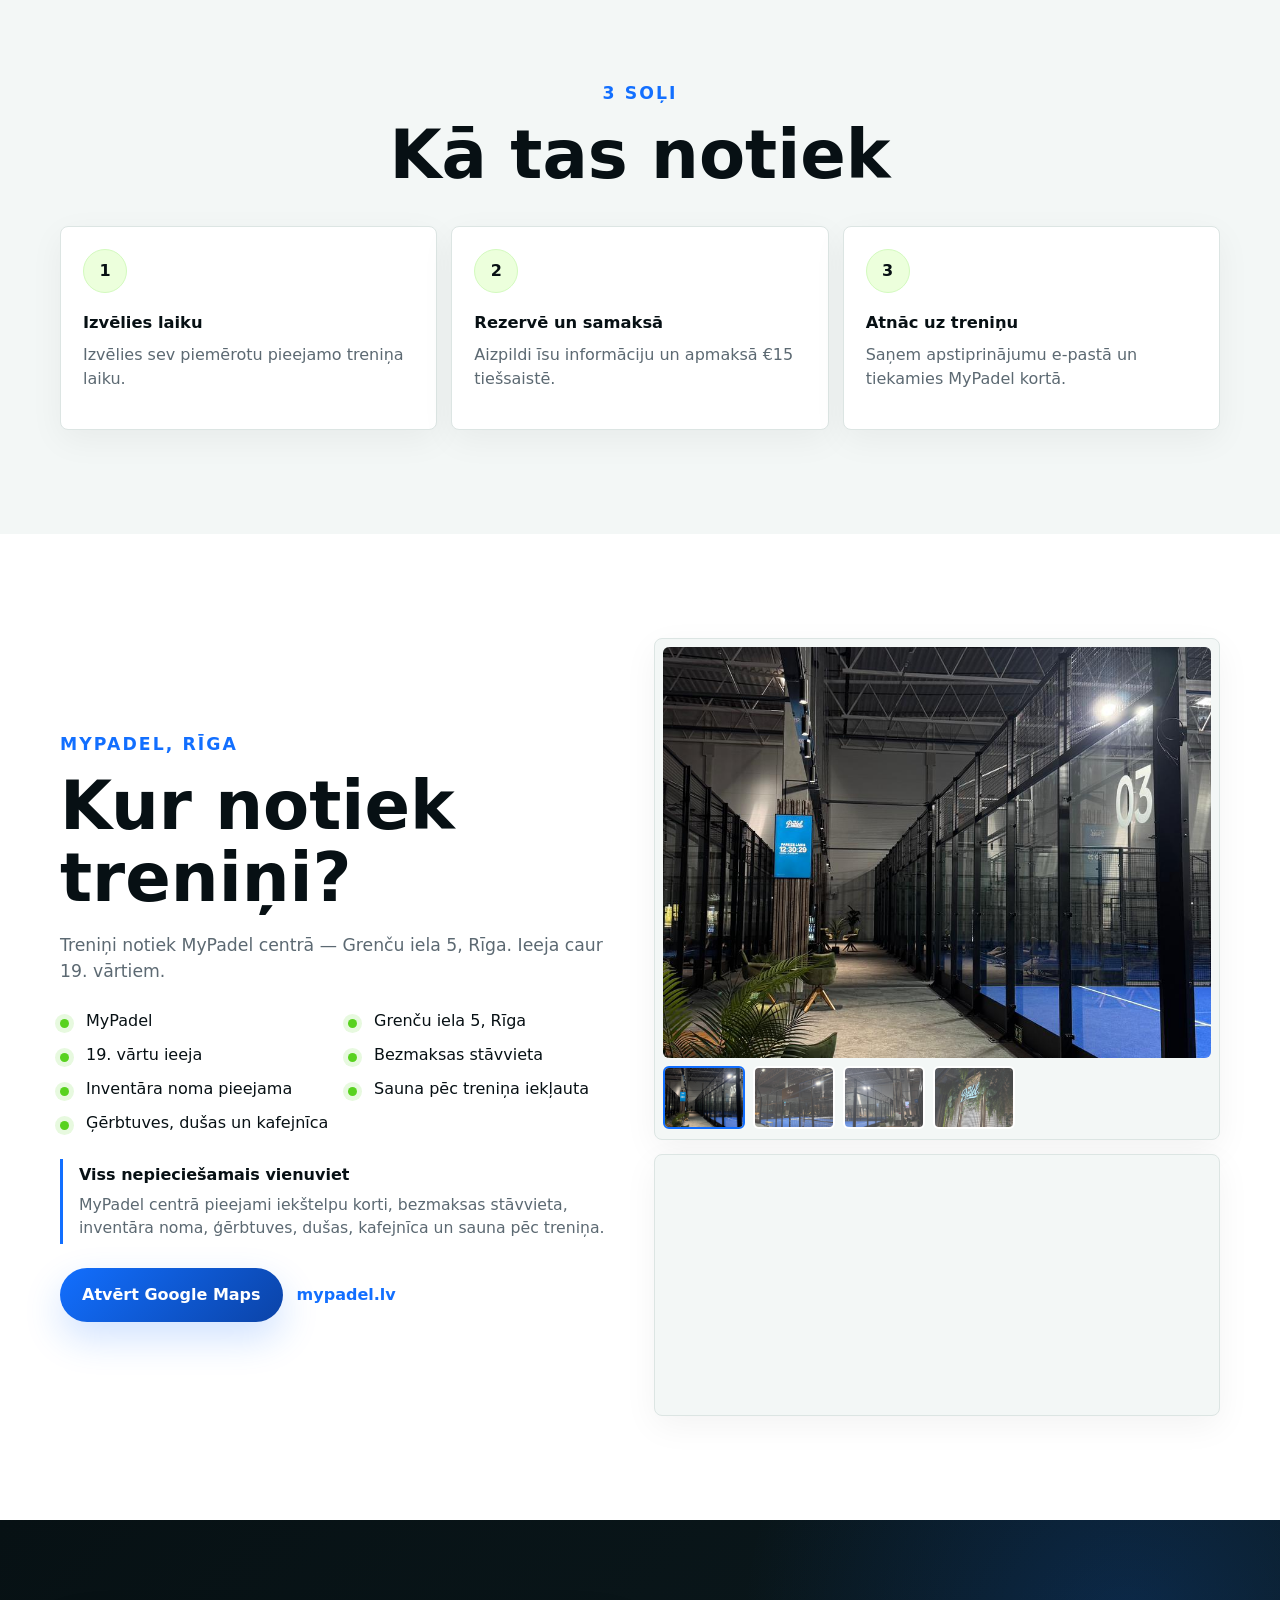
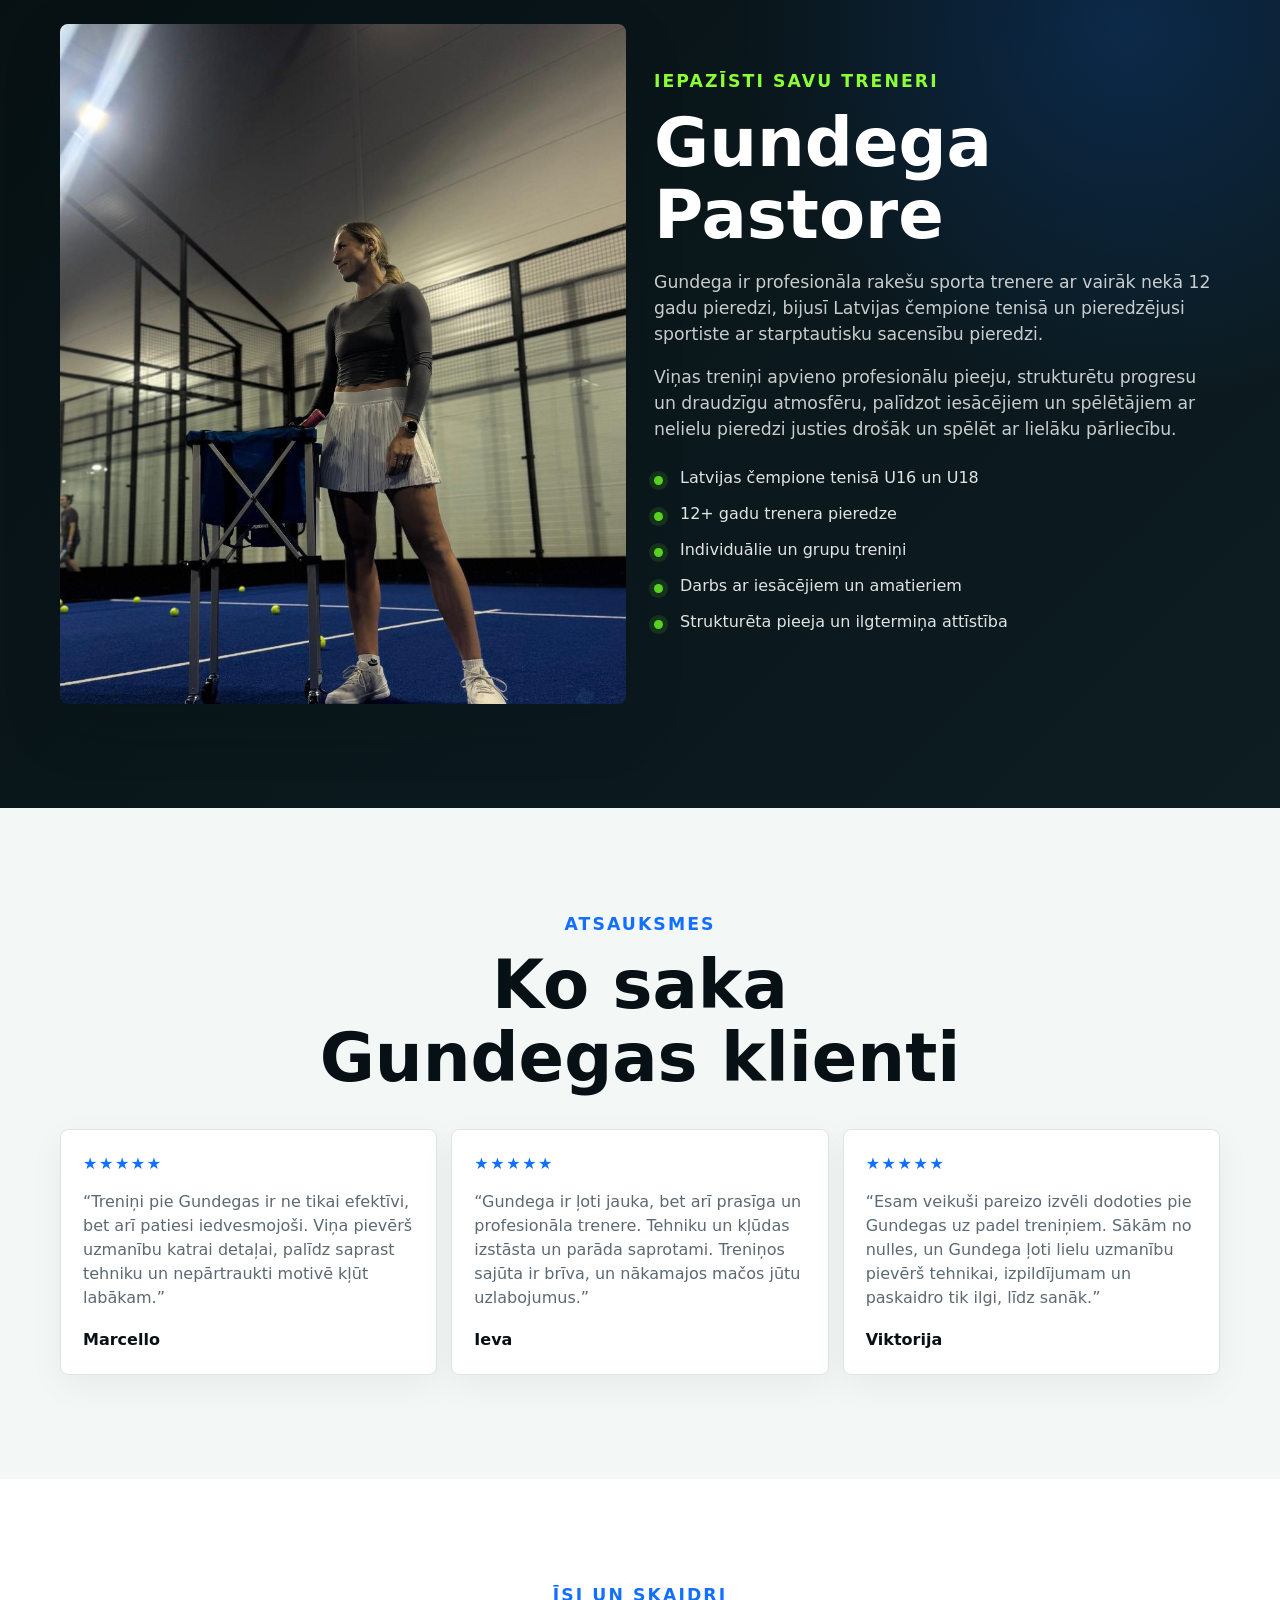
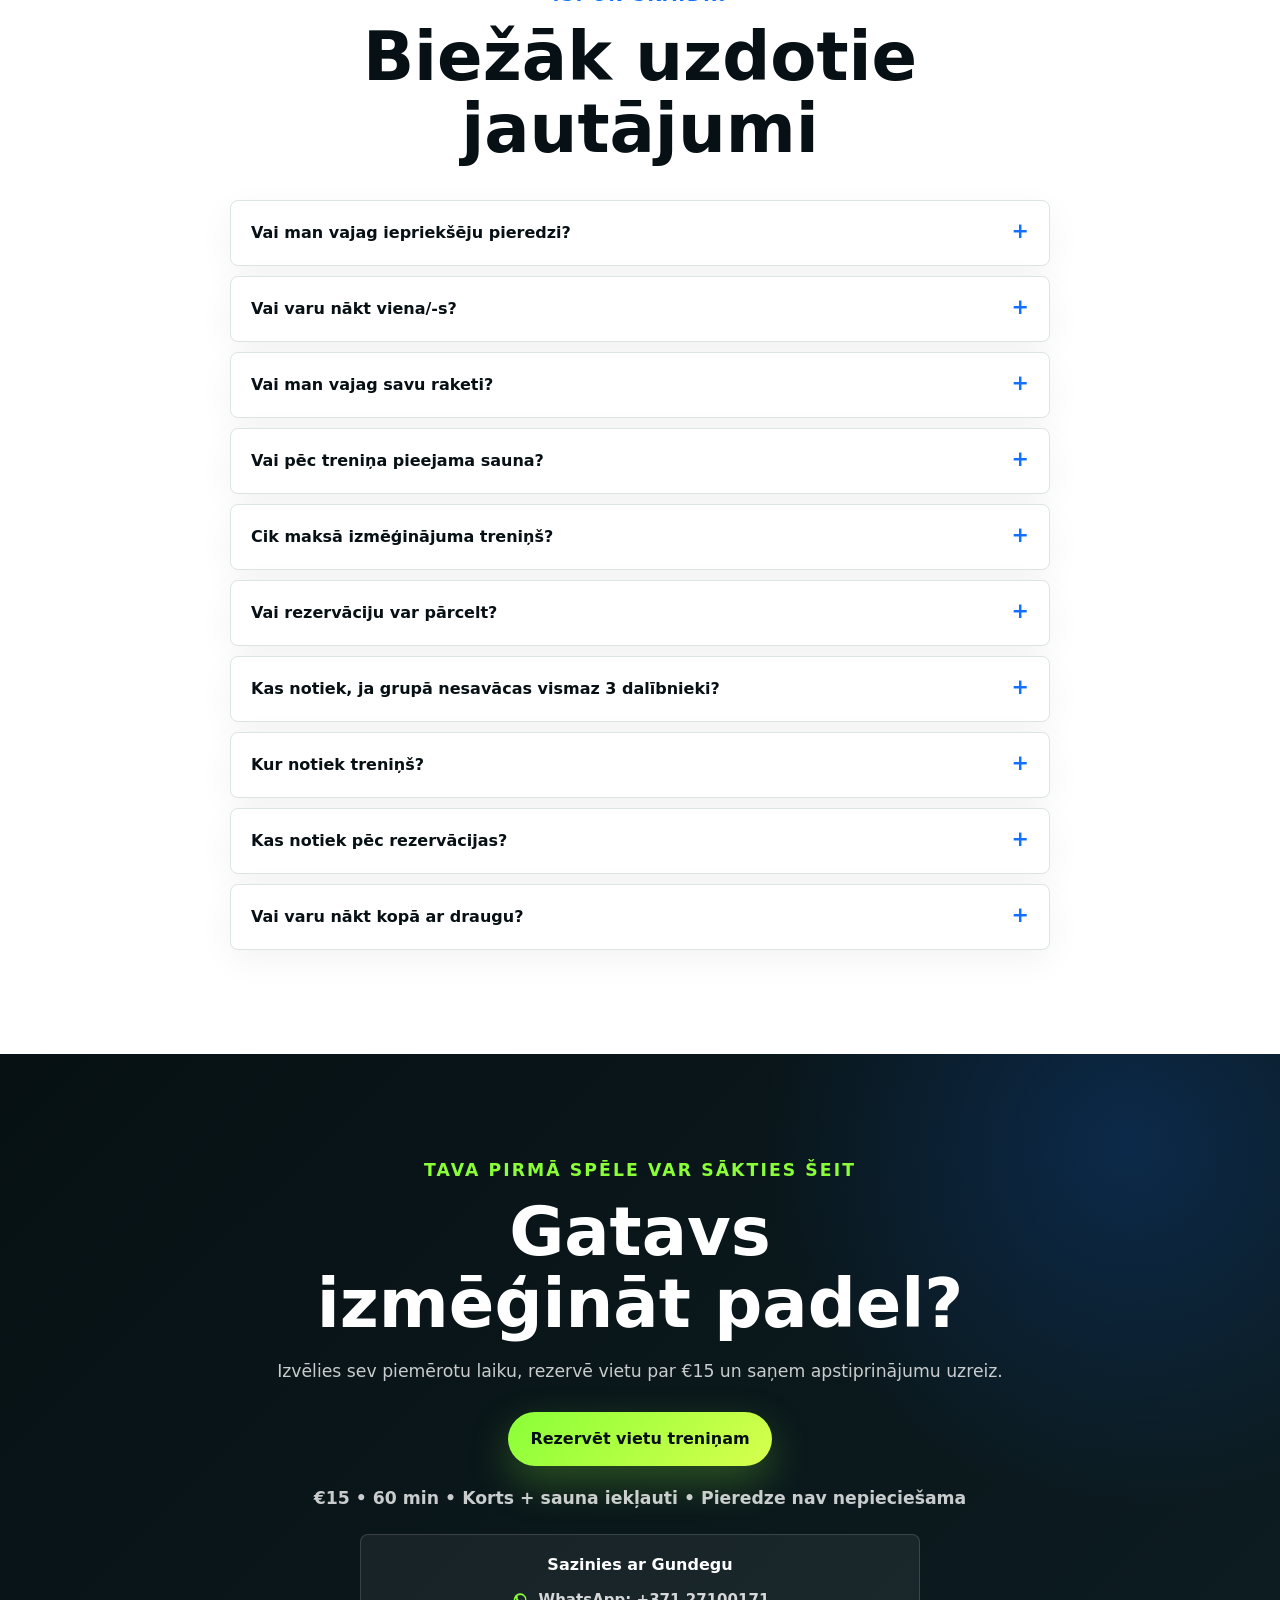
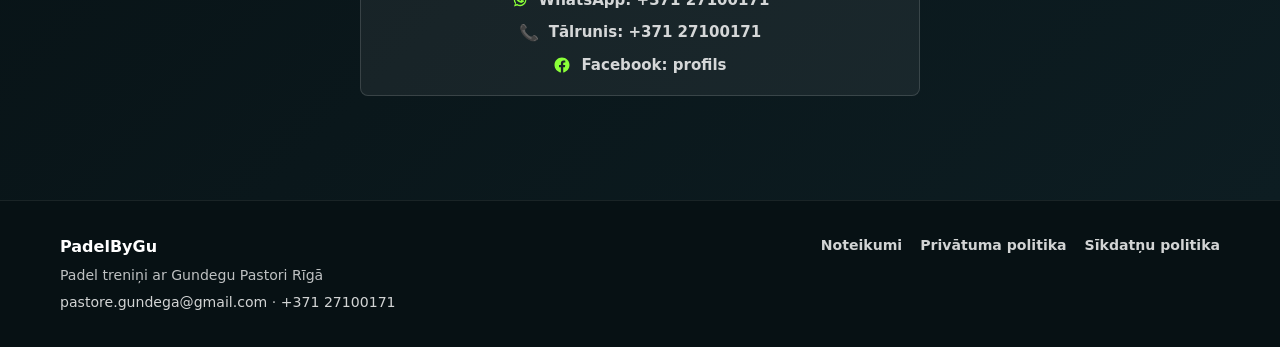
==== commit 0f7e1831: "Update index.html" ====
--- a/index.html
+++ b/index.html
@@ -22,13 +22,13 @@
     >
 
     <meta property="og:type" content="website">
-    <meta property="og:image" content="assets/training-detail.jpeg">
-
-    <link
-      rel="preload"
-      href="assets/training-detail.jpeg"
-      as="image"
-    >
+    <meta property="og:image" content="assets/hero-coach.jpeg">
+
+<link
+  rel="preload"
+  href="assets/hero-coach.jpeg"
+  as="image"
+>
 
     <link
       rel="stylesheet"
@@ -176,115 +176,175 @@
 
 
           <!-- HERO MEDIA -->
-          <div
-            class="hero-media reveal"
-            aria-label="Padela treniņa foto un video"
-          >
-
-            <div class="hero-frame">
-
-              <img
-                class="hero-media-item hero-photo is-active"
-                data-media-id="photo-1"
-                src="assets/training-detail.jpeg"
-                alt="Gundega māca padela tehniku pieaugušai spēlētājai"
-                loading="eager"
-              >
-
-              <video
-                class="hero-media-item hero-video"
-                data-media-id="video-1"
-                src="assets/Gu_vid_13.mp4"
-                muted
-                loop
-                playsinline
-                preload="metadata"
-              ></video>
-
-              <img
-                class="hero-media-item hero-photo"
-                data-media-id="photo-2"
-                src="assets/IMG_9888.jpeg"
-                alt="Padela treniņš ar Gundegu MyPadel kortā"
-                loading="lazy"
-              >
-
-              <img
-                class="hero-media-item hero-photo"
-                data-media-id="photo-3"
-                src="assets/hero-coach.jpeg"
-                alt="Trenere Gundega Pastore padela kortā"
-                loading="lazy"
-              >
-
-            </div>
-
-
-            <div
-              class="media-strip"
-              role="tablist"
-              aria-label="Padela treniņa vizuālie materiāli"
-            >
-
-              <button
-                class="media-thumb is-active"
-                type="button"
-                data-target="photo-1"
-                aria-label="Rādīt pirmo foto"
-              >
-                <img
-                  src="assets/training-detail.jpeg"
-                  alt=""
-                >
-                <span>Foto</span>
-              </button>
-
-              <button
-                class="media-thumb"
-                type="button"
-                data-target="video-1"
-                aria-label="Rādīt video"
-              >
-                <video
-                  src="assets/Gu_vid_13.mp4"
-                  muted
-                  playsinline
-                  preload="metadata"
-                  aria-hidden="true"
-                ></video>
-
-                <span>Video</span>
-              </button>
-
-              <button
-                class="media-thumb"
-                type="button"
-                data-target="photo-2"
-                aria-label="Rādīt otro foto"
-              >
-                <img
-                  src="assets/IMG_9888.jpeg"
-                  alt=""
-                >
-                <span>Foto</span>
-              </button>
-
-              <button
-                class="media-thumb"
-                type="button"
-                data-target="photo-3"
-                aria-label="Rādīt trešo foto"
-              >
-                <img
-                  src="assets/hero-coach.jpeg"
-                  alt=""
-                >
-                <span>Foto</span>
-              </button>
-
-            </div>
-
-          </div>
+<div
+  class="hero-media reveal"
+  aria-label="Padela treniņa foto un video"
+>
+
+  <div
+    class="hero-frame"
+    id="heroCarousel"
+    tabindex="0"
+    aria-label="PadelByGu treniņu galerija"
+  >
+
+    <!-- 1. Adult training video -->
+    <video
+      class="hero-media-item hero-video is-active"
+      data-media-id="media-1"
+      src="assets/padel-session.mp4"
+      poster="assets/hero-coach.jpeg"
+      muted
+      loop
+      playsinline
+      autoplay
+      preload="metadata"
+      aria-label="Gundega vada padela treniņu pieaugušai spēlētājai"
+    ></video>
+
+
+    <!-- 2. Adult training photo -->
+    <img
+      class="hero-media-item hero-photo"
+      data-media-id="media-2"
+      src="assets/hero-coach.jpeg"
+      alt="Gundega trenē pieaugušu spēlētāju MyPadel kortā"
+      loading="lazy"
+    >
+
+
+    <!-- 3. Family / child training photo -->
+    <img
+      class="hero-media-item hero-photo"
+      data-media-id="media-3"
+      src="assets/training-detail.jpeg"
+      alt="Gundega vada padela treniņu MyPadel kortā"
+      loading="lazy"
+    >
+
+
+    <!-- 4. Child training action photo -->
+    <img
+      class="hero-media-item hero-photo"
+      data-media-id="media-4"
+      src="assets/IMG_9888.jpeg"
+      alt="Padela treniņš MyPadel kortā"
+      loading="lazy"
+    >
+
+
+    <!-- 5. Child training video -->
+    <video
+      class="hero-media-item hero-video"
+      data-media-id="media-5"
+      src="assets/Gu_vid_13.mp4"
+      muted
+      loop
+      playsinline
+      preload="metadata"
+      aria-label="PadelByGu treniņš MyPadel kortā"
+    ></video>
+
+
+    <!-- Previous -->
+    <button
+      class="hero-arrow hero-arrow--prev"
+      id="heroPrev"
+      type="button"
+      aria-label="Iepriekšējais foto vai video"
+    >
+      <svg
+        viewBox="0 0 24 24"
+        aria-hidden="true"
+      >
+        <path
+          d="M15 18l-6-6 6-6"
+          fill="none"
+          stroke="currentColor"
+          stroke-width="2.5"
+          stroke-linecap="round"
+          stroke-linejoin="round"
+        />
+      </svg>
+    </button>
+
+
+    <!-- Next -->
+    <button
+      class="hero-arrow hero-arrow--next"
+      id="heroNext"
+      type="button"
+      aria-label="Nākamais foto vai video"
+    >
+      <svg
+        viewBox="0 0 24 24"
+        aria-hidden="true"
+      >
+        <path
+          d="M9 6l6 6-6 6"
+          fill="none"
+          stroke="currentColor"
+          stroke-width="2.5"
+          stroke-linecap="round"
+          stroke-linejoin="round"
+        />
+      </svg>
+    </button>
+
+  </div>
+
+
+  <!-- Carousel dots -->
+  <div
+    class="hero-dots"
+    id="heroDots"
+    role="tablist"
+    aria-label="Galerijas navigācija"
+  >
+
+    <button
+      class="hero-dot is-active"
+      type="button"
+      data-index="0"
+      aria-label="Rādīt 1. materiālu"
+      aria-selected="true"
+    ></button>
+
+    <button
+      class="hero-dot"
+      type="button"
+      data-index="1"
+      aria-label="Rādīt 2. materiālu"
+      aria-selected="false"
+    ></button>
+
+    <button
+      class="hero-dot"
+      type="button"
+      data-index="2"
+      aria-label="Rādīt 3. materiālu"
+      aria-selected="false"
+    ></button>
+
+    <button
+      class="hero-dot"
+      type="button"
+      data-index="3"
+      aria-label="Rādīt 4. materiālu"
+      aria-selected="false"
+    ></button>
+
+    <button
+      class="hero-dot"
+      type="button"
+      data-index="4"
+      aria-label="Rādīt 5. materiālu"
+      aria-selected="false"
+    ></button>
+
+  </div>
+
+</div>
 
         </div>
 
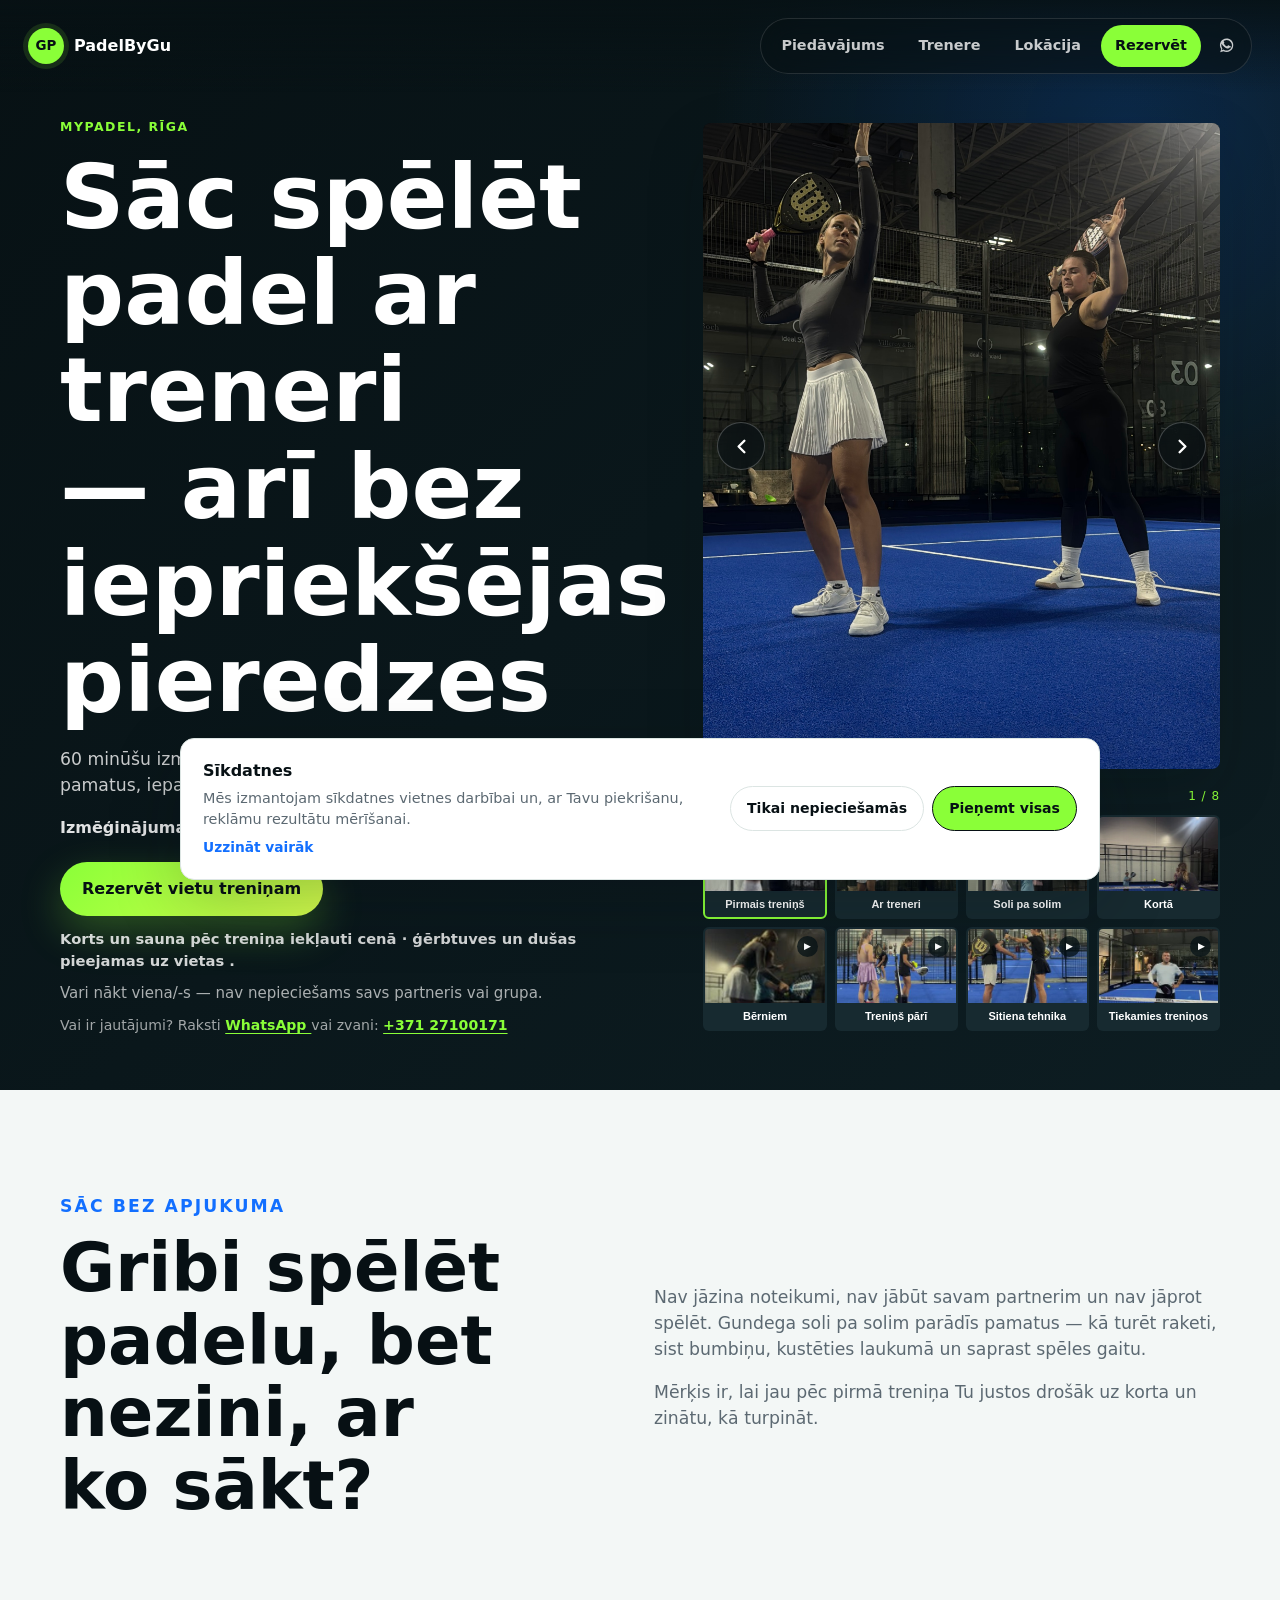
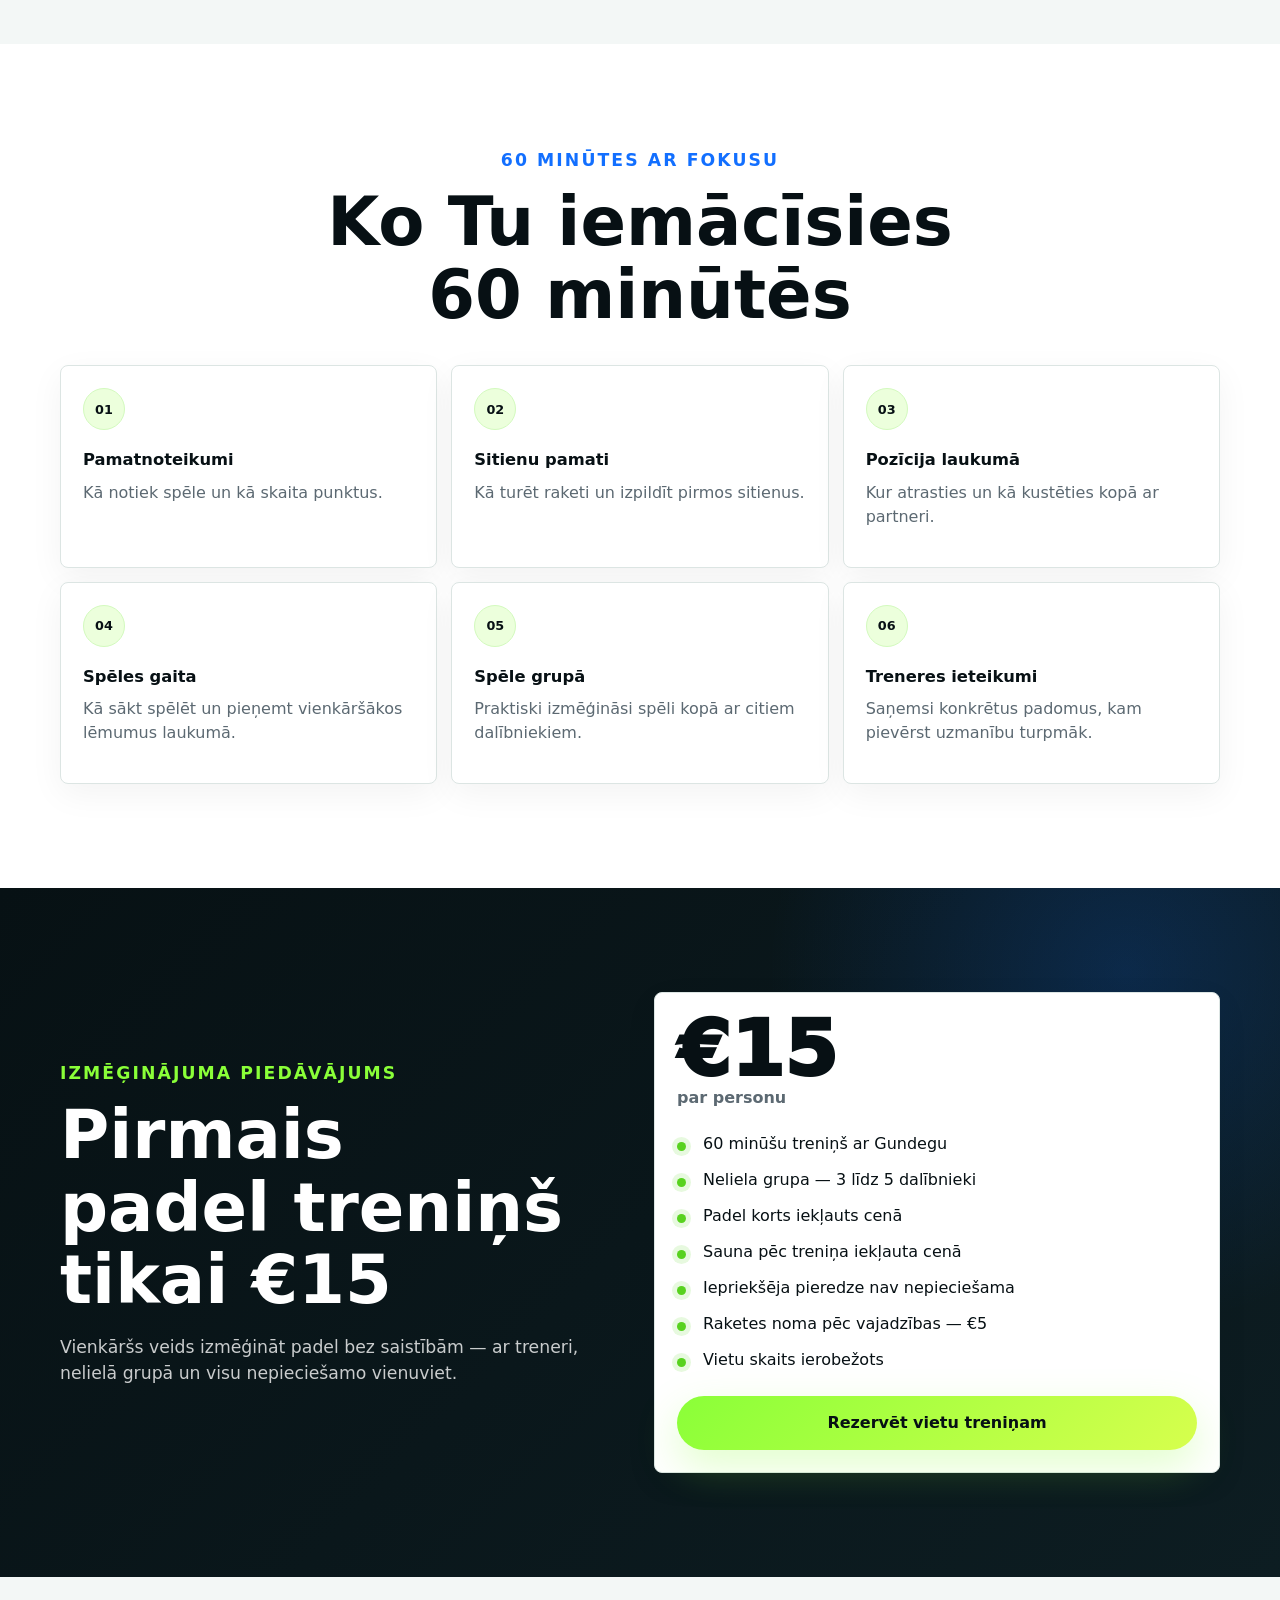
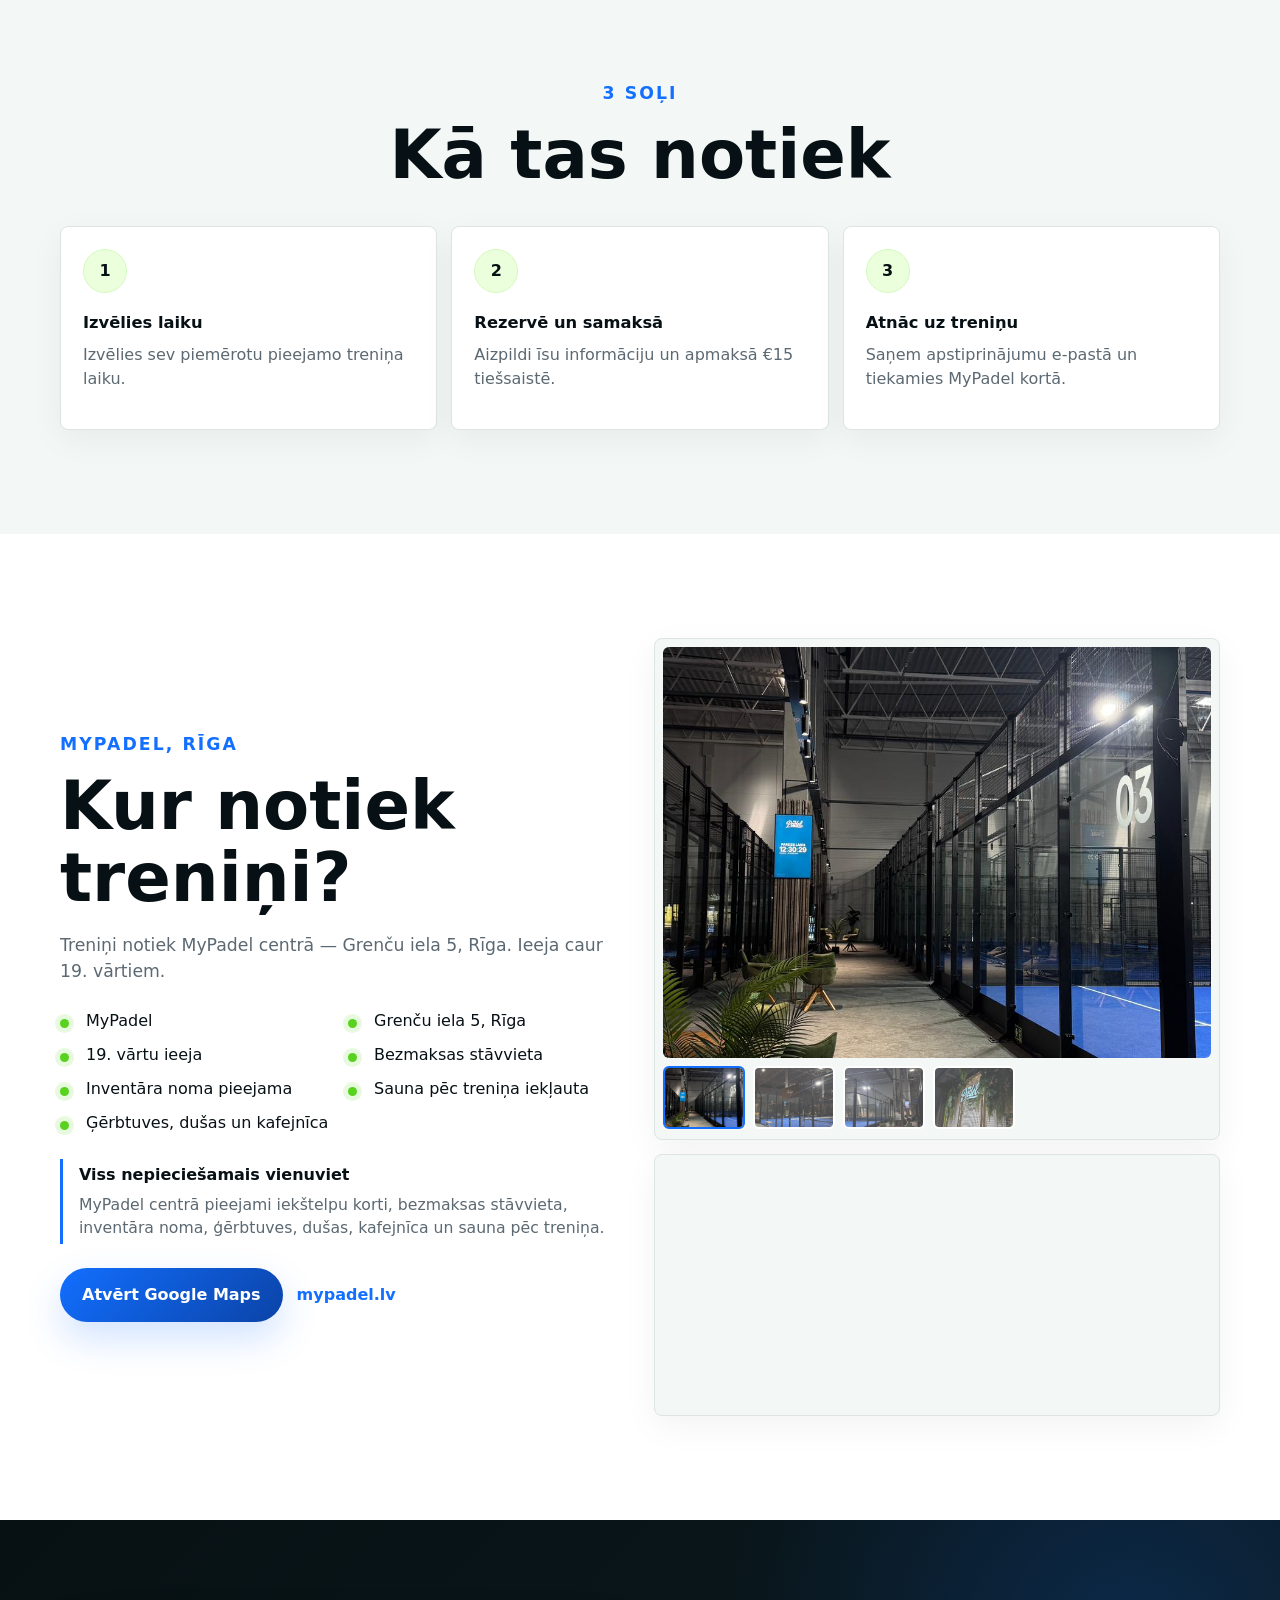
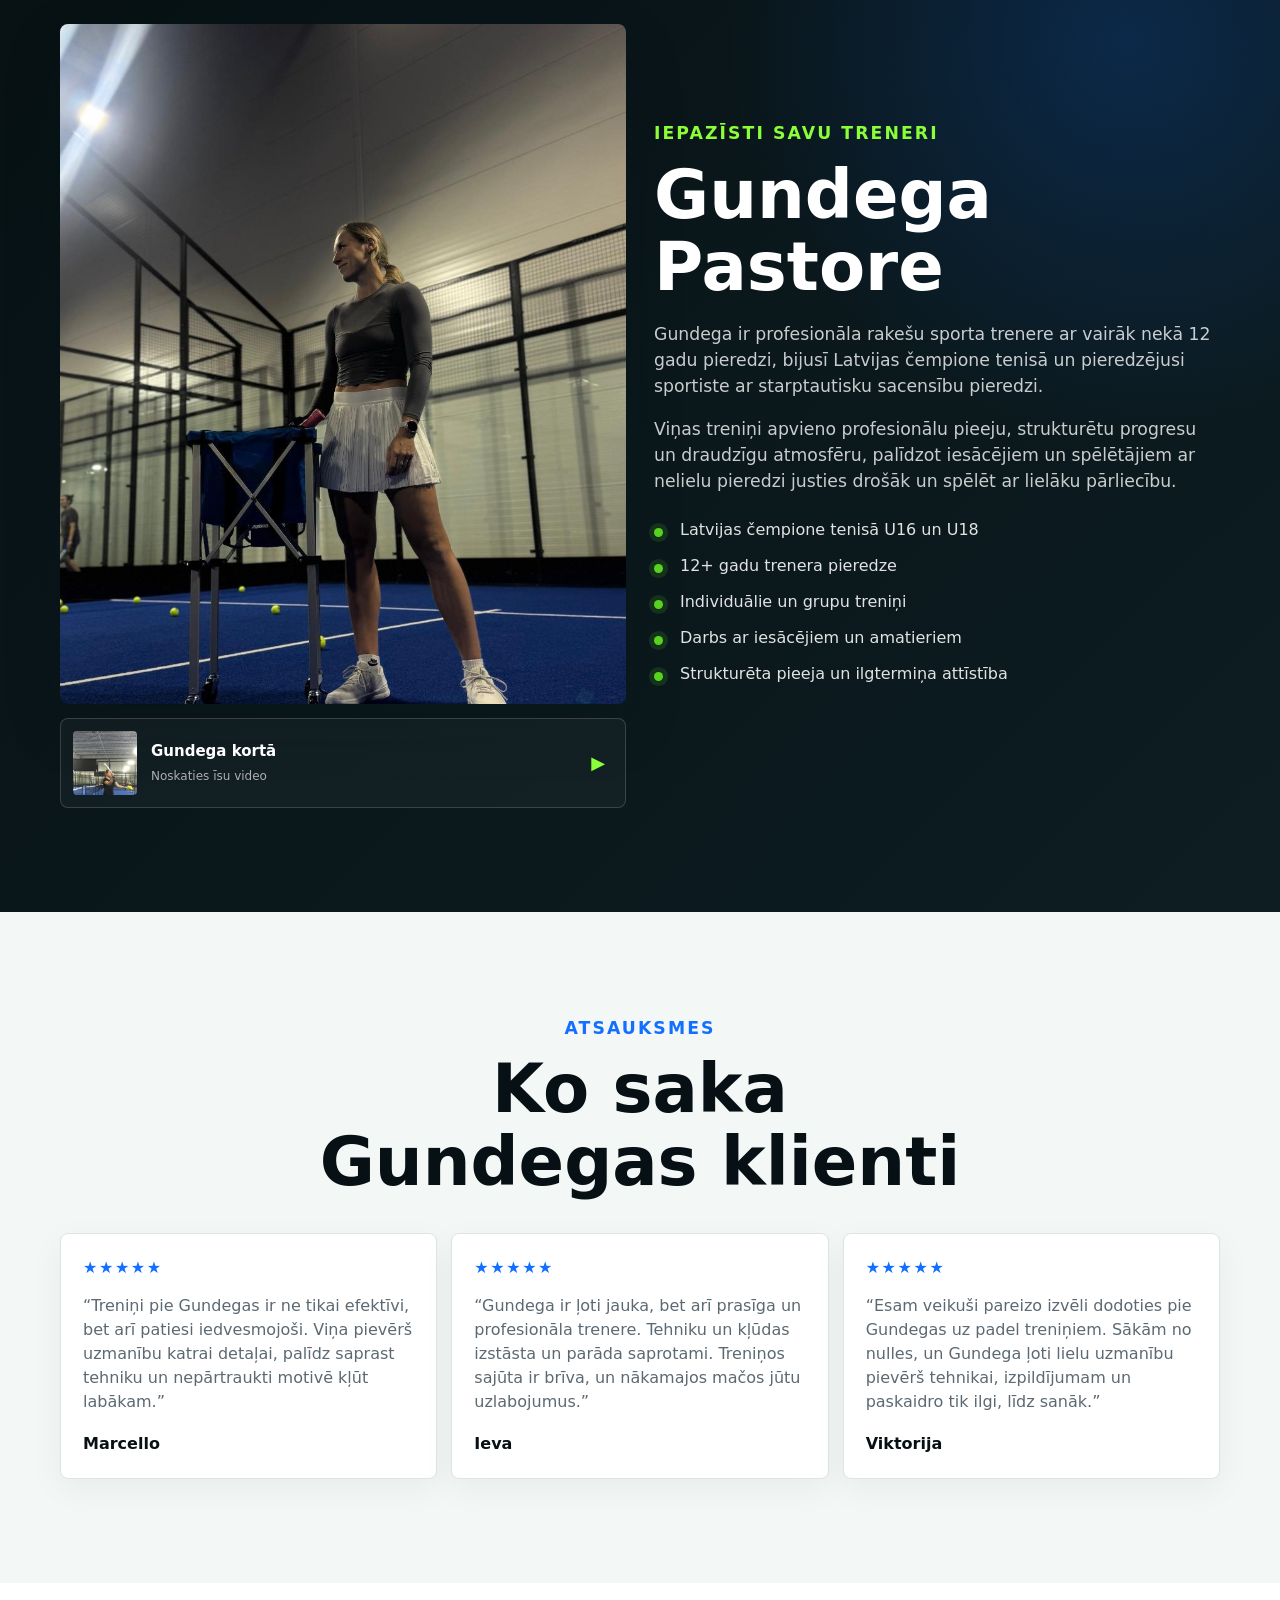
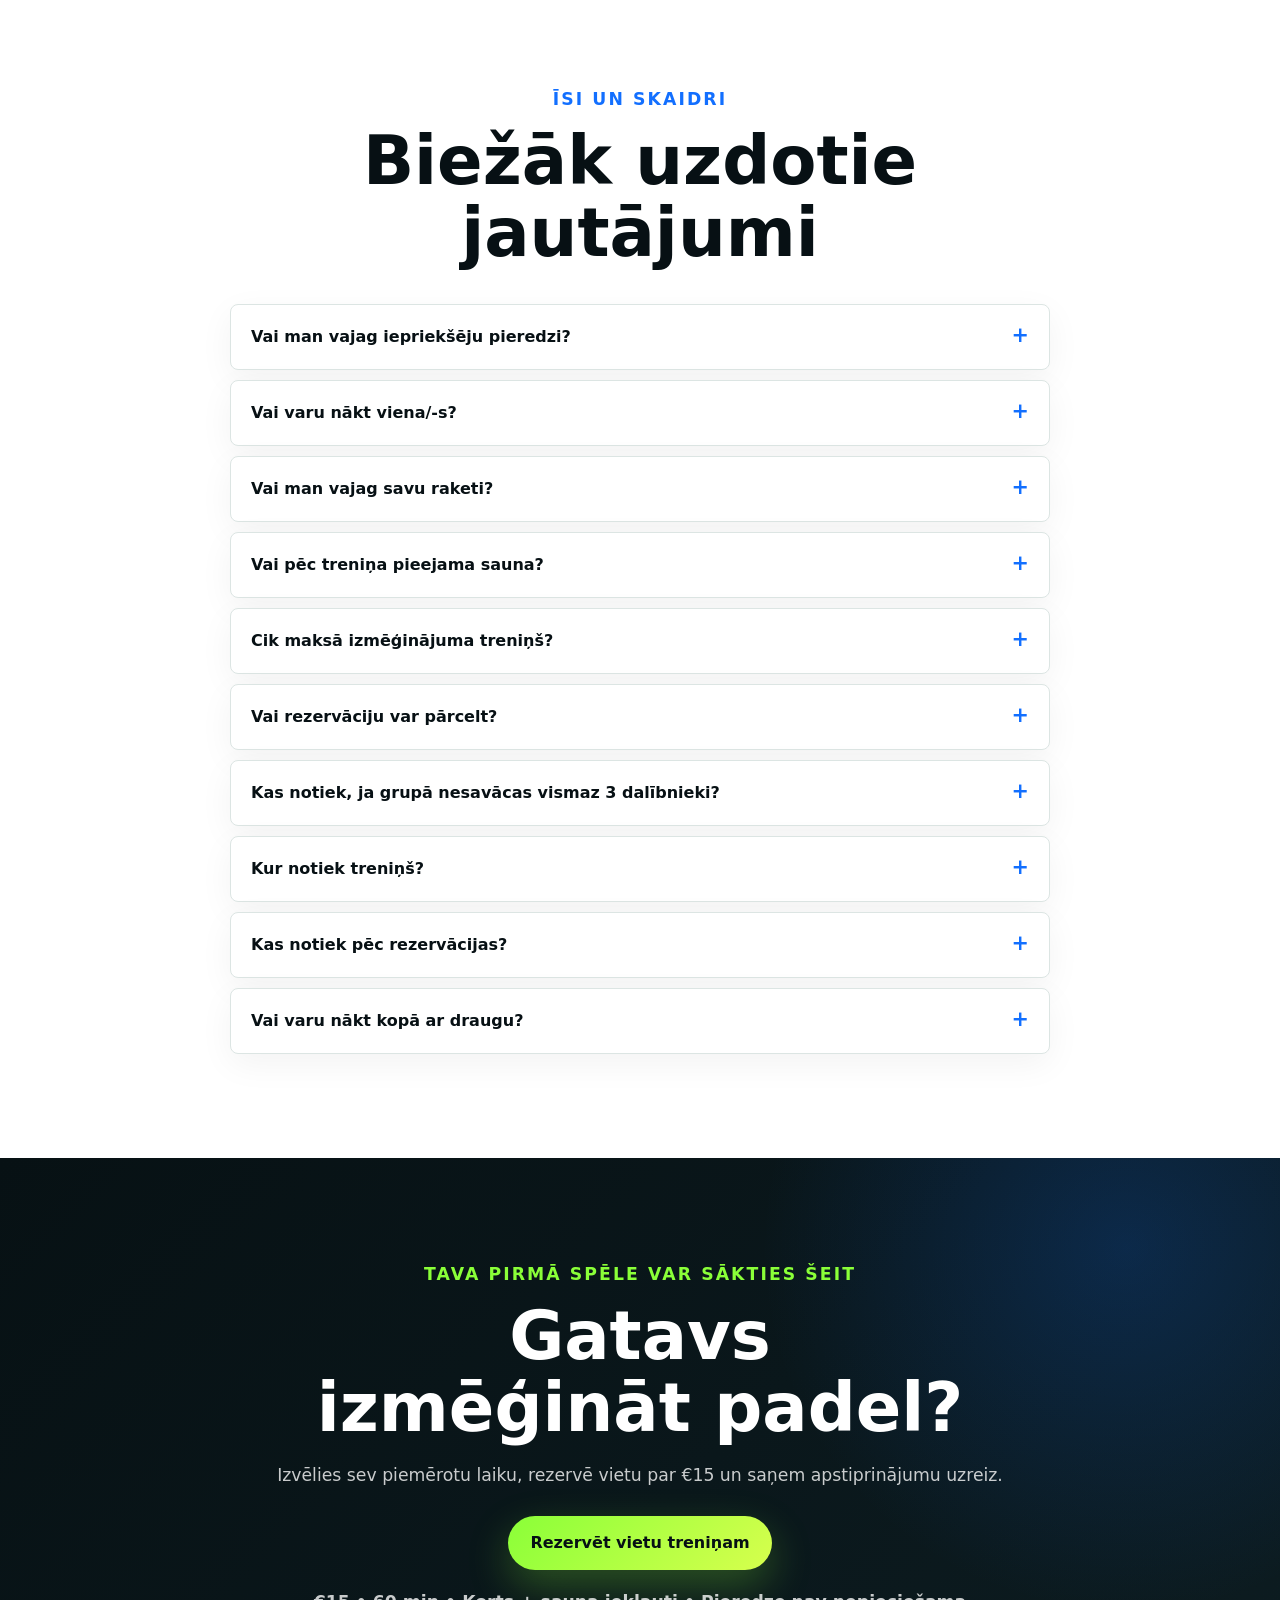
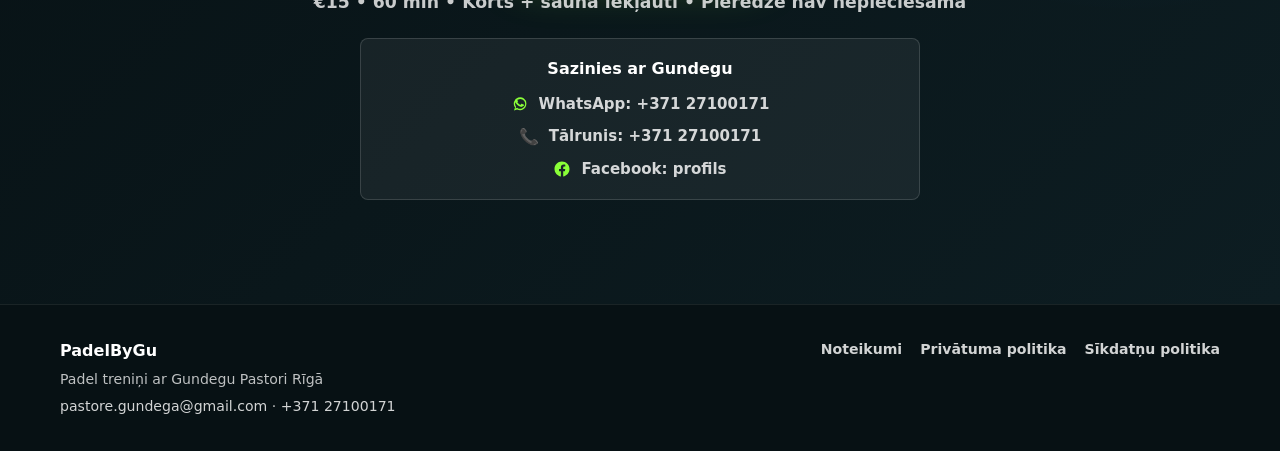
==== commit 2858e869: "Refresh training gallery and coach media" ====
--- a/index.html
+++ b/index.html
@@ -35,6 +35,7 @@
       href="styles.css"
     >
 
+    <link rel="stylesheet" href="media.css">
     <link
       rel="canonical"
       href="https://padelbygu.com/"
@@ -245,6 +246,10 @@
       aria-label="PadelByGu treniņš MyPadel kortā"
     ></video>
 
+
+    <video class="hero-media-item hero-video" data-media-id="media-6" data-src="assets/media/coaching-pair.mp4" poster="assets/media/coaching-pair.jpg" muted loop playsinline preload="none" aria-label="Treniņš pārī"></video>
+    <video class="hero-media-item hero-video" data-media-id="media-7" data-src="assets/media/technique.mp4" poster="assets/media/technique.jpg" muted loop playsinline preload="none" aria-label="Sitiena tehnika"></video>
+    <video class="hero-media-item hero-video" data-media-id="media-8" data-src="assets/media/court-moments.mp4" poster="assets/media/court-moments.jpg" muted loop playsinline preload="none" aria-label="Tiekamies treniņos"></video>
 
     <!-- Previous -->
     <button
@@ -294,54 +299,40 @@
   </div>
 
 
-  <!-- Carousel dots -->
-  <div
-    class="hero-dots"
-    id="heroDots"
-    role="tablist"
-    aria-label="Galerijas navigācija"
-  >
-
-    <button
-      class="hero-dot is-active"
-      type="button"
-      data-index="0"
-      aria-label="Rādīt 1. materiālu"
-      aria-selected="true"
-    ></button>
-
-    <button
-      class="hero-dot"
-      type="button"
-      data-index="1"
-      aria-label="Rādīt 2. materiālu"
-      aria-selected="false"
-    ></button>
-
-    <button
-      class="hero-dot"
-      type="button"
-      data-index="2"
-      aria-label="Rādīt 3. materiālu"
-      aria-selected="false"
-    ></button>
-
-    <button
-      class="hero-dot"
-      type="button"
-      data-index="3"
-      aria-label="Rādīt 4. materiālu"
-      aria-selected="false"
-    ></button>
-
-    <button
-      class="hero-dot"
-      type="button"
-      data-index="4"
-      aria-label="Rādīt 5. materiālu"
-      aria-selected="false"
-    ></button>
-
+  <div class="gallery-heading"><span>Ieskaties treniņos</span><span id="galleryCount" aria-live="polite" aria-atomic="true">1 / 8</span></div>
+  <div class="hero-thumbs" id="heroDots" role="group" aria-label="Izvēlies foto vai video">
+    <button class="hero-thumb is-active" type="button" data-index="0" aria-label="Atskaņot video: Pirmais treniņš" aria-pressed="true">
+      <img src="assets/media/first-video-thumb.jpg" alt="" width="140" height="100">
+      <span class="thumb-play" aria-hidden="true">▶</span><span class="thumb-label">Pirmais treniņš</span>
+    </button>
+    <button class="hero-thumb" type="button" data-index="1" aria-label="Rādīt foto: Ar treneri" aria-pressed="false">
+      <img src="assets/media/coach-photo-thumb.jpg" alt="" width="140" height="100">
+      <span class="thumb-label">Ar treneri</span>
+    </button>
+    <button class="hero-thumb" type="button" data-index="2" aria-label="Rādīt foto: Soli pa solim" aria-pressed="false">
+      <img src="assets/media/training-photo-thumb.jpg" alt="" width="140" height="100">
+      <span class="thumb-label">Soli pa solim</span>
+    </button>
+    <button class="hero-thumb" type="button" data-index="3" aria-label="Rādīt foto: Kortā" aria-pressed="false">
+      <img src="assets/media/court-photo-thumb.jpg" alt="" width="140" height="100">
+      <span class="thumb-label">Kortā</span>
+    </button>
+    <button class="hero-thumb" type="button" data-index="4" aria-label="Atskaņot video: Bērniem" aria-pressed="false">
+      <img src="assets/media/junior-video-thumb.jpg" alt="" width="140" height="100">
+      <span class="thumb-play" aria-hidden="true">▶</span><span class="thumb-label">Bērniem</span>
+    </button>
+    <button class="hero-thumb" type="button" data-index="5" aria-label="Atskaņot video: Treniņš pārī" aria-pressed="false">
+      <img src="assets/media/coaching-pair-thumb.jpg" alt="" width="140" height="100">
+      <span class="thumb-play" aria-hidden="true">▶</span><span class="thumb-label">Treniņš pārī</span>
+    </button>
+    <button class="hero-thumb" type="button" data-index="6" aria-label="Atskaņot video: Sitiena tehnika" aria-pressed="false">
+      <img src="assets/media/technique-thumb.jpg" alt="" width="140" height="100">
+      <span class="thumb-play" aria-hidden="true">▶</span><span class="thumb-label">Sitiena tehnika</span>
+    </button>
+    <button class="hero-thumb" type="button" data-index="7" aria-label="Atskaņot video: Tiekamies treniņos" aria-pressed="false">
+      <img src="assets/media/court-moments-thumb.jpg" alt="" width="140" height="100">
+      <span class="thumb-play" aria-hidden="true">▶</span><span class="thumb-label">Tiekamies treniņos</span>
+    </button>
   </div>
 
 </div>
@@ -908,16 +899,19 @@
 
         <div class="section-inner coach-layout">
 
-          <div class="coach-photo reveal">
-
-            <img
-              src="assets/coach-cover.jpg"
-              alt="Trenere Gundega Pastore MyPadel kortā"
-              loading="lazy"
-            >
-
-          </div>
-
+          <div class="coach-media reveal">
+            <div class="coach-photo">
+              <img src="assets/coach-cover.jpg" alt="Trenere Gundega Pastore MyPadel kortā" loading="lazy">
+            </div>
+            <details class="coach-video-secondary" id="coachVideoPanel">
+              <summary id="coachPlay">
+                <img src="assets/media/gundega-coaching-thumb.jpg" alt="" width="64" height="64">
+                <span><strong>Gundega kortā</strong><small>Noskaties īsu video</small></span>
+                <span class="coach-video-icon" aria-hidden="true">▶</span>
+              </summary>
+              <video id="coachVideo" data-src="assets/media/gundega-coaching.mp4" poster="assets/media/gundega-coaching.jpg" controls muted loop playsinline preload="none" aria-label="Gundega demonstrē padela sitienu"></video>
+            </details>
+          </div>
 
           <div class="coach-copy reveal">
 
--- a/styles.css
+++ b/styles.css
@@ -4,159 +4,276 @@
   --paper: #ffffff;
   --soft: #f3f7f6;
   --line: #dce5e3;
+
   --dark: #071114;
   --dark-2: #0d1d22;
+
   --green: #8aff38;
   --green-deep: #58d21f;
+
   --blue: #126fff;
   --blue-deep: #0b43a7;
-  --shadow: 0 22px 60px rgba(7, 16, 20, 0.16);
+
+  --shadow:
+    0 22px 60px
+    rgba(7, 16, 20, 0.16);
+
   --radius: 8px;
+
   --max: 1160px;
 }
+
 
 * {
   box-sizing: border-box;
 }
 
+
 html {
   scroll-behavior: smooth;
 }
 
+
 body {
   margin: 0;
-  font-family: Inter, ui-sans-serif, system-ui, -apple-system, BlinkMacSystemFont, "Segoe UI", sans-serif;
+
+  font-family:
+    Inter,
+    ui-sans-serif,
+    system-ui,
+    -apple-system,
+    BlinkMacSystemFont,
+    "Segoe UI",
+    sans-serif;
+
   color: var(--ink);
+
   background: var(--paper);
+
   line-height: 1.5;
+
   padding-bottom: 84px;
 }
+
 
 img,
 video,
 iframe {
   display: block;
+
   max-width: 100%;
 }
+
 
 a {
   color: inherit;
+
   text-decoration: none;
 }
+
+
+/* =========================================================
+   HEADER
+========================================================= */
 
 .site-header {
   position: fixed;
+
   z-index: 50;
+
   top: 0;
   left: 0;
   right: 0;
+
   display: flex;
+
   align-items: center;
   justify-content: space-between;
+
   gap: 18px;
-  padding: 14px 18px;
+
+  padding:
+    14px
+    18px;
+
   color: #fff;
-  background: linear-gradient(180deg, rgba(7, 17, 20, 0.86), rgba(7, 17, 20, 0));
+
+  background:
+    linear-gradient(
+      180deg,
+      rgba(7, 17, 20, 0.86),
+      rgba(7, 17, 20, 0)
+    );
+
   pointer-events: none;
 }
+
 
 .brand,
 .desktop-nav {
   pointer-events: auto;
 }
 
+
 .brand {
   display: inline-flex;
+
   align-items: center;
+
   gap: 10px;
+
   font-weight: 800;
+
   letter-spacing: 0;
 }
+
 
 .brand-mark {
   display: grid;
+
   place-items: center;
+
   width: 36px;
   height: 36px;
+
   border-radius: 50%;
+
   color: var(--ink);
+
   background: var(--green);
+
   font-size: 0.84rem;
-  box-shadow: 0 0 0 5px rgba(138, 255, 56, 0.12);
-}
+
+  box-shadow:
+    0 0 0 5px
+    rgba(138, 255, 56, 0.12);
+}
+
 
 .desktop-nav {
   display: none;
 }
 
+
 .nav-icon-link {
   display: inline-flex;
+
   width: 38px;
   height: 38px;
+
   align-items: center;
   justify-content: center;
+
   border-radius: 999px;
 }
+
 
 .nav-icon-link svg {
   width: 19px;
   height: 19px;
+
   fill: currentColor;
 }
 
+
+/* =========================================================
+   SHARED SECTIONS
+========================================================= */
+
 .section-inner {
-  width: min(100% - 36px, var(--max));
+  width:
+    min(
+      100% - 36px,
+      var(--max)
+    );
+
   margin: 0 auto;
 }
+
 
 .section-dark {
   color: #fff;
+
   background:
-    radial-gradient(circle at 88% 12%, rgba(18, 111, 255, 0.2), transparent 28%),
-    linear-gradient(135deg, var(--dark), var(--dark-2));
-}
+    radial-gradient(
+      circle at 88% 12%,
+      rgba(18, 111, 255, 0.2),
+      transparent 28%
+    ),
+    linear-gradient(
+      135deg,
+      var(--dark),
+      var(--dark-2)
+    );
+}
+
 
 .section-light {
   background: var(--soft);
 }
 
+
 .section-white {
   background: var(--paper);
 }
 
+
 section {
-  padding: 76px 0;
-}
+  padding:
+    76px 0;
+}
+
+
+/* =========================================================
+   HERO
+========================================================= */
 
 .hero {
   min-height: 100svh;
-  padding: 96px 0 54px;
+
+  padding:
+    96px 0 54px;
+
   overflow: hidden;
 }
+
 
 .hero-grid {
   display: grid;
+
   gap: 34px;
 }
+
 
 .hero-copy {
   display: grid;
+
   align-content: center;
+
   min-height: 42svh;
 }
 
+
 .eyebrow {
-  margin: 0 0 12px;
+  margin:
+    0 0 12px;
+
   color: var(--blue);
+
   font-size: 0.78rem;
+
   font-weight: 850;
+
   letter-spacing: 0.12em;
+
   text-transform: uppercase;
 }
+
 
 .section-dark .eyebrow {
   color: var(--green);
 }
+
 
 .section-light .eyebrow,
 .section-white .eyebrow,
@@ -166,6 +283,7 @@
   color: var(--blue);
 }
 
+
 h1,
 h2,
 h3,
@@ -173,28 +291,53 @@
   margin-top: 0;
 }
 
+
 h1 {
   max-width: 760px;
+
   margin-bottom: 18px;
-  font-size: clamp(2.7rem, 13vw, 5.6rem);
+
+  font-size:
+    clamp(
+      2.7rem,
+      13vw,
+      5.6rem
+    );
+
   line-height: 1.08;
+
   letter-spacing: 0;
+
   text-wrap: balance;
 }
+
 
 h2 {
   margin-bottom: 18px;
-  font-size: clamp(2rem, 8vw, 4.2rem);
+
+  font-size:
+    clamp(
+      2rem,
+      8vw,
+      4.2rem
+    );
+
   line-height: 1.08;
+
   letter-spacing: 0;
+
   text-wrap: balance;
 }
+
 
 h3 {
   margin-bottom: 8px;
+
   font-size: 1.02rem;
+
   letter-spacing: 0;
 }
+
 
 .hero-subhead,
 .section-heading p,
@@ -202,9 +345,17 @@
 .coach-copy p,
 .final-cta p,
 .location-copy p {
-  color: rgba(255, 255, 255, 0.78);
+  color:
+    rgba(
+      255,
+      255,
+      255,
+      0.78
+    );
+
   font-size: 1.08rem;
 }
+
 
 .section-light .section-heading p,
 .section-white .section-heading p,
@@ -214,185 +365,452 @@
   color: var(--muted);
 }
 
+
 .trust-line {
   margin-bottom: 22px;
-  color: rgba(255, 255, 255, 0.88);
+
+  color:
+    rgba(
+      255,
+      255,
+      255,
+      0.88
+    );
+
   font-weight: 800;
 }
+
+
+/* =========================================================
+   BUTTONS
+========================================================= */
 
 .button {
   display: inline-flex;
+
   min-height: 54px;
+
   align-items: center;
   justify-content: center;
+
   border: 0;
+
   border-radius: 999px;
-  padding: 16px 22px;
+
+  padding:
+    16px 22px;
+
   font-weight: 850;
+
   line-height: 1;
-  transition: transform 180ms ease, box-shadow 180ms ease, background 180ms ease;
-}
+
+  transition:
+    transform 180ms ease,
+    box-shadow 180ms ease,
+    background 180ms ease;
+}
+
 
 .button:hover {
-  transform: translateY(-2px);
-}
+  transform:
+    translateY(-2px);
+}
+
 
 .button-primary {
   color: #061014;
-  background: linear-gradient(135deg, var(--green), #d7ff4d);
-  box-shadow: 0 16px 42px rgba(138, 255, 56, 0.26);
-}
+
+  background:
+    linear-gradient(
+      135deg,
+      var(--green),
+      #d7ff4d
+    );
+
+  box-shadow:
+    0 16px 42px
+    rgba(138, 255, 56, 0.26);
+}
+
 
 .button-secondary {
   color: #fff;
-  background: linear-gradient(135deg, var(--blue), var(--blue-deep));
-  box-shadow: 0 16px 38px rgba(18, 111, 255, 0.2);
-}
+
+  background:
+    linear-gradient(
+      135deg,
+      var(--blue),
+      var(--blue-deep)
+    );
+
+  box-shadow:
+    0 16px 38px
+    rgba(18, 111, 255, 0.2);
+}
+
 
 .full-width {
   width: 100%;
 }
 
+
 .cta-row {
   display: flex;
+
   flex-wrap: wrap;
+
   align-items: center;
+
   gap: 14px;
 }
+
 
 .microcopy {
   max-width: 540px;
-  margin: 10px 0 0;
-  color: rgba(255, 255, 255, 0.66);
+
+  margin:
+    10px 0 0;
+
+  color:
+    rgba(
+      255,
+      255,
+      255,
+      0.66
+    );
+
   font-size: 0.94rem;
 }
+
 
 .bonus-line {
   max-width: 540px;
-  margin: 12px 0 0;
-  color: rgba(255, 255, 255, 0.82);
+
+  margin:
+    12px 0 0;
+
+  color:
+    rgba(
+      255,
+      255,
+      255,
+      0.82
+    );
+
   font-size: 0.92rem;
+
   font-weight: 800;
 }
+
 
 .hero-contact-line {
   max-width: 540px;
-  margin: 10px 0 0;
-  color: rgba(255, 255, 255, 0.62);
+
+  margin:
+    10px 0 0;
+
+  color:
+    rgba(
+      255,
+      255,
+      255,
+      0.62
+    );
+
   font-size: 0.88rem;
 }
+
 
 .hero-contact-line a {
   color: var(--green);
+
   font-weight: 850;
+
   text-decoration: underline;
+
   text-decoration-thickness: 1px;
+
   text-underline-offset: 3px;
 }
+
+
+/* =========================================================
+   HERO MEDIA CAROUSEL
+========================================================= */
 
 .hero-media {
   position: relative;
-}
+
+  min-width: 0;
+}
+
 
 .hero-frame {
   position: relative;
+
   width: 100%;
+
   aspect-ratio: 4 / 5;
-  border-radius: var(--radius);
+
+  border-radius:
+    var(--radius);
+
   overflow: hidden;
-  box-shadow: var(--shadow);
+
   background: #061014;
-}
+
+  box-shadow:
+    var(--shadow);
+
+  /*
+    Normal vertical scrolling remains available.
+    JS handles horizontal swipe.
+  */
+  touch-action: pan-y;
+
+  outline: none;
+}
+
+
+.hero-frame:focus-visible {
+  box-shadow:
+    var(--shadow),
+    0 0 0 3px
+    rgba(138, 255, 56, 0.45);
+}
+
 
 .hero-media-item {
-  display: none;
+  position: absolute;
+
+  inset: 0;
+
+  display: block;
+
   width: 100%;
   height: 100%;
+
   object-fit: cover;
-}
+
+  object-position: center;
+
+  opacity: 0;
+
+  visibility: hidden;
+
+  transform:
+    scale(1.01);
+
+  transition:
+    opacity 260ms ease,
+    transform 420ms ease,
+    visibility 260ms ease;
+
+  pointer-events: none;
+}
+
 
 .hero-media-item.is-active {
-  display: block;
-}
-
-.media-strip {
+  opacity: 1;
+
+  visibility: visible;
+
+  transform:
+    scale(1);
+
+  pointer-events: auto;
+}
+
+
+/* =========================================================
+   HERO CAROUSEL ARROWS
+========================================================= */
+
+.hero-arrow {
+  position: absolute;
+
+  z-index: 5;
+
+  top: 50%;
+
+  transform:
+    translateY(-50%);
+
+  display: grid;
+
+  place-items: center;
+
+  width: 48px;
+  height: 48px;
+
+  border:
+    1px solid
+    rgba(255, 255, 255, 0.22);
+
+  border-radius: 50%;
+
+  padding: 0;
+
+  color: #fff;
+
+  background:
+    rgba(7, 16, 20, 0.62);
+
+  backdrop-filter:
+    blur(10px);
+
+  -webkit-backdrop-filter:
+    blur(10px);
+
+  box-shadow:
+    0 8px 26px
+    rgba(0, 0, 0, 0.2);
+
+  cursor: pointer;
+
+  transition:
+    transform 180ms ease,
+    background 180ms ease,
+    border-color 180ms ease;
+}
+
+
+.hero-arrow svg {
+  width: 23px;
+  height: 23px;
+}
+
+
+.hero-arrow--prev {
+  left: 14px;
+}
+
+
+.hero-arrow--next {
+  right: 14px;
+}
+
+
+.hero-arrow:hover {
+  background:
+    rgba(7, 16, 20, 0.86);
+
+  border-color:
+    rgba(138, 255, 56, 0.65);
+}
+
+
+.hero-arrow:active {
+  transform:
+    translateY(-50%)
+    scale(0.94);
+}
+
+
+.hero-arrow:focus-visible {
+  outline:
+    3px solid
+    rgba(138, 255, 56, 0.7);
+
+  outline-offset: 2px;
+}
+
+
+/* =========================================================
+   HERO CAROUSEL DOTS
+========================================================= */
+
+.hero-dots {
   display: flex;
+
+  align-items: center;
+  justify-content: center;
+
   gap: 8px;
-  margin-top: 8px;
-  overflow-x: auto;
-  overscroll-behavior-x: contain;
-  padding-bottom: 4px;
-  scroll-snap-type: x proximity;
-  scrollbar-width: thin;
-}
-
-.media-thumb {
-  position: relative;
-  flex: 0 0 112px;
-  border: 1px solid rgba(255, 255, 255, 0.18);
-  border-radius: var(--radius);
+
+  min-height: 26px;
+
+  margin-top: 12px;
+}
+
+
+.hero-dot {
+  width: 9px;
+  height: 9px;
+
+  border: 0;
+
+  border-radius: 999px;
+
   padding: 0;
-  overflow: hidden;
-  color: #fff;
-  background: rgba(255, 255, 255, 0.08);
+
+  background:
+    rgba(255, 255, 255, 0.32);
+
   cursor: pointer;
-  scroll-snap-align: start;
-}
-
-.media-thumb img,
-.media-thumb video {
-  width: 100%;
-  aspect-ratio: 4 / 3;
-  object-fit: cover;
-  opacity: 0.72;
-  transition: opacity 180ms ease, transform 180ms ease;
-}
-
-.media-thumb span {
-  position: absolute;
-  left: 8px;
-  bottom: 8px;
-  border-radius: 999px;
-  padding: 5px 8px;
-  color: #061014;
-  background: var(--green);
-  font-size: 0.72rem;
-  font-weight: 900;
-}
-
-.media-thumb:hover img,
-.media-thumb:hover video,
-.media-thumb.is-active img,
-.media-thumb.is-active video {
-  opacity: 1;
-  transform: scale(1.04);
-}
-
-.media-thumb.is-active {
-  border-color: var(--green);
-  box-shadow: 0 0 0 3px rgba(138, 255, 56, 0.18);
-}
+
+  transition:
+    width 180ms ease,
+    background 180ms ease,
+    transform 180ms ease;
+}
+
+
+.hero-dot:hover {
+  background:
+    rgba(255, 255, 255, 0.65);
+}
+
+
+.hero-dot.is-active {
+  width: 26px;
+
+  background:
+    var(--green);
+}
+
+
+.hero-dot:focus-visible {
+  outline:
+    2px solid
+    var(--green);
+
+  outline-offset: 3px;
+}
+
+
+/* =========================================================
+   GRID / CONTENT
+========================================================= */
 
 .two-column,
 .offer-layout,
 .location-layout,
 .coach-layout {
   display: grid;
+
   gap: 28px;
 }
+
 
 .centered {
   max-width: 760px;
-  margin: 0 auto 34px;
+
+  margin:
+    0 auto 34px;
+
   text-align: center;
 }
+
 
 .feature-grid,
 .steps,
 .testimonial-grid {
   display: grid;
+
   gap: 14px;
 }
+
 
 .feature-card,
 .step-card,
@@ -400,11 +818,20 @@
 .offer-card,
 .map-card,
 .faq-list details {
-  border: 1px solid var(--line);
-  border-radius: var(--radius);
+  border:
+    1px solid
+    var(--line);
+
+  border-radius:
+    var(--radius);
+
   background: #fff;
-  box-shadow: 0 10px 34px rgba(7, 16, 20, 0.05);
-}
+
+  box-shadow:
+    0 10px 34px
+    rgba(7, 16, 20, 0.05);
+}
+
 
 .feature-card,
 .step-card,
@@ -413,6 +840,7 @@
   padding: 22px;
 }
 
+
 .feature-card p,
 .step-card p,
 .testimonial-card p,
@@ -420,824 +848,1481 @@
   color: var(--muted);
 }
 
+
 .card-icon,
 .step-card span {
   display: inline-flex;
+
   align-items: center;
   justify-content: center;
+
   margin-bottom: 18px;
+
   color: var(--ink);
+
   background: #ecffdc;
-  border: 1px solid #d3fabe;
+
+  border:
+    1px solid
+    #d3fabe;
+
   font-weight: 900;
 }
+
 
 .card-icon {
   width: 42px;
   height: 42px;
+
   border-radius: 50%;
+
   font-size: 0.8rem;
 }
+
+
+/* =========================================================
+   OFFER
+========================================================= */
 
 .offer-band {
   position: relative;
+
   overflow: hidden;
 }
+
 
 .offer-card {
   color: var(--ink);
+
   background: #fff;
 }
+
 
 .price {
   margin-bottom: 0;
+
   font-size: 4.8rem;
+
   font-weight: 950;
+
   line-height: 0.92;
+
   letter-spacing: 0;
 }
+
 
 .price-label {
   margin-bottom: 22px;
+
   color: var(--muted);
+
   font-weight: 800;
 }
+
 
 .clean-list,
 .cred-list {
   display: grid;
+
   gap: 12px;
+
   padding: 0;
-  margin: 0 0 24px;
+
+  margin:
+    0 0 24px;
+
   list-style: none;
 }
+
 
 .clean-list li,
 .cred-list li,
 .detail-grid span {
   position: relative;
+
   padding-left: 26px;
 }
+
 
 .clean-list li::before,
 .cred-list li::before,
 .detail-grid span::before {
   content: "";
+
   position: absolute;
+
   left: 0;
   top: 0.62em;
+
   width: 9px;
   height: 9px;
+
   border-radius: 50%;
-  background: var(--green-deep);
-  box-shadow: 0 0 0 5px rgba(88, 210, 31, 0.14);
-}
+
+  background:
+    var(--green-deep);
+
+  box-shadow:
+    0 0 0 5px
+    rgba(88, 210, 31, 0.14);
+}
+
 
 .step-card span {
   width: 44px;
   height: 44px;
+
   border-radius: 50%;
 }
+
+
+/* =========================================================
+   LOCATION
+========================================================= */
 
 .detail-grid {
   display: grid;
+
   gap: 10px;
-  margin: 24px 0;
-}
+
+  margin:
+    24px 0;
+}
+
 
 .facility-note {
-  margin: 0 0 24px;
-  border-left: 3px solid var(--blue);
-  padding: 4px 0 4px 16px;
-}
+  margin:
+    0 0 24px;
+
+  border-left:
+    3px solid
+    var(--blue);
+
+  padding:
+    4px 0 4px 16px;
+}
+
 
 .facility-note h3 {
   margin-bottom: 6px;
+
   font-size: 1rem;
 }
+
 
 .facility-note p {
   margin: 0;
+
   color: var(--muted);
+
   font-size: 0.98rem;
 }
+
 
 .text-link {
   color: var(--blue);
+
   font-weight: 850;
 }
+
 
 .location-visuals {
   display: grid;
+
   gap: 14px;
 }
+
 
 .court-gallery,
 .map-card {
   overflow: hidden;
-  border: 1px solid var(--line);
-  border-radius: var(--radius);
-  background: var(--soft);
-  box-shadow: 0 10px 34px rgba(7, 16, 20, 0.05);
-}
+
+  border:
+    1px solid
+    var(--line);
+
+  border-radius:
+    var(--radius);
+
+  background:
+    var(--soft);
+
+  box-shadow:
+    0 10px 34px
+    rgba(7, 16, 20, 0.05);
+}
+
 
 .court-gallery {
   padding: 8px;
 }
 
+
 .court-frame {
   position: relative;
+
   aspect-ratio: 4 / 3;
+
   overflow: hidden;
+
   border-radius: 6px;
+
   background: #071014;
 }
+
 
 .court-slide {
   display: none;
+
   width: 100%;
   height: 100%;
+
   object-fit: cover;
 }
+
 
 .court-slide.is-active {
   display: block;
 }
 
+
 .court-controls {
   display: flex;
+
   gap: 8px;
+
   margin-top: 8px;
+
   overflow-x: auto;
+
   overscroll-behavior-x: contain;
+
   padding-bottom: 2px;
+
   scrollbar-width: thin;
 }
 
+
 .court-thumb {
-  flex: 0 0 82px;
-  border: 2px solid transparent;
+  flex:
+    0 0 82px;
+
+  border:
+    2px solid transparent;
+
   border-radius: 6px;
+
   padding: 0;
+
   overflow: hidden;
+
   background: #fff;
+
   cursor: pointer;
 }
+
 
 .court-thumb img {
   width: 100%;
+
   aspect-ratio: 4 / 3;
+
   object-fit: cover;
+
   opacity: 0.72;
-  transition: opacity 180ms ease, transform 180ms ease;
-}
+
+  transition:
+    opacity 180ms ease,
+    transform 180ms ease;
+}
+
 
 .court-thumb:hover img,
 .court-thumb.is-active img {
   opacity: 1;
-  transform: scale(1.04);
-}
+
+  transform:
+    scale(1.04);
+}
+
 
 .court-thumb.is-active {
-  border-color: var(--blue);
-}
+  border-color:
+    var(--blue);
+}
+
 
 .map-card {
   min-height: 260px;
-  background: var(--soft);
-}
+
+  background:
+    var(--soft);
+}
+
 
 .map-card iframe {
   width: 100%;
   height: 100%;
+
   min-height: 260px;
+
   border: 0;
 }
+
+
+/* =========================================================
+   COACH
+========================================================= */
 
 .coach-photo img {
   width: 100%;
+
   max-height: 680px;
-  border-radius: var(--radius);
+
+  border-radius:
+    var(--radius);
+
   object-fit: cover;
-  object-position: center 38%;
-  box-shadow: var(--shadow);
-}
+
+  object-position:
+    center 38%;
+
+  box-shadow:
+    var(--shadow);
+}
+
 
 .cred-list {
   margin-top: 24px;
-  color: rgba(255, 255, 255, 0.88);
-}
+
+  color:
+    rgba(
+      255,
+      255,
+      255,
+      0.88
+    );
+}
+
+
+/* =========================================================
+   TESTIMONIALS
+========================================================= */
 
 .stars {
   margin-bottom: 14px;
+
   color: var(--blue);
+
   font-size: 1rem;
+
   letter-spacing: 0.1em;
 }
+
 
 .testimonial-card span {
   display: block;
+
   margin-top: 18px;
+
   font-weight: 850;
 }
+
+
+/* =========================================================
+   FAQ
+========================================================= */
 
 .narrow {
   max-width: 820px;
 }
 
+
 .faq-list {
   display: grid;
+
   gap: 10px;
 }
+
 
 .faq-list details {
   padding: 0;
 }
 
+
 .faq-list summary {
   cursor: pointer;
+
   padding: 20px;
+
   font-weight: 850;
+
   list-style: none;
 }
+
 
 .faq-list summary::-webkit-details-marker {
   display: none;
 }
 
+
 .faq-list summary::after {
   content: "+";
+
   float: right;
+
   color: var(--blue);
+
   font-size: 1.3rem;
+
   line-height: 1;
 }
 
-.faq-list details[open] summary::after {
+
+.faq-list details[open]
+summary::after {
   content: "−";
 }
+
 
 .faq-list p {
   margin: 0;
-  padding: 0 20px 20px;
-}
+
+  padding:
+    0 20px 20px;
+}
+
+
+/* =========================================================
+   FINAL CTA
+========================================================= */
 
 .final-cta {
   text-align: center;
 }
 
+
 .final-cta .button {
-  margin: 10px 0 20px;
-}
+  margin:
+    10px 0 20px;
+}
+
 
 .final-contact {
-  width: min(100%, 560px);
-  margin: 20px auto 0;
-  border: 1px solid rgba(255, 255, 255, 0.14);
-  border-radius: var(--radius);
+  width:
+    min(
+      100%,
+      560px
+    );
+
+  margin:
+    20px auto 0;
+
+  border:
+    1px solid
+    rgba(255, 255, 255, 0.14);
+
+  border-radius:
+    var(--radius);
+
   padding: 18px;
-  background: rgba(255, 255, 255, 0.06);
-}
+
+  background:
+    rgba(255, 255, 255, 0.06);
+}
+
 
 .final-contact h3 {
   margin-bottom: 12px;
+
   color: #fff;
+
   font-size: 1rem;
 }
+
 
 .contact-links {
   display: grid;
+
   gap: 10px;
 }
+
 
 .contact-links a {
   display: inline-flex;
+
   align-items: center;
   justify-content: center;
+
   gap: 10px;
-  color: rgba(255, 255, 255, 0.82);
+
+  color:
+    rgba(
+      255,
+      255,
+      255,
+      0.82
+    );
+
   font-size: 0.94rem;
+
   font-weight: 800;
 }
+
 
 .contact-links svg {
   width: 18px;
   height: 18px;
-  flex: 0 0 auto;
+
+  flex:
+    0 0 auto;
+
   fill: var(--green);
 }
+
 
 .phone-emoji {
   color: var(--green);
+
   font-size: 1rem;
+
   line-height: 1;
 }
+
+
+/* =========================================================
+   STICKY MOBILE CTA
+========================================================= */
 
 .sticky-cta {
   position: fixed;
+
   z-index: 60;
+
   left: 16px;
   right: 16px;
   bottom: 16px;
+
   display: flex;
+
   min-height: 56px;
+
   align-items: center;
   justify-content: center;
+
   border-radius: 999px;
+
   color: #061014;
-  background: linear-gradient(135deg, var(--green), #d7ff4d);
-  box-shadow: 0 18px 44px rgba(7, 16, 20, 0.28);
+
+  background:
+    linear-gradient(
+      135deg,
+      var(--green),
+      #d7ff4d
+    );
+
+  box-shadow:
+    0 18px 44px
+    rgba(7, 16, 20, 0.28);
+
   font-weight: 900;
 }
+
+
+/* =========================================================
+   REVEAL
+========================================================= */
 
 .reveal {
   opacity: 0;
-  transform: translateY(18px);
-  transition: opacity 600ms ease, transform 600ms ease;
-}
+
+  transform:
+    translateY(18px);
+
+  transition:
+    opacity 600ms ease,
+    transform 600ms ease;
+}
+
 
 .reveal.is-visible {
   opacity: 1;
-  transform: translateY(0);
-}
-
-@media (prefers-reduced-motion: reduce) {
+
+  transform: none;
+}
+
+
+/* =========================================================
+   REDUCED MOTION
+========================================================= */
+
+@media (
+  prefers-reduced-motion: reduce
+) {
+
   html {
     scroll-behavior: auto;
   }
 
+
   .button,
-  .reveal {
+  .reveal,
+  .hero-media-item,
+  .hero-dot,
+  .hero-arrow {
     transition: none;
   }
+
 
   .reveal {
     opacity: 1;
+
     transform: none;
   }
-}
-
-@media (max-width: 420px) {
+
+}
+
+
+/* =========================================================
+   VERY SMALL MOBILE
+========================================================= */
+
+@media (
+  max-width: 420px
+) {
+
   .bonus-extra {
     display: none;
   }
-}
-
-@media (min-width: 720px) {
+
+}
+
+
+/* =========================================================
+   MOBILE HERO CAROUSEL
+========================================================= */
+
+@media (
+  max-width: 719px
+) {
+
+  .hero-arrow {
+    width: 44px;
+    height: 44px;
+  }
+
+
+  .hero-arrow--prev {
+    left: 10px;
+  }
+
+
+  .hero-arrow--next {
+    right: 10px;
+  }
+
+}
+
+
+/* =========================================================
+   TABLET / DESKTOP
+========================================================= */
+
+@media (
+  min-width: 720px
+) {
+
   body {
     padding-bottom: 0;
   }
 
+
   .site-header {
-    padding: 18px 28px;
-  }
+    padding:
+      18px 28px;
+  }
+
 
   .desktop-nav {
     display: flex;
+
     align-items: center;
+
     gap: 6px;
+
     padding: 6px;
-    border: 1px solid rgba(255, 255, 255, 0.12);
+
+    border:
+      1px solid
+      rgba(255, 255, 255, 0.12);
+
     border-radius: 999px;
-    background: rgba(7, 17, 20, 0.44);
-    backdrop-filter: blur(18px);
-  }
+
+    background:
+      rgba(7, 17, 20, 0.44);
+
+    backdrop-filter:
+      blur(18px);
+
+    -webkit-backdrop-filter:
+      blur(18px);
+  }
+
 
   .desktop-nav a {
     border-radius: 999px;
-    padding: 10px 14px;
-    color: rgba(255, 255, 255, 0.78);
+
+    padding:
+      10px 14px;
+
+    color:
+      rgba(
+        255,
+        255,
+        255,
+        0.78
+      );
+
     font-size: 0.9rem;
+
     font-weight: 800;
   }
+
 
   .desktop-nav a:hover,
   .desktop-nav .nav-cta {
     color: #061014;
-    background: var(--green);
-  }
-
-  .desktop-nav .nav-icon-link {
+
+    background:
+      var(--green);
+  }
+
+
+  .desktop-nav
+  .nav-icon-link {
     padding: 0;
   }
 
-  .desktop-nav .nav-icon-link:hover {
+
+  .desktop-nav
+  .nav-icon-link:hover {
     color: #061014;
-    background: var(--green);
-  }
+
+    background:
+      var(--green);
+  }
+
 
   .sticky-cta {
     display: none;
   }
 
+
   section {
-    padding: 104px 0;
-  }
+    padding:
+      104px 0;
+  }
+
 
   .hero {
     padding-top: 118px;
   }
+
 
   .hero-grid,
   .two-column,
   .offer-layout,
   .location-layout,
   .coach-layout {
-    grid-template-columns: minmax(0, 1fr) minmax(0, 1fr);
+    grid-template-columns:
+      minmax(0, 1fr)
+      minmax(0, 1fr);
+
     align-items: center;
   }
+
 
   .hero-copy {
     min-height: auto;
   }
 
+
   .hero-frame {
     min-height: 620px;
   }
 
-  .media-strip {
-    margin-top: 10px;
-  }
 
   .feature-grid {
-    grid-template-columns: repeat(3, 1fr);
-  }
+    grid-template-columns:
+      repeat(
+        3,
+        1fr
+      );
+  }
+
 
   .steps {
-    grid-template-columns: repeat(3, 1fr);
-  }
+    grid-template-columns:
+      repeat(
+        3,
+        1fr
+      );
+  }
+
 
   .testimonial-grid {
-    grid-template-columns: repeat(3, 1fr);
-  }
+    grid-template-columns:
+      repeat(
+        3,
+        1fr
+      );
+  }
+
 
   .detail-grid {
-    grid-template-columns: repeat(2, 1fr);
-  }
-}
-
-@media (min-width: 1040px) {
+    grid-template-columns:
+      repeat(
+        2,
+        1fr
+      );
+  }
+
+}
+
+
+@media (
+  min-width: 1040px
+) {
+
   .section-inner {
-    width: min(100% - 64px, var(--max));
-  }
+    width:
+      min(
+        100% - 64px,
+        var(--max)
+      );
+  }
+
 
   .hero-grid {
-    grid-template-columns: 0.9fr 1.1fr;
-  }
-}
-
-/* =========================================================
-   PadelByGu launch additions: footer, cookie banner,
-   booking, success and legal pages
+    grid-template-columns:
+      0.9fr
+      1.1fr;
+  }
+
+}
+
+
+/* =========================================================
+   FOOTER
 ========================================================= */
 
 .site-footer {
-  padding: 34px 0 110px;
-  color: rgba(255, 255, 255, 0.74);
-  background: #071114;
-  border-top: 1px solid rgba(255, 255, 255, 0.08);
-}
+  padding:
+    34px 0 110px;
+
+  color:
+    rgba(
+      255,
+      255,
+      255,
+      0.74
+    );
+
+  background:
+    #071114;
+
+  border-top:
+    1px solid
+    rgba(255, 255, 255, 0.08);
+}
+
 
 .footer-grid {
   display: grid;
+
   gap: 22px;
 }
+
 
 .site-footer strong {
   color: #fff;
+
   font-size: 1rem;
 }
 
+
 .site-footer p {
-  margin: 6px 0 0;
+  margin:
+    6px 0 0;
+
   font-size: 0.88rem;
 }
 
+
 .site-footer a {
-  color: rgba(255, 255, 255, 0.82);
-}
+  color:
+    rgba(
+      255,
+      255,
+      255,
+      0.82
+    );
+}
+
 
 .site-footer a:hover {
   color: var(--green);
 }
 
+
 .footer-links {
   display: flex;
+
   flex-wrap: wrap;
-  gap: 10px 18px;
+
+  gap:
+    10px 18px;
+
   align-items: flex-start;
 }
+
 
 .footer-links a {
   font-size: 0.88rem;
+
   font-weight: 750;
 }
 
-/* Cookie consent */
+
+/* =========================================================
+   COOKIE CONSENT
+========================================================= */
+
 .cookie-banner[hidden] {
   display: none !important;
 }
 
+
 .cookie-banner {
   position: fixed;
+
   z-index: 100;
+
   left: 14px;
   right: 14px;
   bottom: 86px;
+
   max-width: 920px;
+
   margin: 0 auto;
-  border: 1px solid var(--line);
+
+  border:
+    1px solid
+    var(--line);
+
   border-radius: 14px;
+
   background: #fff;
-  box-shadow: 0 22px 70px rgba(7, 16, 20, 0.24);
-}
+
+  box-shadow:
+    0 22px 70px
+    rgba(7, 16, 20, 0.24);
+}
+
 
 .cookie-banner__content {
   display: grid;
+
   gap: 16px;
+
   padding: 18px;
 }
+
 
 .cookie-banner strong {
   display: block;
+
   margin-bottom: 5px;
+
   font-size: 1rem;
 }
+
 
 .cookie-banner p {
   margin: 0;
+
   color: var(--muted);
+
   font-size: 0.9rem;
 }
+
 
 .cookie-banner a {
   display: inline-block;
+
   margin-top: 6px;
+
   color: var(--blue);
+
   font-size: 0.86rem;
+
   font-weight: 800;
 }
+
 
 .cookie-banner__actions {
   display: flex;
+
   flex-wrap: wrap;
+
   gap: 8px;
 }
+
 
 .cookie-button {
   min-height: 44px;
+
   border-radius: 999px;
-  padding: 11px 16px;
+
+  padding:
+    11px 16px;
+
   font: inherit;
+
   font-size: 0.88rem;
+
   font-weight: 850;
+
   cursor: pointer;
 }
 
+
 .cookie-button--primary {
-  border: 1px solid var(--ink);
+  border:
+    1px solid
+    var(--ink);
+
   color: #061014;
-  background: var(--green);
-}
+
+  background:
+    var(--green);
+}
+
 
 .cookie-button--secondary {
-  border: 1px solid var(--line);
+  border:
+    1px solid
+    var(--line);
+
   color: var(--ink);
+
   background: #fff;
 }
 
-/* Shared inner-page header */
+
+/* =========================================================
+   SHARED INNER PAGE HEADER
+========================================================= */
+
 .inner-page-header {
   position: static;
+
   color: #fff;
-  background: linear-gradient(135deg, var(--dark), var(--dark-2));
-}
+
+  background:
+    linear-gradient(
+      135deg,
+      var(--dark),
+      var(--dark-2)
+    );
+}
+
 
 .inner-page-header .brand {
   pointer-events: auto;
 }
 
-/* Booking page */
+
+/* =========================================================
+   BOOKING / SUCCESS / LEGAL
+========================================================= */
+
 .booking-page,
 .success-page,
 .legal-page {
   min-height: 100vh;
-  background: var(--soft);
-}
+
+  background:
+    var(--soft);
+}
+
 
 .booking-hero,
 .success-hero,
 .legal-hero {
-  padding: 72px 0 30px;
+  padding:
+    72px 0 30px;
+
   color: #fff;
+
   background:
-    radial-gradient(circle at 88% 12%, rgba(18, 111, 255, 0.2), transparent 28%),
-    linear-gradient(135deg, var(--dark), var(--dark-2));
-}
+    radial-gradient(
+      circle at 88% 12%,
+      rgba(18, 111, 255, 0.2),
+      transparent 28%
+    ),
+    linear-gradient(
+      135deg,
+      var(--dark),
+      var(--dark-2)
+    );
+}
+
 
 .booking-hero h1,
 .success-hero h1,
 .legal-hero h1 {
   margin-bottom: 12px;
-  font-size: clamp(2.2rem, 8vw, 4.3rem);
-}
+
+  font-size:
+    clamp(
+      2.2rem,
+      8vw,
+      4.3rem
+    );
+}
+
 
 .booking-hero p,
 .success-hero p,
 .legal-hero p {
   max-width: 720px;
+
   margin-bottom: 0;
-  color: rgba(255, 255, 255, 0.76);
+
+  color:
+    rgba(
+      255,
+      255,
+      255,
+      0.76
+    );
+
   font-size: 1rem;
 }
 
+
+/* =========================================================
+   BOOKING PAGE
+========================================================= */
+
 .booking-section {
-  padding: 36px 0 72px;
-}
+  padding:
+    36px 0 72px;
+}
+
 
 .booking-layout {
   display: grid;
+
   gap: 18px;
 }
+
 
 .booking-widget-card,
 .booking-trust-card,
 .success-card,
 .legal-card {
-  border: 1px solid var(--line);
+  border:
+    1px solid
+    var(--line);
+
   border-radius: 14px;
+
   background: #fff;
-  box-shadow: 0 10px 34px rgba(7, 16, 20, 0.06);
-}
+
+  box-shadow:
+    0 10px 34px
+    rgba(7, 16, 20, 0.06);
+}
+
 
 .booking-widget-card {
   overflow: hidden;
+
   padding: 8px;
 }
+
 
 .booking-widget-card iframe {
   width: 100%;
+
   min-height: 1040px;
+
   border: 0;
 }
+
 
 .booking-trust-card {
   padding: 22px;
 }
 
+
 .booking-trust-card h2 {
   margin-bottom: 16px;
+
   font-size: 1.35rem;
 }
+
 
 .booking-trust-list {
   display: grid;
+
   gap: 12px;
+
   padding: 0;
+
   margin: 0;
+
   list-style: none;
 }
+
 
 .booking-trust-list li {
   position: relative;
+
   padding-left: 24px;
+
   color: var(--muted);
 }
+
 
 .booking-trust-list li::before {
   content: "✓";
+
   position: absolute;
+
   left: 0;
-  color: var(--green-deep);
+
+  color:
+    var(--green-deep);
+
   font-weight: 900;
 }
 
+
 .booking-small-print {
-  margin: 18px 0 0;
+  margin:
+    18px 0 0;
+
   color: var(--muted);
+
   font-size: 0.82rem;
 }
 
-/* Success */
+
+/* =========================================================
+   SUCCESS PAGE
+========================================================= */
+
 .success-section {
-  padding: 52px 0 80px;
-}
+  padding:
+    52px 0 80px;
+}
+
 
 .success-card {
   max-width: 680px;
+
   margin: 0 auto;
+
   padding: 34px;
+
   text-align: center;
 }
+
 
 .success-icon {
   display: grid;
+
   width: 62px;
   height: 62px;
+
   place-items: center;
-  margin: 0 auto 18px;
+
+  margin:
+    0 auto 18px;
+
   border-radius: 50%;
+
   color: #0f7a3c;
+
   background: #ecfdf5;
+
   font-size: 1.8rem;
+
   font-weight: 900;
 }
+
 
 .success-card h1 {
   margin-bottom: 12px;
-  font-size: clamp(2rem, 7vw, 3.2rem);
-}
+
+  font-size:
+    clamp(
+      2rem,
+      7vw,
+      3.2rem
+    );
+}
+
 
 .success-card > p {
   color: var(--muted);
 }
 
+
 .success-details {
   display: grid;
+
   gap: 8px;
-  margin: 24px 0;
-  border: 1px solid var(--line);
+
+  margin:
+    24px 0;
+
+  border:
+    1px solid
+    var(--line);
+
   border-radius: 12px;
+
   padding: 18px;
-  background: var(--soft);
+
+  background:
+    var(--soft);
+
   text-align: left;
 }
+
 
 .success-details strong {
   color: var(--ink);
 }
 
-/* Legal pages */
+
+/* =========================================================
+   LEGAL PAGES
+========================================================= */
+
 .legal-section {
-  padding: 36px 0 80px;
-}
+  padding:
+    36px 0 80px;
+}
+
 
 .legal-card {
   max-width: 900px;
+
   margin: 0 auto;
+
   padding: 28px;
 }
+
 
 .legal-card h2 {
   margin-top: 34px;
+
   margin-bottom: 10px;
+
   font-size: 1.45rem;
 }
+
 
 .legal-card h2:first-child {
   margin-top: 0;
 }
+
 
 .legal-card p,
 .legal-card li {
   color: var(--muted);
 }
 
+
 .legal-card a {
   color: var(--blue);
+
   text-decoration: underline;
+
   text-underline-offset: 3px;
 }
+
 
 .legal-card ul {
   padding-left: 22px;
 }
 
-@media (min-width: 720px) {
+
+/* =========================================================
+   DESKTOP FOOTER / BOOKING
+========================================================= */
+
+@media (
+  min-width: 720px
+) {
+
   .site-footer {
     padding-bottom: 34px;
   }
 
+
   .footer-grid {
-    grid-template-columns: 1fr auto;
+    grid-template-columns:
+      1fr auto;
+
     align-items: start;
   }
+
 
   .cookie-banner {
     bottom: 20px;
   }
 
+
   .cookie-banner__content {
-    grid-template-columns: 1fr auto;
+    grid-template-columns:
+      1fr auto;
+
     align-items: center;
-    padding: 20px 22px;
-  }
+
+    padding:
+      20px 22px;
+  }
+
 
   .cookie-banner__actions {
     justify-content: flex-end;
   }
 
+
   .booking-layout {
-    grid-template-columns: minmax(0, 1fr) 300px;
+    grid-template-columns:
+      minmax(0, 1fr)
+      300px;
+
     align-items: start;
   }
+
 
   .booking-trust-card {
     position: sticky;
+
     top: 24px;
   }
+
 
   .legal-card {
     padding: 42px;
   }
-}
+
+}
--- a/media.css
+++ b/media.css
@@ -0,0 +1,28 @@
+/* Media refresh: real thumbnails, with every item visible without scrolling. */
+.gallery-heading { display:flex; justify-content:space-between; align-items:center; margin:18px 0 10px; color:rgba(255,255,255,.65); font-size:12px; letter-spacing:.08em; text-transform:uppercase; }
+.gallery-heading span:last-child { font-variant-numeric:tabular-nums; color:var(--green); }
+.hero-thumbs { display:grid; grid-template-columns:repeat(4,minmax(0,1fr)); gap:8px; }
+.hero-thumb { position:relative; min-width:0; height:104px; padding:0; overflow:hidden; border:2px solid transparent; border-radius:6px; background:#172a30; cursor:pointer; color:white; transition:border-color .18s,transform .18s; }
+.hero-thumb img { display:block; width:100%; height:calc(100% - 26px); object-fit:cover; opacity:.92; transition:opacity .18s; }
+.hero-thumb.is-active { border-color:var(--green); }
+.hero-thumb.is-active img,.hero-thumb:hover img { opacity:1; }
+.hero-thumb:hover { transform:translateY(-2px); }
+.hero-thumb:focus-visible { outline:3px solid white; outline-offset:3px; }
+.thumb-play { position:absolute; top:7px; right:7px; z-index:1; display:grid; place-items:center; width:21px; height:21px; border-radius:50%; background:rgba(5,16,20,.75); font-size:9px; padding-left:1px; }
+.thumb-label { display:flex; align-items:center; justify-content:center; min-height:26px; padding:2px 3px; font-size:11px; line-height:1.1; font-weight:600; }
+.coach-media { min-width:0; }
+.coach-photo>img { display:block; }
+.coach-video-secondary { margin-top:14px; border:1px solid rgba(255,255,255,.16); border-radius:8px; overflow:hidden; background:rgba(255,255,255,.035); }
+.coach-video-secondary summary { display:flex; align-items:center; gap:14px; padding:12px; cursor:pointer; list-style:none; color:white; }
+.coach-video-secondary summary::-webkit-details-marker { display:none; }
+.coach-video-secondary summary>img { width:64px; height:64px; object-fit:cover; border-radius:4px; }
+.coach-video-secondary strong,.coach-video-secondary small { display:block; }
+.coach-video-secondary strong { font-size:15px; }
+.coach-video-secondary small { margin-top:4px; font-size:12px; color:rgba(255,255,255,.65); }
+.coach-video-icon { margin-left:auto; color:var(--green); font-size:18px; padding:0 8px; }
+.coach-video-secondary summary:hover { background:rgba(255,255,255,.05); }
+.coach-video-secondary summary:focus-visible { outline:2px solid var(--green); outline-offset:-3px; }
+.coach-video-secondary[open] .coach-video-icon { transform:rotate(90deg); }
+.coach-video-secondary>video { display:block; width:100%; max-height:480px; background:#071014; }
+@media(max-width:480px) { .hero-thumb { height:96px; } .thumb-label { font-size:10px; } .hero-thumbs { gap:6px; } }
+@media(prefers-reduced-motion:reduce) { .hero-thumb,.hero-thumb img { transition:none; } }
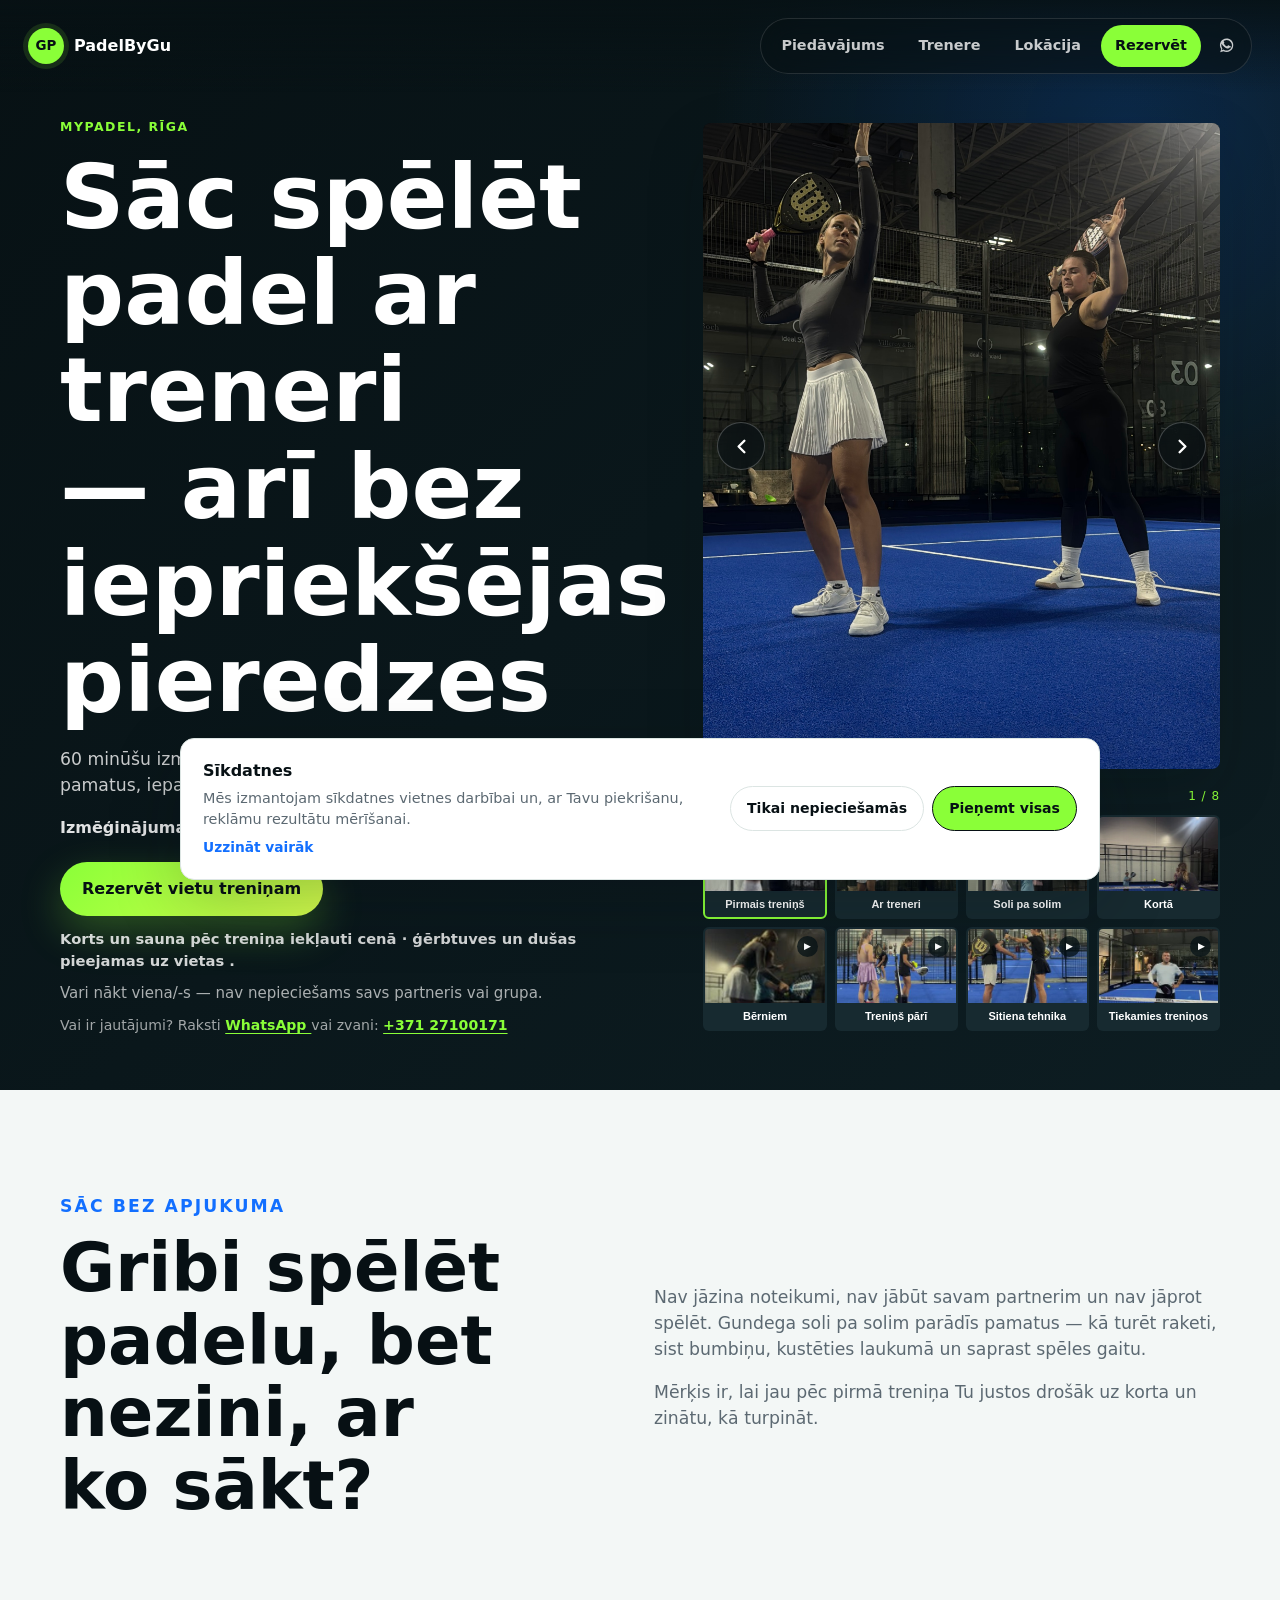
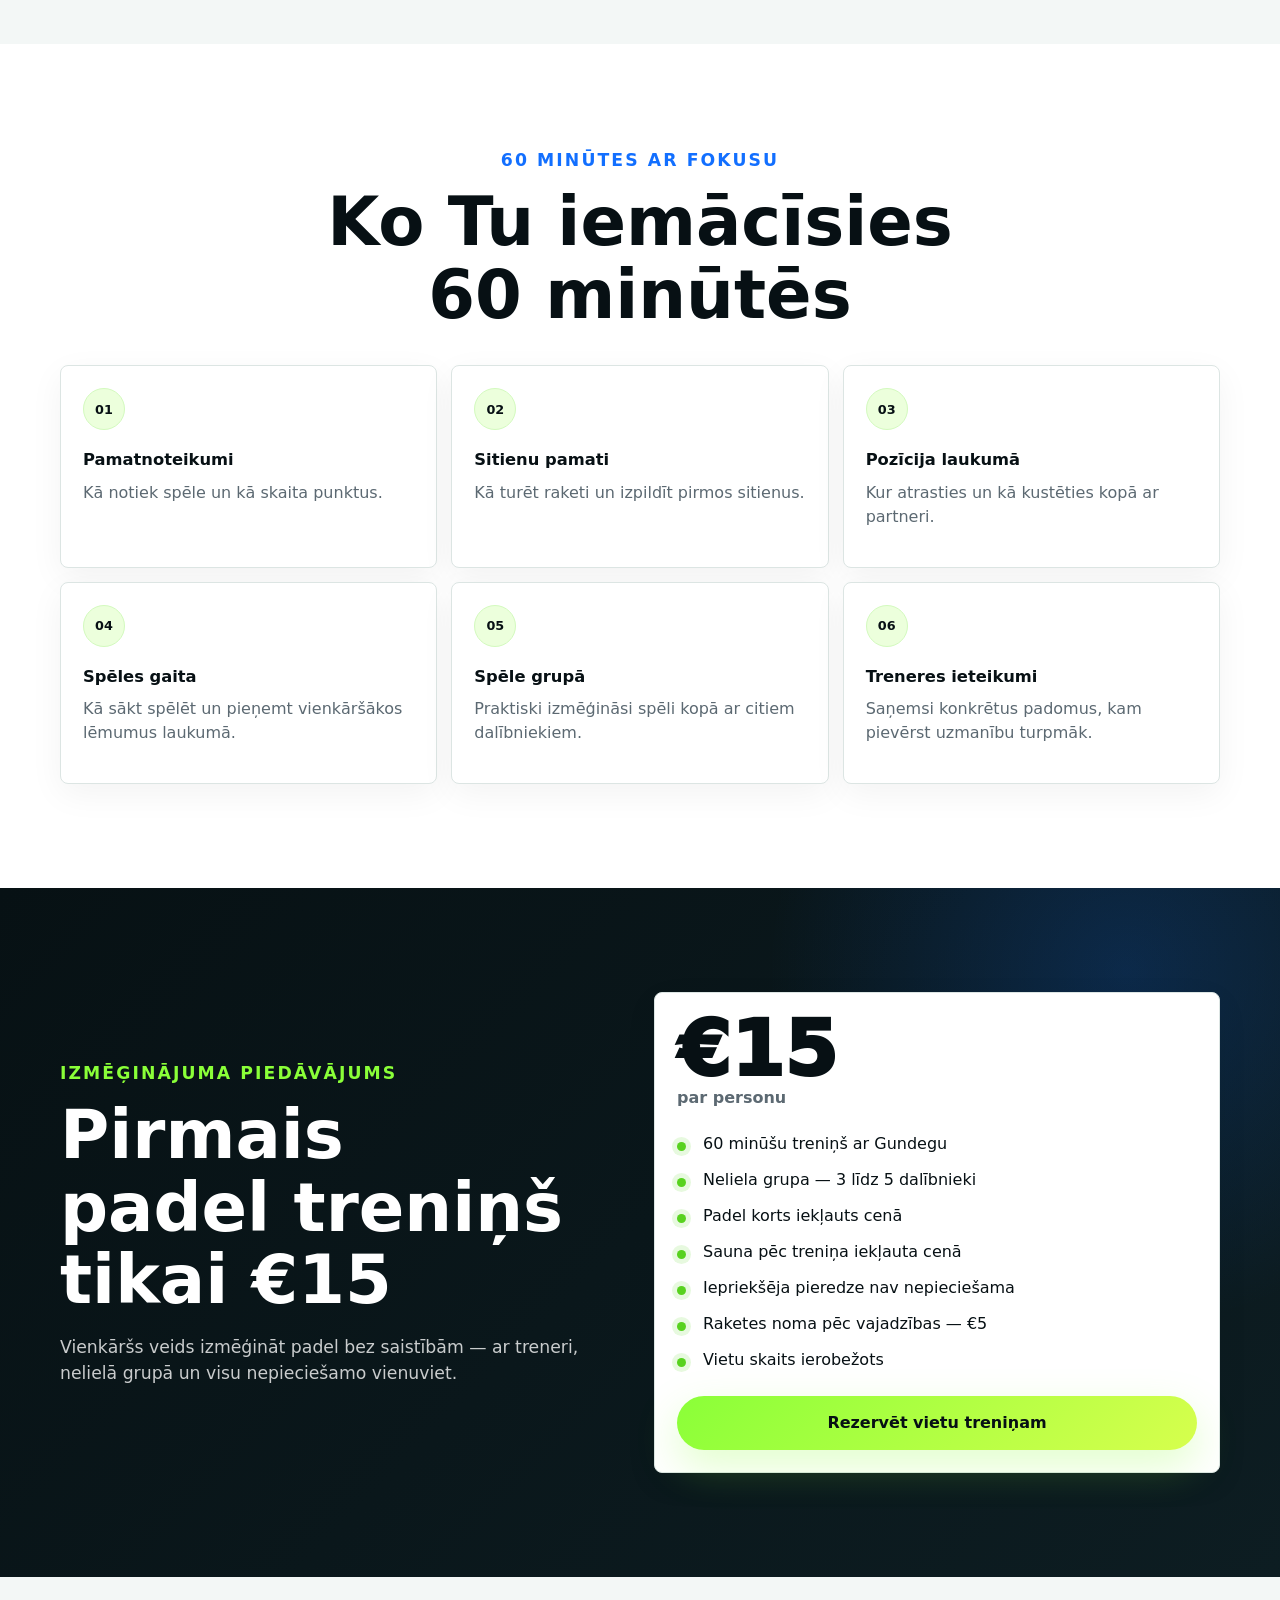
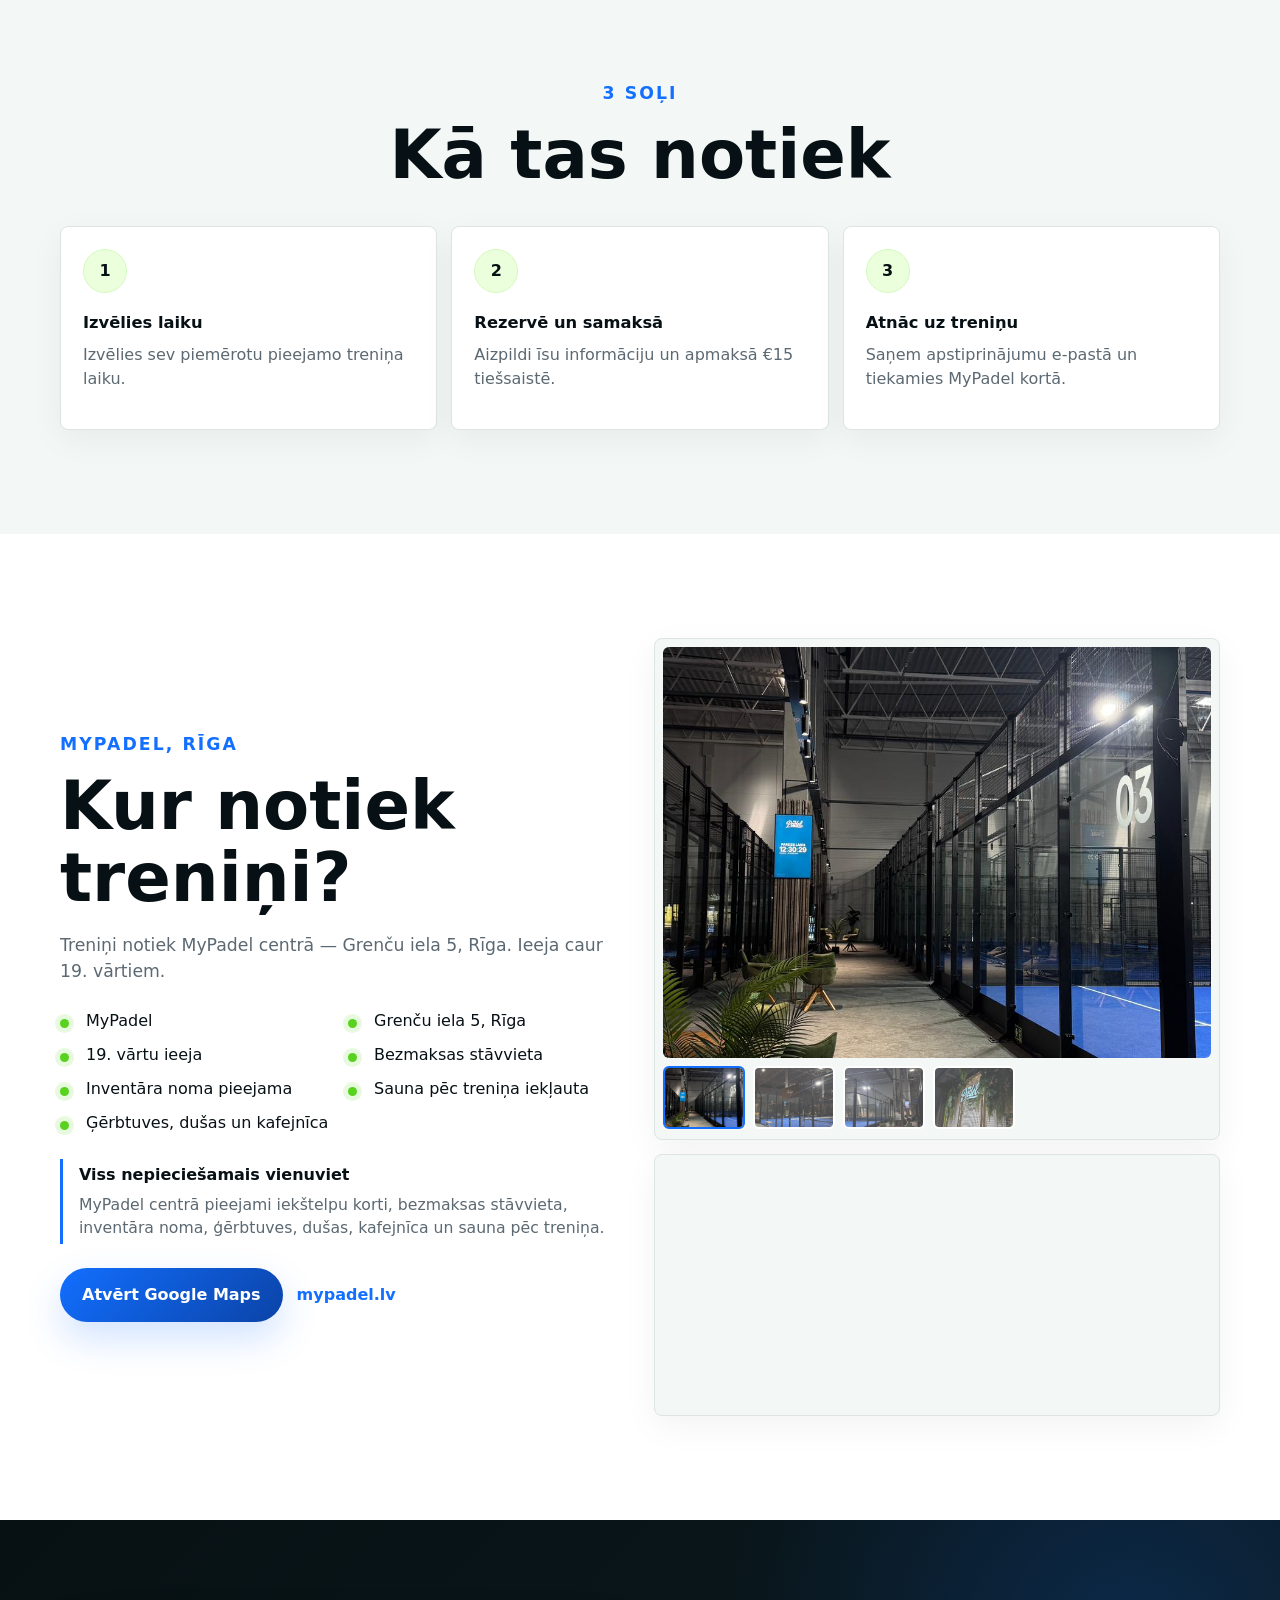
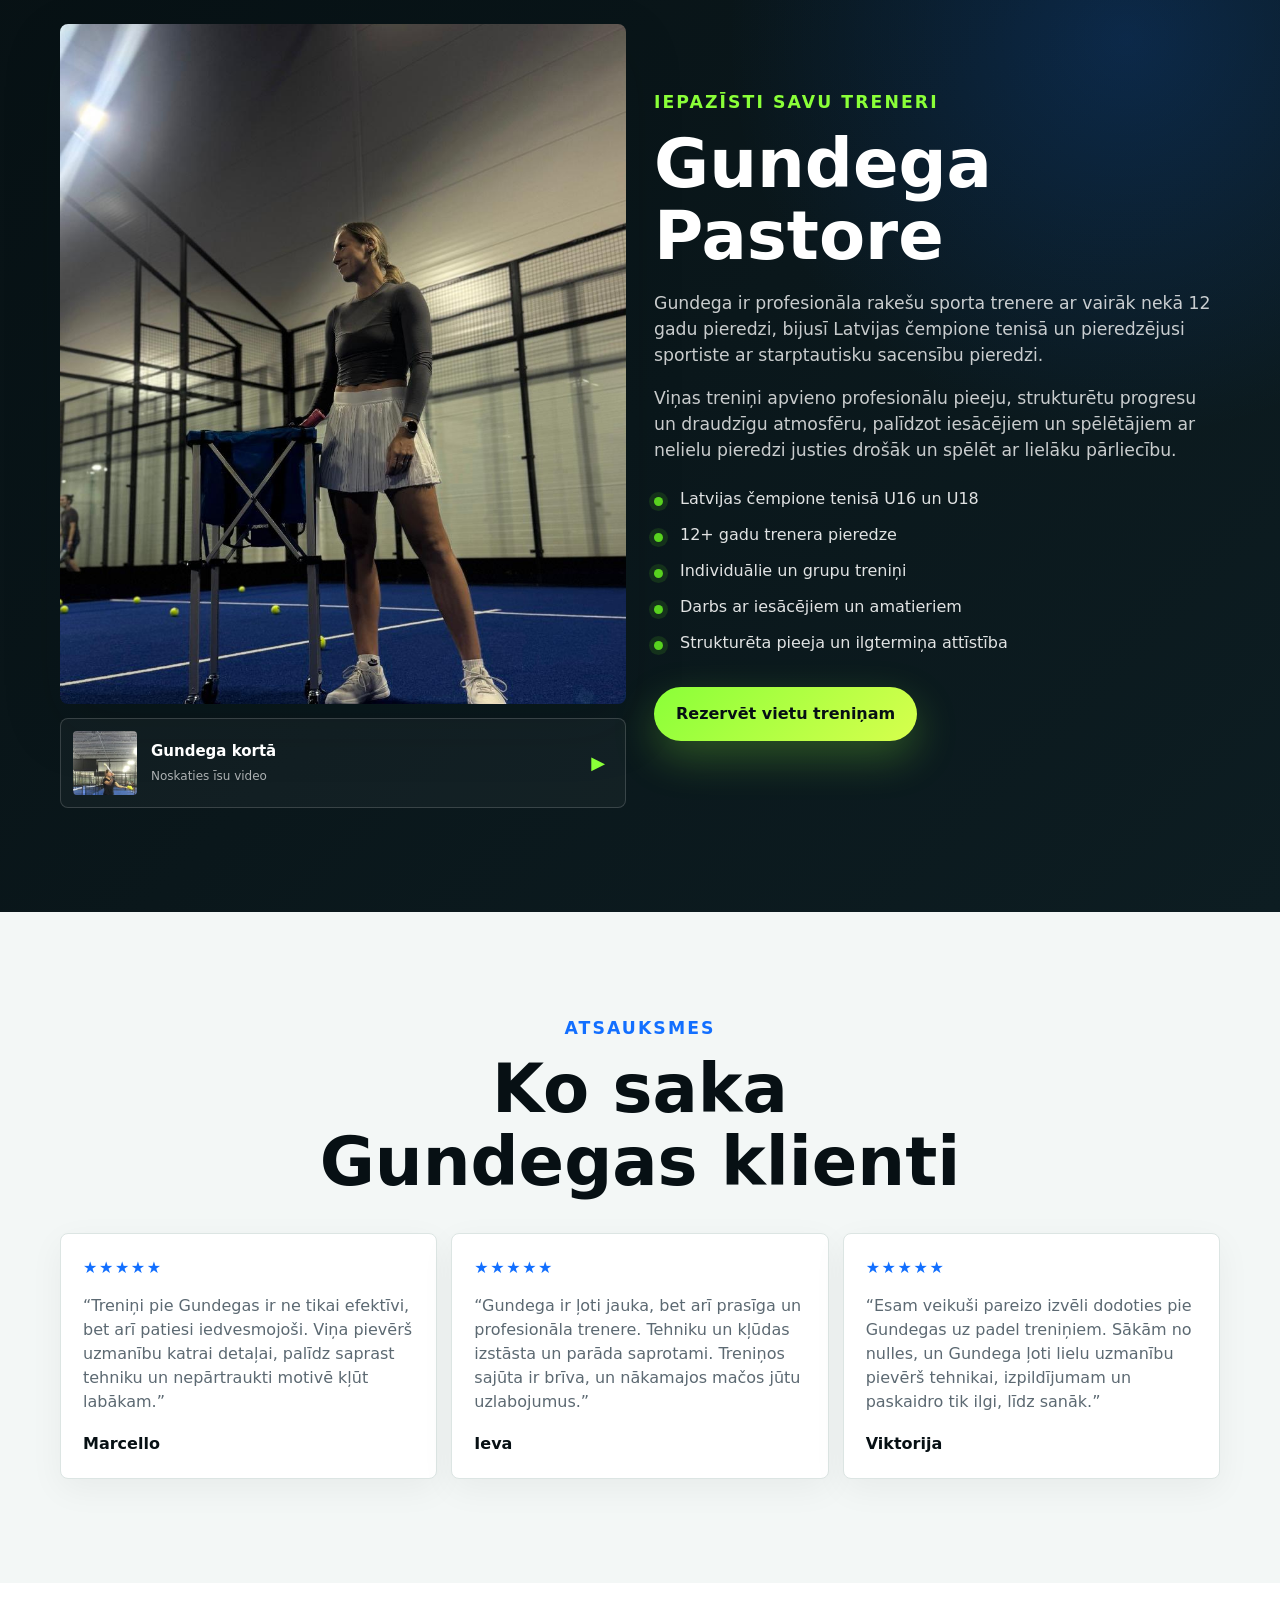
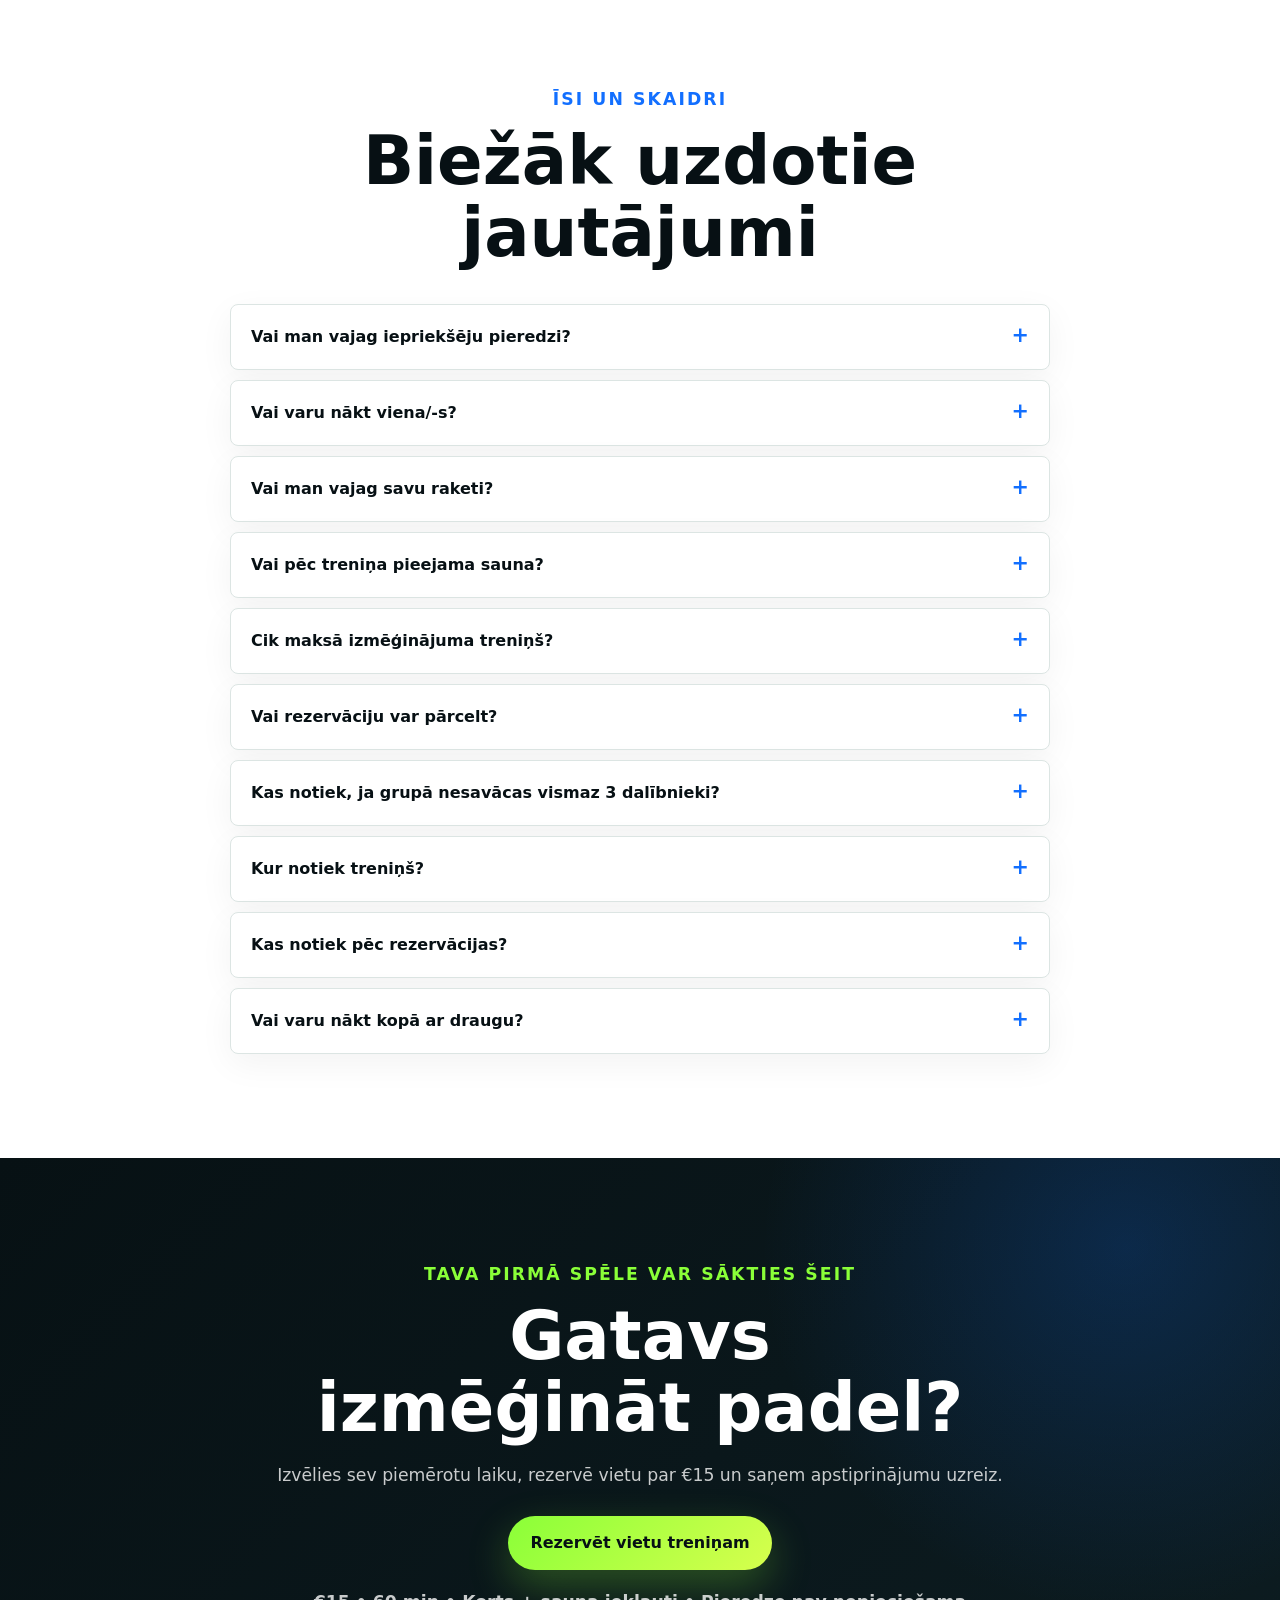
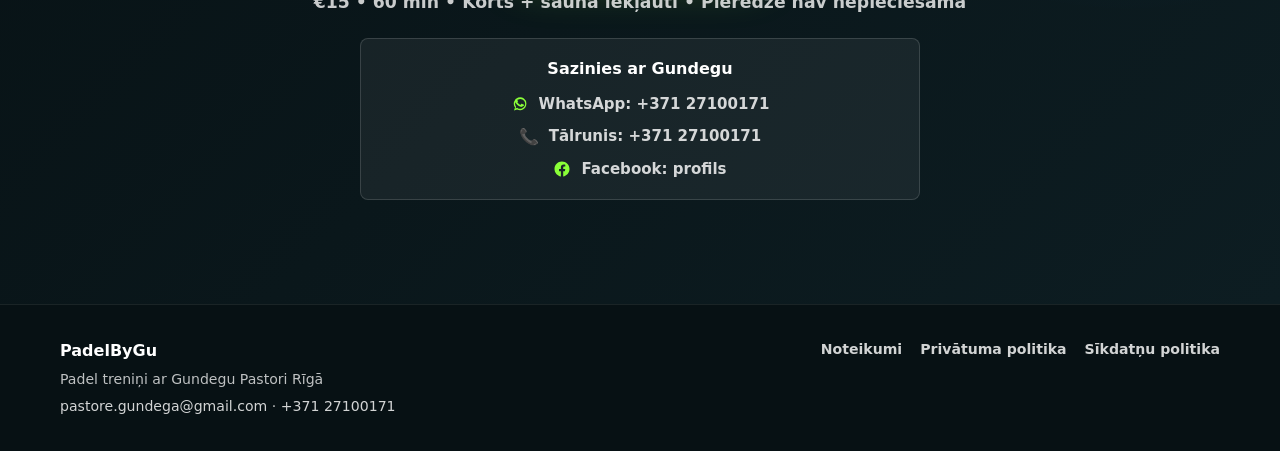
==== commit d05a3f68: "Add booking button to coach profile" ====
--- a/index.html
+++ b/index.html
@@ -959,6 +959,10 @@
 
             </ul>
 
+            <div class="cta-row coach-cta">
+              <a class="button button-primary js-booking-link" href="/booking">Rezervēt vietu treniņam</a>
+            </div>
+
           </div>
 
         </div>
--- a/media.css
+++ b/media.css
@@ -11,6 +11,7 @@
 .thumb-play { position:absolute; top:7px; right:7px; z-index:1; display:grid; place-items:center; width:21px; height:21px; border-radius:50%; background:rgba(5,16,20,.75); font-size:9px; padding-left:1px; }
 .thumb-label { display:flex; align-items:center; justify-content:center; min-height:26px; padding:2px 3px; font-size:11px; line-height:1.1; font-weight:600; }
 .coach-media { min-width:0; }
+.coach-cta { margin-top:32px; }
 .coach-photo>img { display:block; }
 .coach-video-secondary { margin-top:14px; border:1px solid rgba(255,255,255,.16); border-radius:8px; overflow:hidden; background:rgba(255,255,255,.035); }
 .coach-video-secondary summary { display:flex; align-items:center; gap:14px; padding:12px; cursor:pointer; list-style:none; color:white; }
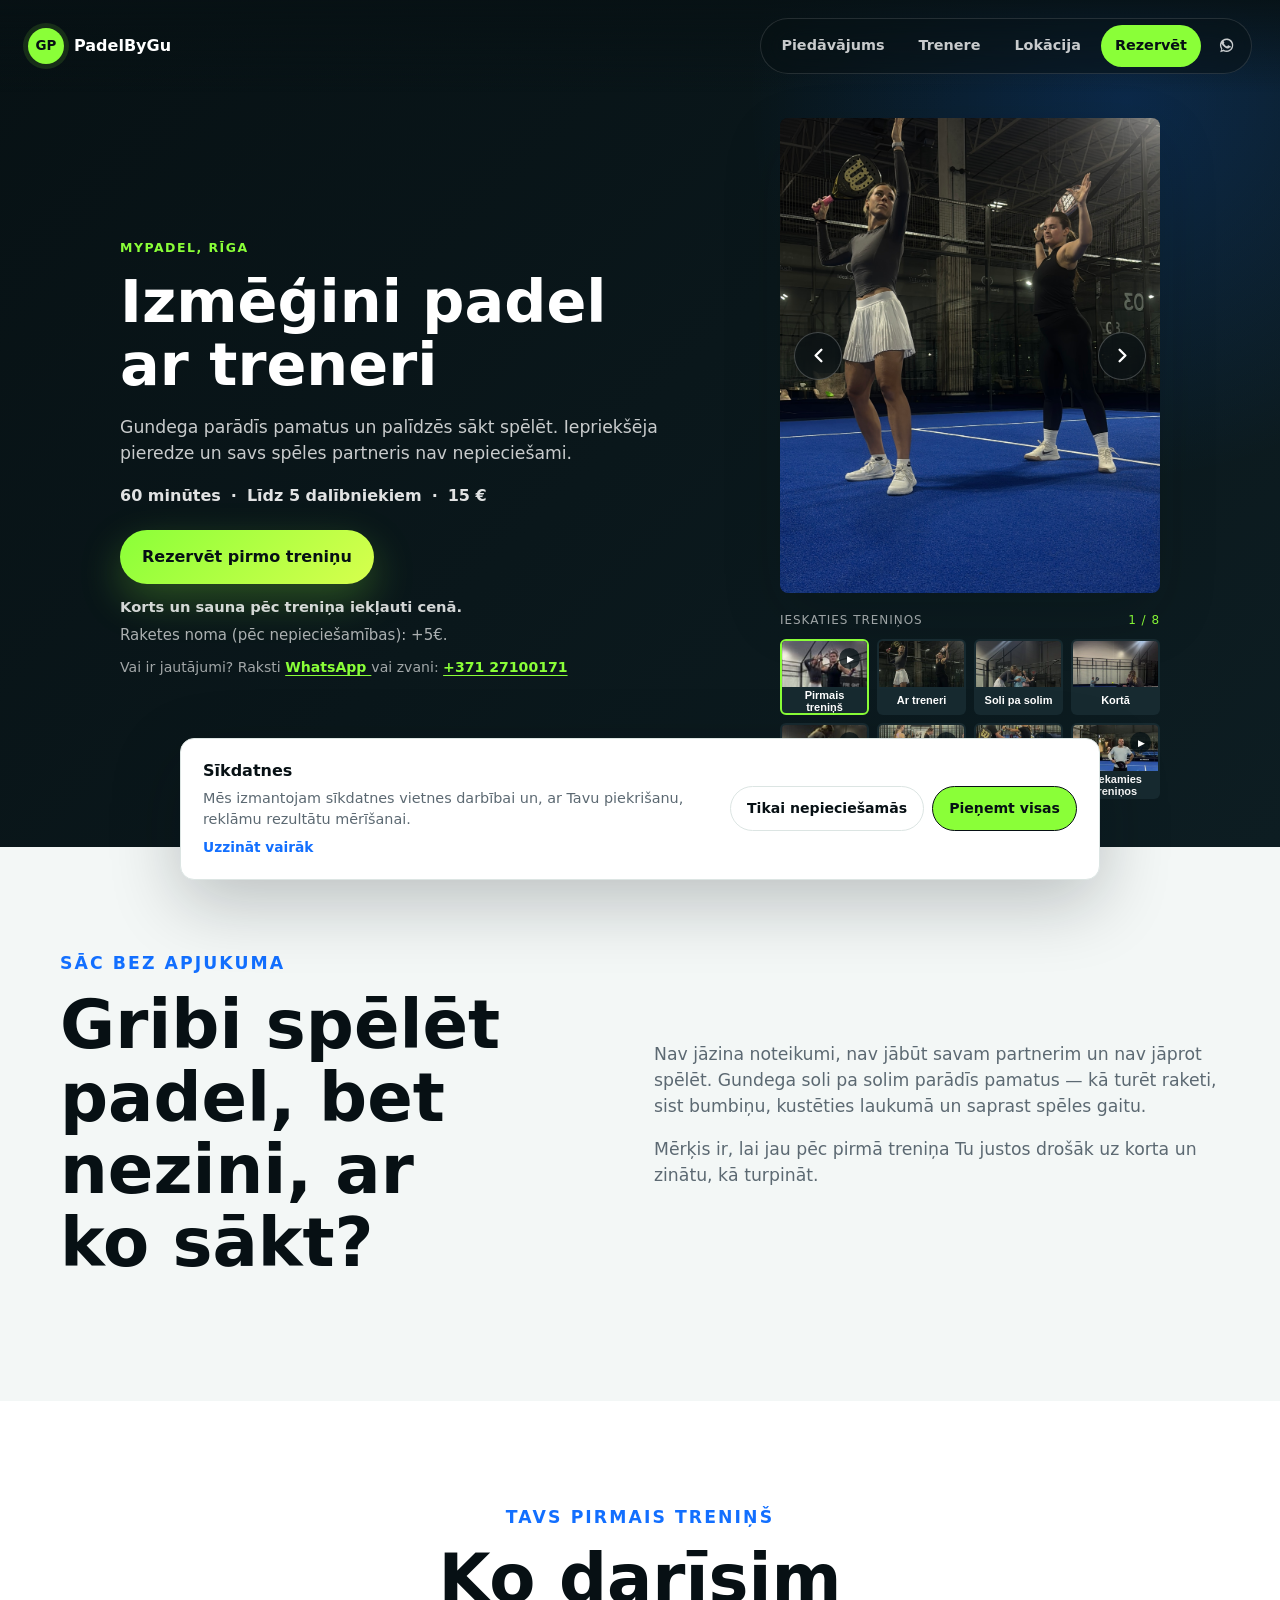
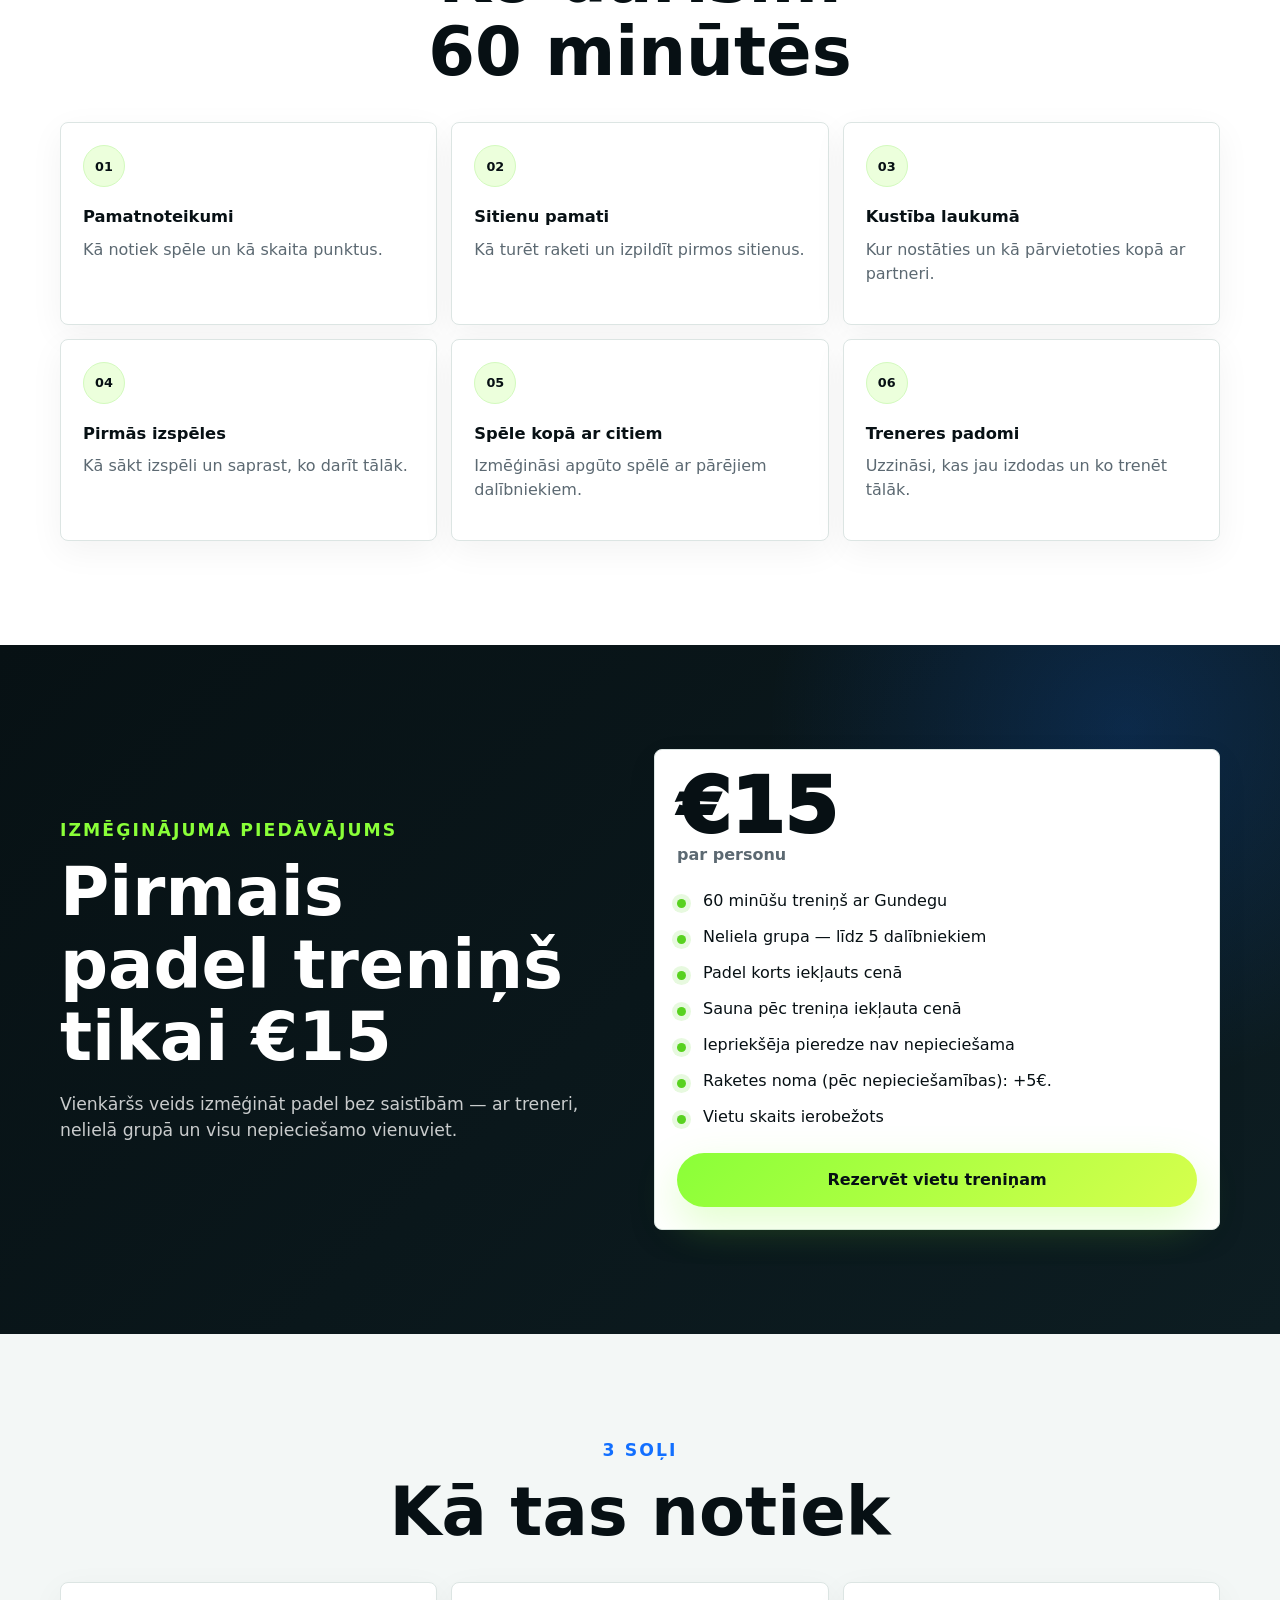
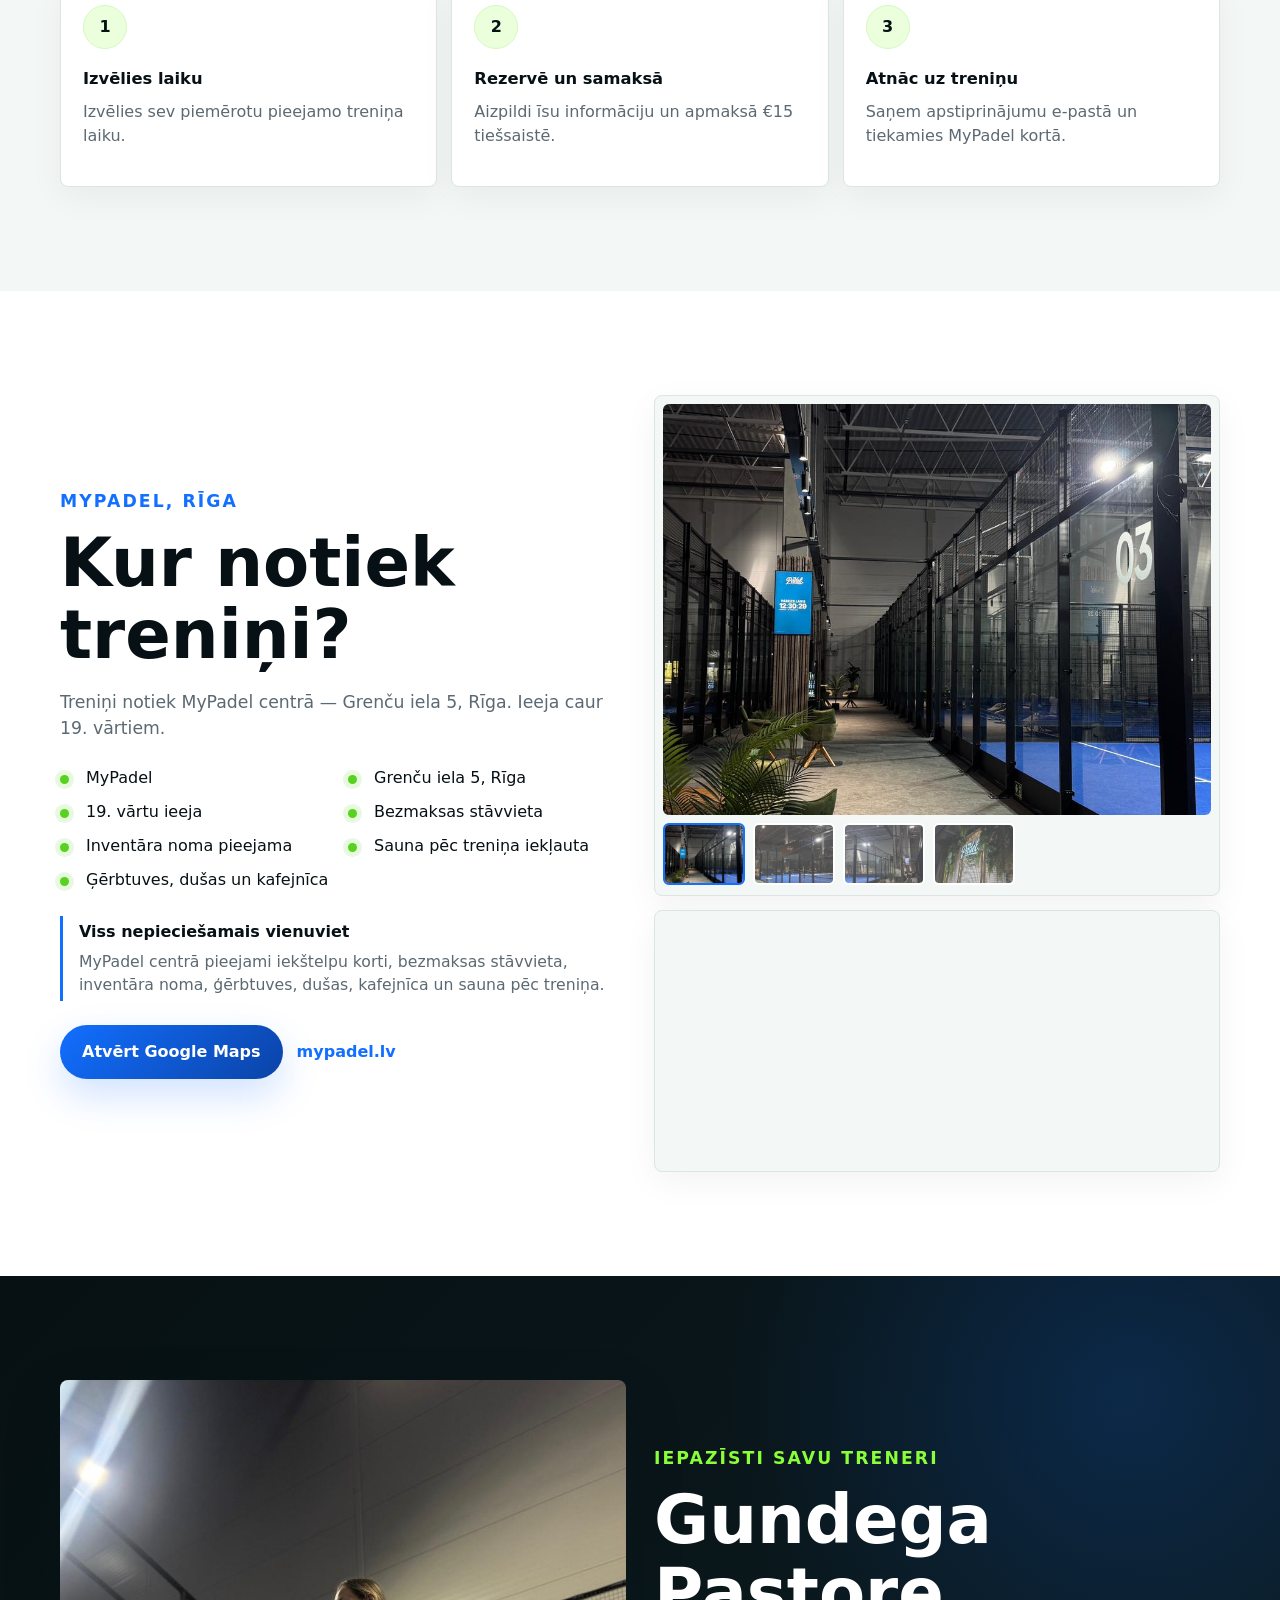
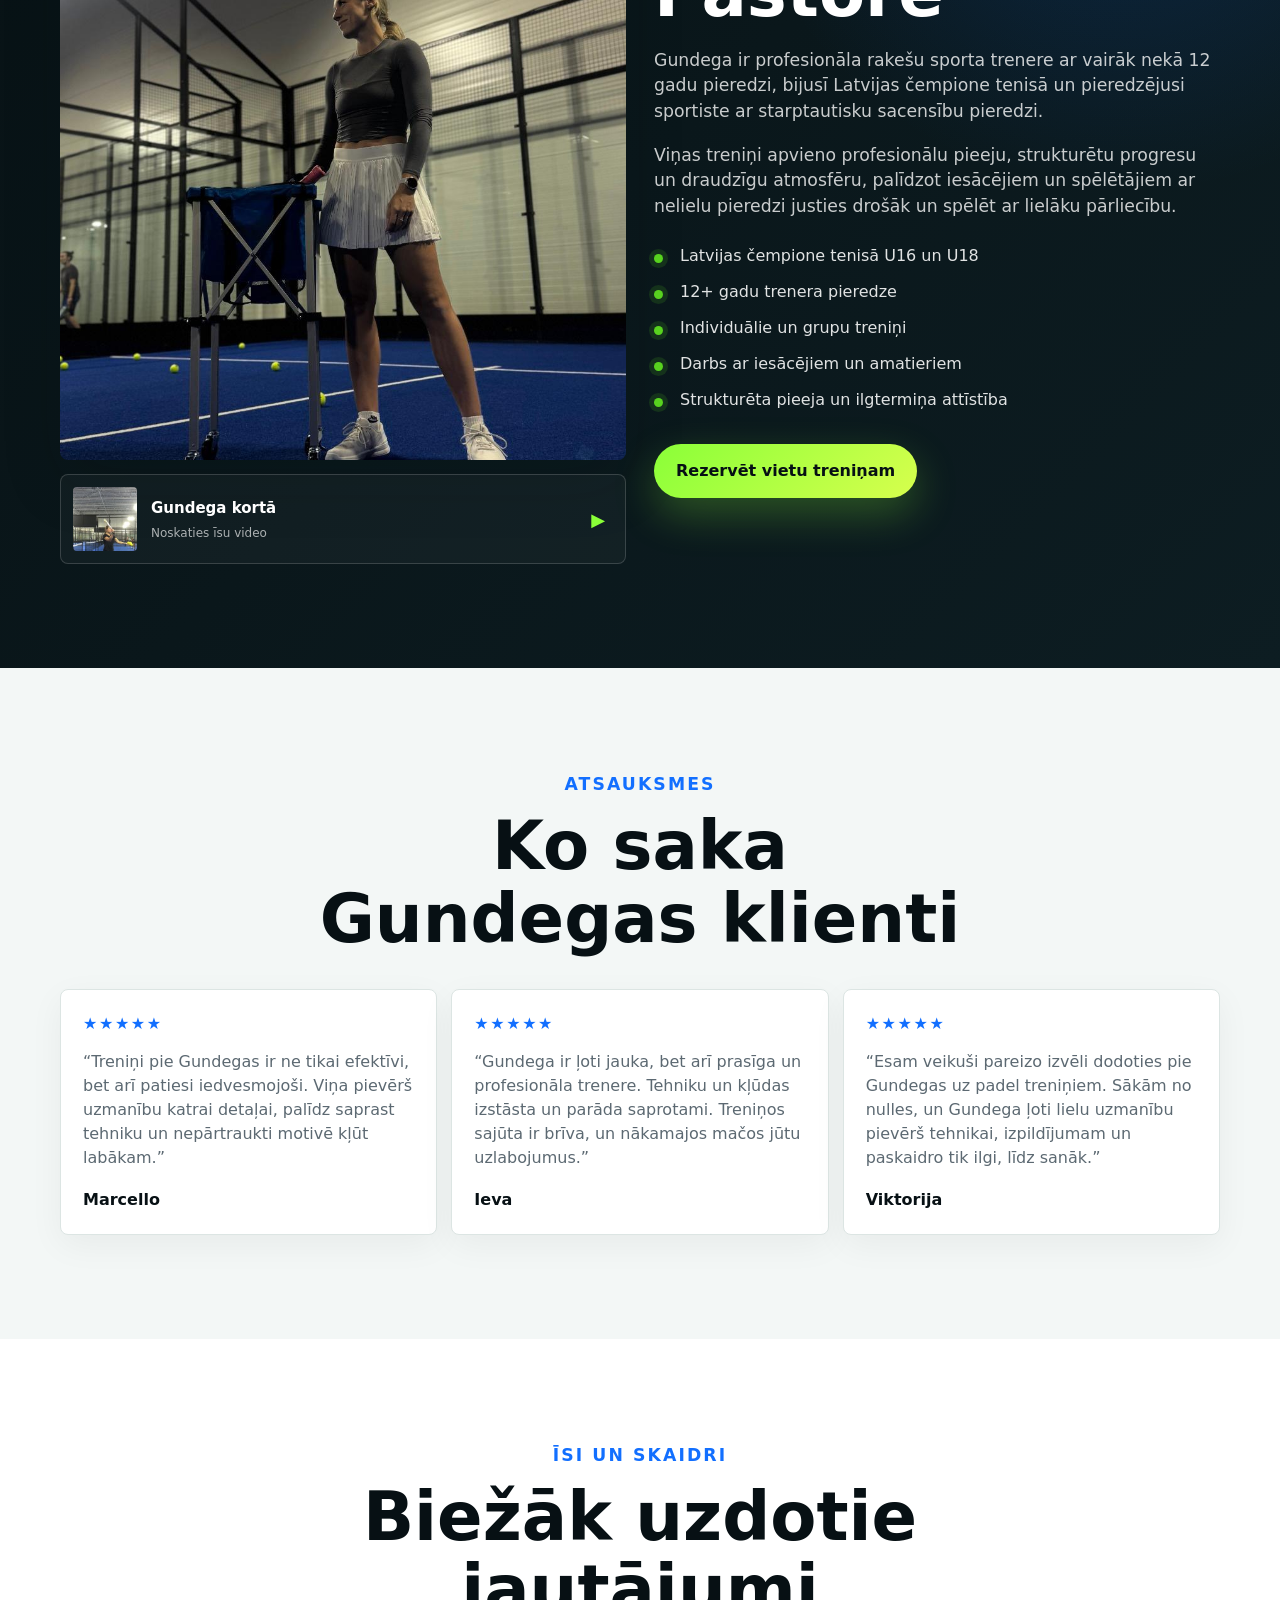
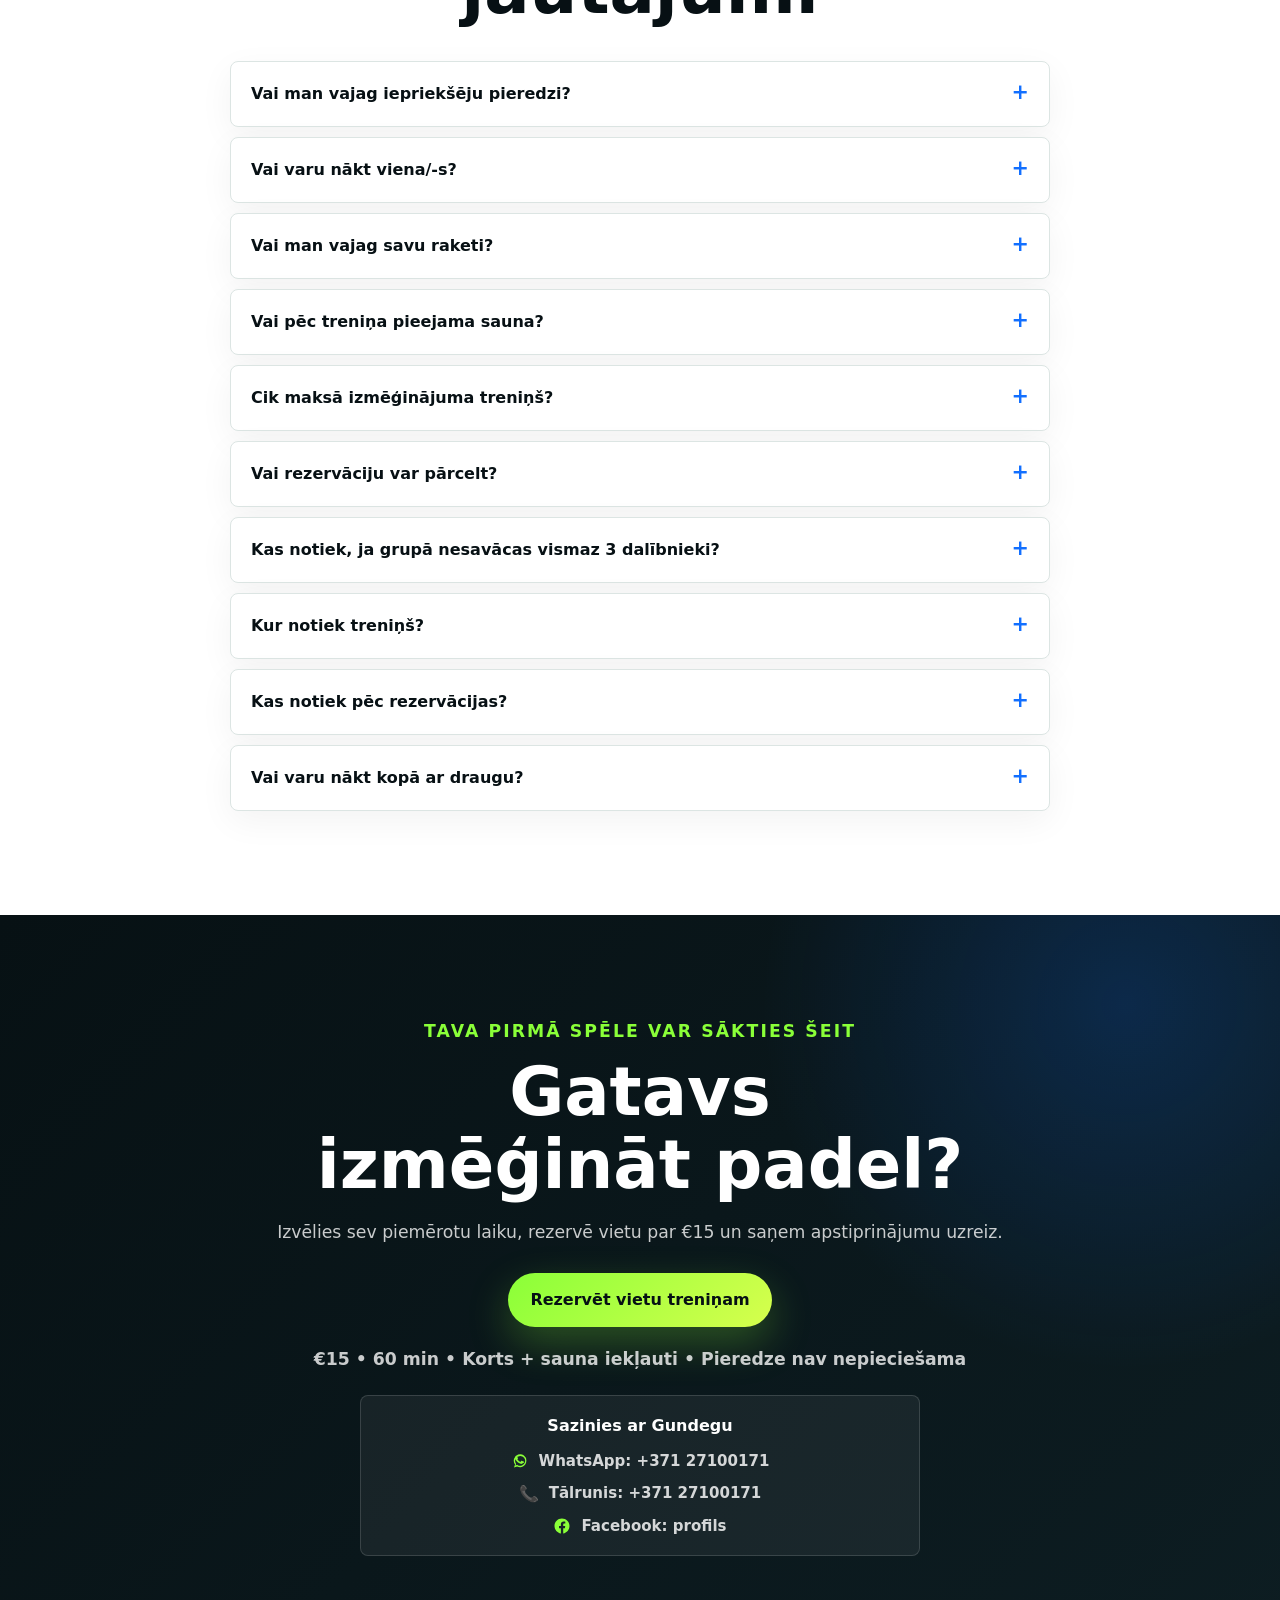
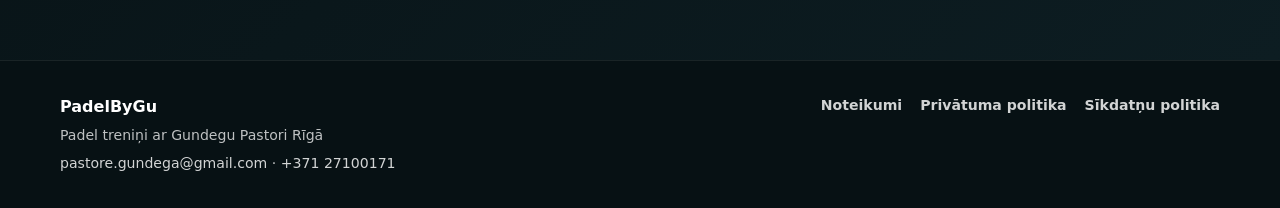
==== commit d315b872: "Refine landing copy and responsive hero layout" ====
--- a/index.html
+++ b/index.html
@@ -4,7 +4,7 @@
     <meta charset="utf-8">
     <meta name="viewport" content="width=device-width, initial-scale=1">
 
-    <title>PadelByGu | Padela treniņi iesācējiem Rīgā</title>
+    <title>PadelByGu | Padel treniņi iesācējiem Rīgā</title>
 
     <meta
       name="description"
@@ -13,7 +13,7 @@
 
     <meta
       property="og:title"
-      content="PadelByGu | Padela treniņi iesācējiem Rīgā"
+      content="PadelByGu | Padel treniņi iesācējiem Rīgā"
     >
 
     <meta
@@ -122,17 +122,18 @@
             </p>
 
             <h1>
-              Sāc spēlēt padel ar treneri — arī bez iepriekšējas pieredzes
+              Izmēģini padel ar treneri
             </h1>
 
             <p class="hero-subhead">
-              60 minūšu izmēģinājuma treniņš nelielā 3–5 cilvēku grupā.
-              Apgūsti pamatus, iepazīsti spēli un saproti, vai padel ir
-              Tavs sporta veids.
+              Gundega parādīs pamatus un palīdzēs sākt spēlēt.
+              Iepriekšēja pieredze un savs spēles partneris nav nepieciešami.
             </p>
 
             <p class="trust-line">
-              Izmēģinājuma treniņš tikai €15
+              <span>60 minūtes</span><span aria-hidden="true">·</span>
+              <span>Līdz 5 dalībniekiem</span><span aria-hidden="true">·</span>
+              <span>15 €</span>
             </p>
 
             <div class="cta-row">
@@ -141,21 +142,14 @@
                 class="button button-primary js-booking-link"
                 href="/booking"
               >
-                Rezervēt vietu treniņam
+                Rezervēt pirmo treniņu
               </a>
 
             </div>
 
-            <p class="bonus-line">
-              Korts un sauna pēc treniņa iekļauti cenā
-              <span class="bonus-extra">
-                · ģērbtuves un dušas pieejamas uz vietas
-              </span>.
-            </p>
-
-            <p class="microcopy">
-              Vari nākt viena/-s — nav nepieciešams savs partneris vai grupa.
-            </p>
+            <p class="bonus-line">Korts un sauna pēc treniņa iekļauti cenā.</p>
+
+            <p class="microcopy">Raketes noma (pēc nepieciešamības): +5€.</p>
 
             <p class="hero-contact-line">
               Vai ir jautājumi?
@@ -179,7 +173,7 @@
           <!-- HERO MEDIA -->
 <div
   class="hero-media reveal"
-  aria-label="Padela treniņa foto un video"
+  aria-label="Padel treniņa foto un video"
 >
 
   <div
@@ -200,7 +194,7 @@
       playsinline
       autoplay
       preload="metadata"
-      aria-label="Gundega vada padela treniņu pieaugušai spēlētājai"
+      aria-label="Gundega vada padel treniņu pieaugušai spēlētājai"
     ></video>
 
 
@@ -219,7 +213,7 @@
       class="hero-media-item hero-photo"
       data-media-id="media-3"
       src="assets/training-detail.jpeg"
-      alt="Gundega vada padela treniņu MyPadel kortā"
+      alt="Gundega vada padel treniņu MyPadel kortā"
       loading="lazy"
     >
 
@@ -229,7 +223,7 @@
       class="hero-media-item hero-photo"
       data-media-id="media-4"
       src="assets/IMG_9888.jpeg"
-      alt="Padela treniņš MyPadel kortā"
+      alt="Padel treniņš MyPadel kortā"
       loading="lazy"
     >
 
@@ -354,7 +348,7 @@
             </p>
 
             <h2>
-              Gribi spēlēt padelu, bet nezini, ar ko sākt?
+              Gribi spēlēt padel, bet nezini, ar ko sākt?
             </h2>
 
           </div>
@@ -391,11 +385,11 @@
           <div class="section-heading centered reveal">
 
             <p class="eyebrow">
-              60 minūtes ar fokusu
+              Tavs pirmais treniņš
             </p>
 
             <h2>
-              Ko Tu iemācīsies 60 minūtēs
+              Ko darīsim 60 minūtēs
             </h2>
 
           </div>
@@ -444,11 +438,11 @@
               </span>
 
               <h3>
-                Pozīcija laukumā
+                Kustība laukumā
               </h3>
 
               <p>
-                Kur atrasties un kā kustēties kopā ar partneri.
+                Kur nostāties un kā pārvietoties kopā ar partneri.
               </p>
 
             </article>
@@ -461,11 +455,11 @@
               </span>
 
               <h3>
-                Spēles gaita
+                Pirmās izspēles
               </h3>
 
               <p>
-                Kā sākt spēlēt un pieņemt vienkāršākos lēmumus laukumā.
+                Kā sākt izspēli un saprast, ko darīt tālāk.
               </p>
 
             </article>
@@ -478,11 +472,11 @@
               </span>
 
               <h3>
-                Spēle grupā
+                Spēle kopā ar citiem
               </h3>
 
               <p>
-                Praktiski izmēģināsi spēli kopā ar citiem dalībniekiem.
+                Izmēģināsi apgūto spēlē ar pārējiem dalībniekiem.
               </p>
 
             </article>
@@ -495,11 +489,11 @@
               </span>
 
               <h3>
-                Treneres ieteikumi
+                Treneres padomi
               </h3>
 
               <p>
-                Saņemsi konkrētus padomus, kam pievērst uzmanību turpmāk.
+                Uzzināsi, kas jau izdodas un ko trenēt tālāk.
               </p>
 
             </article>
@@ -554,7 +548,7 @@
               </li>
 
               <li>
-                Neliela grupa — 3 līdz 5 dalībnieki
+                Neliela grupa — līdz 5 dalībniekiem
               </li>
 
               <li>
@@ -570,7 +564,7 @@
               </li>
 
               <li>
-                Raketes noma pēc vajadzības — €5
+                Raketes noma (pēc nepieciešamības): +5€.
               </li>
 
               <li>
@@ -790,7 +784,7 @@
                   class="court-slide"
                   data-court-id="court-2"
                   src="assets/mypadel-court-2.jpg"
-                  alt="MyPadel padela korti ar zilo segumu"
+                  alt="MyPadel padel korti ar zilo segumu"
                   loading="lazy"
                 >
 
@@ -909,7 +903,7 @@
                 <span><strong>Gundega kortā</strong><small>Noskaties īsu video</small></span>
                 <span class="coach-video-icon" aria-hidden="true">▶</span>
               </summary>
-              <video id="coachVideo" data-src="assets/media/gundega-coaching.mp4" poster="assets/media/gundega-coaching.jpg" controls muted loop playsinline preload="none" aria-label="Gundega demonstrē padela sitienu"></video>
+              <video id="coachVideo" data-src="assets/media/gundega-coaching.mp4" poster="assets/media/gundega-coaching.jpg" controls muted loop playsinline preload="none" aria-label="Gundega demonstrē padel sitienu"></video>
             </details>
           </div>
 
@@ -1123,8 +1117,8 @@
               </summary>
 
               <p>
-                Nē. Vari ņemt līdzi savu raketi vai izīrēt to uz vietas
-                par €5.
+                Nē. Vari ņemt līdzi savu raketi vai izīrēt to uz vietas.
+                Raketes noma (pēc nepieciešamības): +5€.
               </p>
 
             </details>
--- a/media.css
+++ b/media.css
@@ -27,3 +27,36 @@
 .coach-video-secondary>video { display:block; width:100%; max-height:480px; background:#071014; }
 @media(max-width:480px) { .hero-thumb { height:96px; } .thumb-label { font-size:10px; } .hero-thumbs { gap:6px; } }
 @media(prefers-reduced-motion:reduce) { .hero-thumb,.hero-thumb img { transition:none; } }
+
+/* Compact hero and unobtrusive, persistent mobile booking button. */
+.hero h1 { font-size:clamp(2.6rem,4.6vw,4rem); line-height:1.08; }
+.hero .trust-line { display:flex; flex-wrap:wrap; align-items:center; gap:6px 10px; }
+.hero .trust-line>span { white-space:nowrap; }
+.hero .bonus-line { margin-bottom:0; }
+.hero .microcopy { margin-top:6px; }
+.hero-contact-line a[href^="tel:"] { white-space:nowrap; }
+@media(min-width:720px) {
+  .hero { min-height:0; padding-bottom:48px; }
+  .hero-grid { grid-template-columns:minmax(0,1fr) minmax(0,.85fr); align-items:center; }
+  .hero-copy { align-self:center; padding-top:0; }
+  .hero-media { width:100%; max-width:380px; justify-self:end; }
+  .hero-frame { min-height:0; }
+  .hero-thumb { height:76px; }
+}
+@media(min-width:1040px) {
+  .hero-grid { grid-template-columns:minmax(0,1fr) 380px; gap:72px; max-width:1040px; }
+}
+@media(max-width:719px) {
+  html { scroll-padding-bottom:calc(76px + env(safe-area-inset-bottom,0px)); }
+  body { padding-bottom:calc(76px + env(safe-area-inset-bottom,0px)); }
+  .site-header { position:relative; padding:12px 18px; min-height:56px; background:var(--dark); }
+  .site-header .brand { gap:8px; font-size:14px; }
+  .site-header .brand-mark { width:28px; height:28px; font-size:11px; box-shadow:none; }
+  .hero { min-height:0; padding-top:28px; }
+  .hero-copy { min-height:0; }
+  .hero h1 { font-size:clamp(2.35rem,10vw,3rem); }
+  .hero .eyebrow { margin-bottom:12px; }
+  .hero .trust-line { font-size:14px; gap:5px 8px; margin-bottom:20px; }
+  .sticky-cta { left:50%; right:auto; transform:translateX(-50%); bottom:calc(12px + env(safe-area-inset-bottom,0px)); width:min(280px,calc(100% - 32px)); min-height:44px; padding:10px 16px; font-size:14px; line-height:24px; font-weight:800; box-shadow:0 4px 16px rgba(7,16,20,.2); }
+  .cookie-banner { bottom:calc(68px + env(safe-area-inset-bottom,0px)); }
+}
